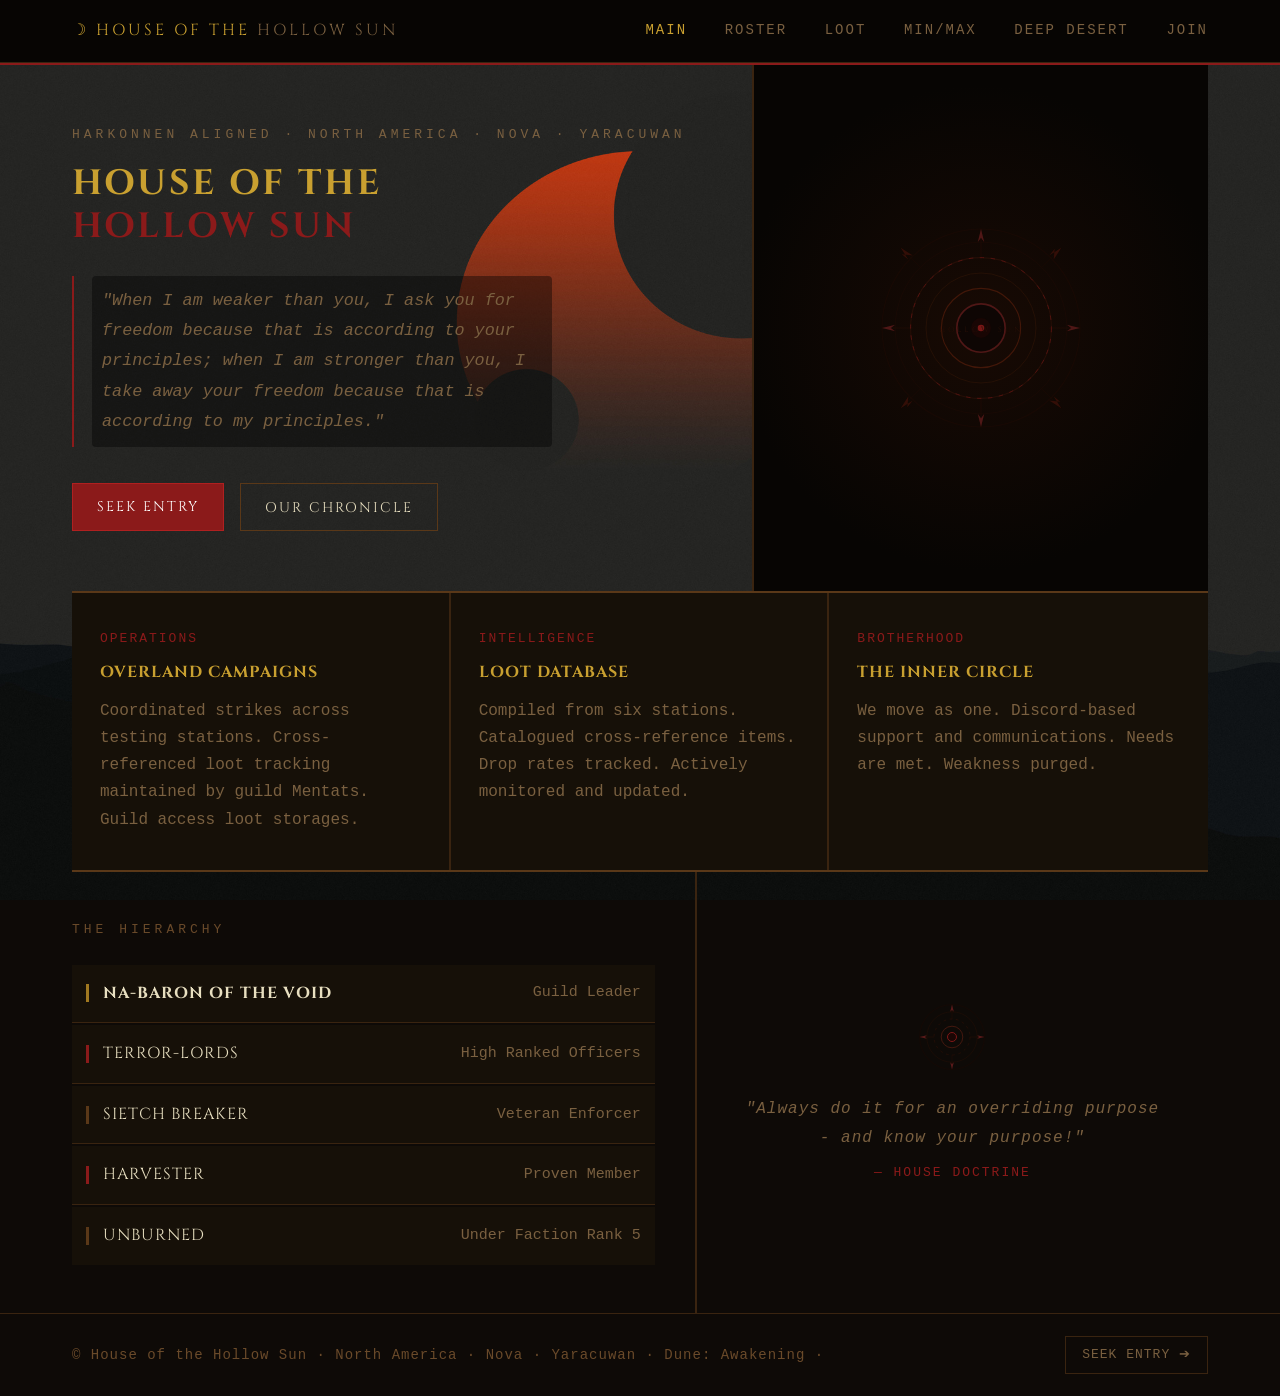
==== index.html @ 0ec6fc35 "Add files via upload" ====
<!DOCTYPE html>
<html lang="en">
<head>
    <meta charset="UTF-8">
    <meta name="viewport" content="width=device-width, initial-scale=1.0">
    <title>House of the Hollow Sun</title>
    <style>
        @import url('https://fonts.googleapis.com/css2?family=Cinzel:wght@400;600&display=swap');

        :root {
            --bg-pure:      #0e0a07;
            --bg-deep:      #070503;
            --bg-card:      #161008;
            --bg-hover:     #1e1610;
            --border-dim:   #3a2410;
            --border-mid:   #5a3818;
            --blood-dark:   #5a1010;
            --blood-red:    #8b1a1a;
            --blood-bright: #b02020;
            --gold:         #c9a030;
            --gold-dim:     #a07820;
            --text-bright:  #e8dfc0;
            --text-main:    #c0a878;
            --text-muted:   #7a6040;
            --text-ghost:   #6a4a2a;
        }
.quote-block {
    /* Existing styles remain */
    font-style: italic;
    color: var(--text-muted);
    border-left: 2px solid var(--blood-red);
    padding-left: 18px;
    margin-bottom: 36px;
    max-width: 480px;
    font-size: 1.2rem;
    line-height: 1.8;
}

.quote-content {
    /* This creates the translucent box effect */
    background: rgba(0, 0, 0, 0.4);
    padding: 10px;
    border-radius: 4px;
}
        * { box-sizing: border-box; margin: 0; padding: 0; }

       body {
    background-image: url('background.jpg');
    background-size: cover;
    background-position: center;
    background-repeat: no-repeat;
    background-attachment: fixed;
    background-color: var(--bg-pure); /* Fallback color */
    color: var(--text-main);
    font-family: 'Courier New', Courier, monospace;
    line-height: 1.6;
    overflow-x: hidden;
}
        .container { max-width: 1200px; margin: 0 auto; padding: 0 32px; }

        /* ── NAV ── */
        header {
            background: var(--bg-deep);
            border-bottom: 1px solid var(--border-dim);
            padding: 18px 0;
            position: sticky;
            top: 0;
            z-index: 100;
        }
        .nav-flex { display: flex; justify-content: space-between; align-items: center; }
        .logo {
            font-family: 'Cinzel', serif;
            font-size: 16px;
            letter-spacing: 3px;
            color: var(--gold);
            text-transform: uppercase;
        }
        .logo-dim { color: var(--text-muted); }
        nav a {
            font-size: 14px;
            letter-spacing: 2px;
            text-transform: uppercase;
            color: var(--text-muted);
            text-decoration: none;
            margin-left: 28px;
            cursor: pointer;
            transition: color 0.15s;
        }
        nav a:hover, nav a.active { color: var(--gold); }

        /* ── VIEW SWITCHING ── */
        .view { display: none; }
        .view.active { display: block; }

        /* ── BLOOD BAR ── */
        .blood-bar { height: 2px; background: var(--blood-red); }

        /* ══════════════════════════════════════
           HOME PAGE
        ══════════════════════════════════════ */
        .hero-split {
            display: grid;
            grid-template-columns: 1.2fr 0.8fr;
            border-bottom: 2px solid var(--border-mid);
            min-height: 480px;
        }
        .hero-left {
            padding: 60px 40px 60px 0;
            display: flex;
            flex-direction: column;
            justify-content: center;
            border-right: 2px solid var(--border-dim);
        }
        .eyebrow {
            font-size: 13px;
            letter-spacing: 4px;
            color: var(--text-muted);
            text-transform: uppercase;
            margin-bottom: 18px;
        }
        .hero-left h1 {
            font-family: 'Cinzel', serif;
            font-size: 2.2rem;
            text-transform: uppercase;
            letter-spacing: 3px;
            color: var(--gold);
            line-height: 1.2;
            margin-bottom: 28px;
        }
        .hero-left h1 span { color: var(--blood-red); }
        .quote-block {
            font-style: italic;
            color: var(--text-muted);
            border-left: 2px solid var(--blood-red);
            padding-left: 18px;
            margin-bottom: 36px;
            max-width: 480px;
            font-size: 1.05rem;
            line-height: 1.8;
        }
        .btn-group { display: flex; gap: 16px; }
        .btn-primary {
            background: var(--blood-red);
            border: 1px solid var(--blood-bright);
            color: #fff;
            padding: 12px 24px;
            text-transform: uppercase;
            letter-spacing: 2px;
            font-size: 14px;
            cursor: pointer;
            font-family: 'Cinzel', serif;
            transition: background 0.15s;
            text-decoration: none;
        }
        .btn-primary:hover { background: var(--blood-bright); }
        .btn-outline {
            background: transparent;
            border: 1px solid var(--border-mid);
            color: var(--text-bright);
            padding: 12px 24px;
            text-transform: uppercase;
            letter-spacing: 2px;
            font-size: 14px;
            cursor: pointer;
            font-family: 'Cinzel', serif;
            transition: border-color 0.15s, color 0.15s;
        }
        .btn-outline:hover { border-color: var(--gold-dim); color: var(--gold); }
        .hero-right {
            display: flex;
            align-items: center;
            justify-content: center;
            padding: 40px;
            background: radial-gradient(circle at center, #180a04 0%, var(--bg-deep) 70%);
        }
        .sun-large { width: 220px; height: 220px; opacity: 0.85; }

        .info-grid {
            display: grid;
            grid-template-columns: repeat(3, 1fr);
            border-bottom: 2px solid var(--border-mid);
        }
        .info-card {
            padding: 36px 28px;
            border-right: 2px solid var(--border-dim);
            background: var(--bg-card);
            transition: background 0.15s;
        }
        .info-card:last-child { border-right: none; }
        .info-card.clickable { cursor: pointer; }
        .info-card.clickable:hover { background: var(--bg-card); }
        .card-tag {
            display: block;
            font-size: 13px;
            letter-spacing: 2px;
            color: var(--blood-red);
            text-transform: uppercase;
            margin-bottom: 10px;
        }
        .info-card h3 {
            font-family: 'Cinzel', serif;
            color: var(--gold);
            font-size: 16px;
            text-transform: uppercase;
            letter-spacing: 1px;
            margin-bottom: 12px;
        }
        .info-card p { color: var(--text-muted); font-size: 16px; line-height: 1.7; }

        .bottom-split {
            display: grid;
            grid-template-columns: 1.1fr 0.9fr;
        }
        .hierarchy-panel {
            padding: 48px 40px 48px 0;
            border-right: 2px solid var(--border-dim);
        }
        .panel-label {
            font-size: 13px;
            letter-spacing: 4px;
            color: var(--text-ghost);
            text-transform: uppercase;
            margin-bottom: 24px;
            display: block;
        }
        .rank-row {
            display: flex;
            justify-content: space-between;
            align-items: center;
            padding: 16px 14px;
            border-bottom: 1px solid var(--border-dim);
            background: var(--bg-card);
            margin-bottom: 2px;
        }
        .rank-row:last-child { border-bottom: none; margin-bottom: 0; }
        .rank-name {
            font-family: 'Cinzel', serif;
            font-size: 16px;
            color: var(--text-bright);
            text-transform: uppercase;
            letter-spacing: 1px;
            display: flex;
            align-items: center;
            gap: 14px;
        }
        .rank-pip {
            display: inline-block;
            width: 3px;
            height: 18px;
            background: var(--text-muted);
            flex-shrink: 0;
        }
        .pip-gold  { background: var(--gold-dim); }
        .pip-blood { background: var(--blood-red); }
        .pip-dim   { background: var(--border-mid); }
        .rank-desc { font-size: 15px; color: var(--text-muted); }

        .doctrine-panel {
            padding: 48px 40px;
            display: flex;
            flex-direction: column;
            align-items: center;
            justify-content: center;
            text-align: center;
        }
        .sun-small { width: 72px; height: 72px; margin-bottom: 22px; }
        .doctrine-quote {
            font-style: italic;
            color: var(--text-muted);
            font-size: 16px;
            letter-spacing: 1px;
            line-height: 1.8;
            margin-bottom: 10px;
        }
        .doctrine-attr {
            font-size: 13px;
            letter-spacing: 2px;
            color: var(--blood-red);
            text-transform: uppercase;
        }

        /* ══════════════════════════════════════
           LOOT DATABASE PAGE
        ══════════════════════════════════════ */
        .db-header {
            padding: 36px 0 24px;
            border-bottom: 1px solid var(--border-dim);
            display: flex;
            align-items: flex-end;
            justify-content: space-between;
        }
        .db-header h2 {
            font-family: 'Cinzel', serif;
            color: var(--gold);
            font-size: 1.7rem;
            text-transform: uppercase;
            letter-spacing: 3px;
        }
        .db-header p { color: var(--text-muted); font-size: 15px; margin-top: 4px; }
        .db-total { font-family: 'Cinzel', serif; font-size: 2rem; color: var(--blood-red); text-align: right; }
        .db-total-label { font-size: 13px; letter-spacing: 2px; color: var(--text-ghost); text-transform: uppercase; }

        .filter-dashboard {
            background: var(--bg-card);
            border: 1px solid var(--border-dim);
            border-top: none;
            padding: 24px;
        }
        .search-wrap { margin-bottom: 22px; }
        .db-search {
            width: 100%;
            background: var(--bg-deep);
            border: 1px solid var(--border-dim);
            color: var(--text-bright);
            padding: 13px 18px;
            font-size: 16px;
            font-family: 'Courier New', monospace;
            outline: none;
            transition: border-color 0.15s;
        }
        .db-search:focus { border-color: var(--blood-red); }
        .db-search::placeholder { color: var(--text-ghost); }

        .filter-label {
            font-size: 13px;
            letter-spacing: 3px;
            color: var(--text-ghost);
            text-transform: uppercase;
            margin-bottom: 10px;
        }
        .filter-row { display: flex; flex-wrap: wrap; gap: 8px; margin-bottom: 18px; }
        .filter-row:last-child { margin-bottom: 0; }

        .f-btn {
            background: var(--bg-deep);
            border: 1px solid var(--border-dim);
            color: var(--text-muted);
            padding: 8px 16px;
            font-size: 14px;
            letter-spacing: 1px;
            text-transform: uppercase;
            cursor: pointer;
            font-family: 'Courier New', monospace;
            transition: border-color 0.15s, color 0.15s, background 0.15s;
        }
        .f-btn:hover { border-color: var(--border-mid); color: var(--gold-dim); }
        .f-btn.active { background: var(--blood-dark); border-color: var(--blood-red); color: #fff; }
        .f-btn.active:hover { background: var(--blood-red); }

        /* Results area */
        .db-results { min-height: 260px; margin-bottom: 60px; }

        .db-idle {
            border: 1px solid var(--border-dim);
            border-top: none;
            padding: 72px 32px;
            text-align: center;
            background: var(--bg-card);
        }
        .db-idle-sun { margin: 0 auto 20px; }
        .db-idle-text {
            font-family: 'Cinzel', serif;
            font-size: 16px;
            color: var(--text-ghost);
            font-style: italic;
        }
        .db-idle-sub {
            font-size: 13px;
            letter-spacing: 2px;
            color: var(--text-ghost);
            text-transform: uppercase;
            margin-top: 8px;
            opacity: 0.5;
        }

        .db-result-bar {
            background: var(--bg-deep);
            border: 1px solid var(--border-dim);
            border-top: none;
            border-bottom: none;
            padding: 10px 20px;
            display: flex;
            justify-content: space-between;
            align-items: center;
        }
        .db-result-title {
            font-family: 'Cinzel', serif;
            font-size: 14px;
            color: var(--blood-red);
            letter-spacing: 2px;
            text-transform: uppercase;
        }
        .db-result-count { font-size: 14px; color: var(--text-ghost); }

        .table-wrap {
            border: 1px solid var(--border-dim);
            border-top: none;
            overflow-x: auto;
            background: var(--bg-card);
        }
        table { width: 100%; border-collapse: collapse; font-size: 16px; }
        thead tr { background: var(--bg-deep); border-bottom: 2px solid var(--blood-dark); }
        th {
            font-family: 'Cinzel', serif;
            color: var(--gold-dim);
            font-size: 13px;
            letter-spacing: 2px;
            text-transform: uppercase;
            padding: 13px 18px;
            text-align: left;
            font-weight: 400;
            white-space: nowrap;
        }
        th.rate-th { text-align: center; }
        tbody tr { border-bottom: 1px solid var(--border-dim); }
        tbody tr:last-child { border-bottom: none; }
        tbody tr:hover td { background: var(--bg-hover); }
        td { padding: 12px 18px; color: var(--text-muted); vertical-align: middle; }
        td.td-name { color: var(--text-bright); font-weight: bold; max-width: 240px; }
        td.td-cat { font-size: 13px; letter-spacing: 1px; text-transform: uppercase; white-space: nowrap; }
        td.td-rate { text-align: center; font-family: 'Cinzel', serif; font-size: 14px; white-space: nowrap; }

        .cat-weapons       { color: var(--blood-red); }
        .cat-augmentations { color: var(--gold-dim); }
        .cat-garments      { color: #5a7050; }
        .cat-tools         { color: #4a5870; }
        .cat-consumables   { color: #7a5040; }

        .rate-high { color: var(--blood-bright); }
        .rate-mid  { color: var(--gold-dim); }
        .rate-low  { color: var(--text-muted); }
        .rate-none { color: var(--border-mid); }

        .db-empty {
            border: 1px solid var(--border-dim);
            border-top: none;
            padding: 48px;
            text-align: center;
            font-family: 'Cinzel', serif;
            font-size: 16px;
            color: var(--text-ghost);
            font-style: italic;
            background: var(--bg-card);
        }

        /* ── FOOTER ── */
        footer {
            border-top: 1px solid var(--border-dim);
            padding: 22px 0;
        }
        .footer-inner {
            display: flex;
            justify-content: space-between;
            align-items: center;
            font-size: 14px;
            color: var(--text-ghost);
            letter-spacing: 1px;
        }
        .footer-link {
            background: none;
            border: 1px solid var(--border-dim);
            color: var(--text-muted);
            padding: 8px 16px;
            font-size: 13px;
            letter-spacing: 1px;
            text-transform: uppercase;
            cursor: pointer;
            font-family: 'Courier New', monospace;
            transition: border-color 0.15s, color 0.15s;
            text-decoration: none;
        }
        .footer-link:hover { border-color: var(--blood-red); color: var(--gold); }
        /* ══════════════════════════════════════
           MIN/MAX PAGE
        ══════════════════════════════════════ */
        .mm-header {
            padding: 36px 0 24px;
            border-bottom: 1px solid var(--border-dim);
            display: flex;
            align-items: flex-end;
            justify-content: space-between;
        }
        .mm-header h2 {
            font-family: 'Cinzel', serif;
            color: var(--gold);
            font-size: 1.7rem;
            text-transform: uppercase;
            letter-spacing: 3px;
        }
        .mm-header p { color: var(--text-muted); font-size: 15px; margin-top: 4px; }

        .mm-filter-dashboard {
            background: var(--bg-card);
            border: 1px solid var(--border-dim);
            border-top: none;
            padding: 24px;
        }
        .mm-filter-group { margin-bottom: 18px; }
        .mm-filter-group:last-child { margin-bottom: 0; }

        .f-btn:disabled,
        .f-btn.f-btn-disabled {
            opacity: 0.28;
            cursor: not-allowed;
            pointer-events: none;
        }

        .mm-results { min-height: 260px; margin-bottom: 60px; }

        .mm-result-bar {
            background: var(--bg-deep);
            border: 1px solid var(--border-dim);
            border-top: none;
            border-bottom: none;
            padding: 10px 20px;
            display: flex;
            justify-content: space-between;
            align-items: center;
        }
        .mm-result-title {
            font-family: 'Cinzel', serif;
            font-size: 14px;
            color: var(--blood-red);
            letter-spacing: 2px;
            text-transform: uppercase;
        }
        .mm-result-count { font-size: 14px; color: var(--text-ghost); }

        .mm-table-wrap {
            border: 1px solid var(--border-dim);
            border-top: none;
            overflow-x: auto;
            background: var(--bg-card);
            margin-bottom: 60px;
        }
        .mm-table-wrap table { width: 100%; border-collapse: collapse; font-size: 16px; }
        .mm-table-wrap thead tr { background: var(--bg-deep); border-bottom: 2px solid var(--blood-dark); }
        .mm-table-wrap th {
            font-family: 'Cinzel', serif;
            color: var(--gold-dim);
            font-size: 13px;
            letter-spacing: 2px;
            text-transform: uppercase;
            padding: 13px 18px;
            text-align: left;
            font-weight: 400;
            white-space: nowrap;
        }
        .mm-table-wrap th.th-num { text-align: center; }
        .mm-table-wrap tbody tr { border-bottom: 1px solid var(--border-dim); }
        .mm-table-wrap tbody tr:last-child { border-bottom: none; }
        .mm-table-wrap tbody tr:hover td { background: var(--bg-hover); }
        .mm-table-wrap td { padding: 12px 18px; color: var(--text-muted); vertical-align: top; }
        .mm-table-wrap td.td-rank {
            text-align: center;
            font-family: 'Cinzel', serif;
            font-size: 15px;
            color: var(--text-ghost);
            white-space: nowrap;
        }
        .mm-table-wrap td.td-weapon {
            color: var(--text-bright);
            font-weight: bold;
            font-size: 16px;
            white-space: nowrap;
        }
        .mm-table-wrap td.td-type {
            font-size: 13px;
            letter-spacing: 1px;
            text-transform: uppercase;
            white-space: nowrap;
        }
        .mm-type-body     { color: var(--blood-red); }
        .mm-type-headshot { color: var(--gold-dim); }
        .mm-type-shield   { color: #4a5870; }
        .mm-table-wrap td.td-build {
            font-size: 14px;
            color: var(--text-muted);
            line-height: 1.7;
            min-width: 220px;
        }
        .mm-table-wrap td.td-build .build-aug {
            display: block;
            color: var(--text-ghost);
            font-size: 13px;
        }
        .mm-table-wrap td.td-build .build-aug + .build-aug { margin-top: 2px; }
        .mm-table-wrap td.td-dps {
            text-align: right;
            font-family: 'Cinzel', serif;
            font-size: 15px;
            white-space: nowrap;
            padding-right: 22px;
        }
        .mm-table-wrap td.td-notes {
            font-size: 14px;
            color: var(--text-ghost);
            line-height: 1.6;
            min-width: 180px;
        }

        .dps-high { color: var(--blood-bright); }
        .dps-mid  { color: var(--gold-dim); }
        .dps-low  { color: var(--text-muted); }

        .mm-no-data {
            border: 1px solid var(--border-dim);
            border-top: none;
            padding: 48px;
            text-align: center;
            font-family: 'Cinzel', serif;
            font-size: 16px;
            color: var(--text-ghost);
            font-style: italic;
            background: var(--bg-card);
        }
    </style>
    <meta property="og:title" content="House of the Hollow Sun">
<meta property="og:description" content="North America · Nova · Yaracuwan · Dune: Awakening">
<meta property="og:image" content="https://houseofthehollowsun.github.io/banner.png">
<meta property="og:url" content="https://houseofthehollowsun.github.io/">
<meta property="og:type" content="website">
<meta name="theme-color" content="#000000">
</head>
<body>

<header>
    <div class="container nav-flex">
        <div class="logo">☽ House of the <span class="logo-dim">Hollow Sun</span></div>
        <nav id="mainNav">
            <a onclick="switchView('home')" id="nav-home" class="active">Main</a>
            <a onclick="switchView('roster')" id="nav-roster">Roster</a>
            <a onclick="switchView('loot')" id="nav-loot">Loot</a>
            <a onclick="switchView('minmax')" id="nav-minmax">Min/Max</a>
            <a onclick="switchView('deepdesert')" id="nav-deepdesert">Deep Desert</a>
            <a href="https://discord.gg/zNzHRwdEUU" target="_blank">Join</a>
        </nav>
    </div>
</header>
<div class="blood-bar"></div>

<!-- ══════ HOME VIEW ══════ -->
<div id="view-home" class="view active">
<main class="container">

    <section class="hero-split">
        <div class="hero-left">
            <div class="eyebrow">Harkonnen Aligned · North America · Nova · Yaracuwan</div>
            <h1>House of the<br><span>Hollow Sun</span></h1>
            <div class="quote-block">
                <div class="quote-content">
        "When I am weaker than you, I ask you for freedom because that is according to your principles; when I am stronger than you, I take away your freedom because that is according to my principles."
                </div>
                    </div>
            <div class="btn-group">
                <a href="https://discord.gg/zNzHRwdEUU" target="_blank" class="btn-primary">Seek Entry</a>
                <button class="btn-outline" onclick="switchView('lore')">Our Chronicle</button>
            </div>
        </div>
        <div class="hero-right">
            <svg class="sun-large" viewBox="0 0 200 200" xmlns="http://www.w3.org/2000/svg">
                <circle cx="100" cy="100" r="90" fill="none" stroke="#1a0a04" stroke-width="1"/>
                <circle cx="100" cy="100" r="78" fill="none" stroke="#220e06" stroke-width="0.5"/>
                <circle cx="100" cy="100" r="64" fill="none" stroke="#2a1008" stroke-width="1"/>
                <circle cx="100" cy="100" r="50" fill="none" stroke="#3a1a0a" stroke-width="0.5"/>
                <circle cx="100" cy="100" r="36" fill="none" stroke="#4a1a0a" stroke-width="1"/>
                <circle cx="100" cy="100" r="22" fill="#0d0604" stroke="#5a1a1a" stroke-width="1.5"/>
                <circle cx="100" cy="100" r="9"  fill="#1a0604"/>
                <circle cx="100" cy="100" r="3"  fill="#8b1a1a"/>
                <line x1="100" y1="10"  x2="100" y2="38"  stroke="#2a1008" stroke-width="0.5"/>
                <line x1="100" y1="162" x2="100" y2="190" stroke="#2a1008" stroke-width="0.5"/>
                <line x1="10"  y1="100" x2="38"  y2="100" stroke="#2a1008" stroke-width="0.5"/>
                <line x1="162" y1="100" x2="190" y2="100" stroke="#2a1008" stroke-width="0.5"/>
                <line x1="27"  y1="27"  x2="46"  y2="46"  stroke="#1e0a04" stroke-width="0.5"/>
                <line x1="154" y1="154" x2="173" y2="173" stroke="#1e0a04" stroke-width="0.5"/>
                <line x1="173" y1="27"  x2="154" y2="46"  stroke="#1e0a04" stroke-width="0.5"/>
                <line x1="27"  y1="173" x2="46"  y2="154" stroke="#1e0a04" stroke-width="0.5"/>
                <polygon points="100,10  103,22  100,18  97,22"  fill="#5a1a1a"/>
                <polygon points="100,190 103,178 100,182 97,178" fill="#5a1a1a"/>
                <polygon points="10,100  22,97   18,100  22,103" fill="#5a1a1a"/>
                <polygon points="190,100 178,97  182,100 178,103" fill="#5a1a1a"/>
                <polygon points="27,27   34,38   28,33   38,34"  fill="#3a1008"/>
                <polygon points="173,173 166,162 172,167 162,166" fill="#3a1008"/>
                <polygon points="173,27  162,34  167,28  166,38"  fill="#3a1008"/>
                <polygon points="27,173  38,166  33,172  34,162"  fill="#3a1008"/>
                <text x="100" y="104" text-anchor="middle" fill="#2a1008" font-size="7" letter-spacing="3" font-family="Cinzel,serif">HOLLOW SUN</text>
                <circle cx="100" cy="100" r="64" fill="none" stroke="#8b1a1a" stroke-width="0.5" stroke-dasharray="4 6"/>
            </svg>
        </div>
    </section>

    <section class="info-grid">
        <div class="info-card">
            <span class="card-tag">Operations</span>
            <h3>Overland Campaigns</h3>
            <p>Coordinated strikes across testing stations. Cross-referenced loot tracking maintained by guild Mentats. Guild access loot storages.</p>
        </div>
        <div class="info-card clickable" onclick="switchView('loot')">
            <span class="card-tag">Intelligence</span>
            <h3>Loot Database</h3>
            <p>Compiled from six stations. Catalogued cross-reference items. Drop rates tracked. Actively monitored and updated.</p>
        </div>
        <div class="info-card">
            <span class="card-tag">Brotherhood</span>
            <h3>The Inner Circle</h3>
            <p>We move as one. Discord-based support and communications. Needs are met. Weakness purged.</p>
        </div>
    </section>

    <section class="bottom-split">
        <div class="hierarchy-panel">
            <span class="panel-label">The Hierarchy</span>
            <div class="rank-row">
                <span class="rank-name"><span class="rank-pip pip-gold"></span><strong>Na-Baron of the Void</strong></span>
                <span class="rank-desc">Guild Leader</span>
            </div>
            <div class="rank-row">
                <span class="rank-name"><span class="rank-pip pip-blood"></span>Terror-Lords</span>
                <span class="rank-desc">High Ranked Officers</span>

            </div>
            <div class="rank-row">
                <span class="rank-name"><span class="rank-pip pip-dim"></span>Sietch Breaker</span>
                <span class="rank-desc">Veteran Enforcer</span>
            </div>
            <div class="rank-row">
                <span class="rank-name"><span class="rank-pip pip-blood"></span>Harvester</span>
                <span class="rank-desc">Proven Member</span>
            </div>

            <div class="rank-row">
                <span class="rank-name"><span class="rank-pip pip-dim"></span>Unburned</span>
                <span class="rank-desc">Under Faction Rank 5</span>
            </div>
        </div>
        <div class="doctrine-panel">
            <svg class="sun-small" viewBox="0 0 80 80" xmlns="http://www.w3.org/2000/svg">
                <circle cx="40" cy="40" r="36" fill="none" stroke="#1e0a04" stroke-width="0.5"/>
                <circle cx="40" cy="40" r="28" fill="none" stroke="#2a1008" stroke-width="0.5"/>
                <circle cx="40" cy="40" r="20" fill="none" stroke="#3a1408" stroke-width="0.5" stroke-dasharray="3 4"/>
                <circle cx="40" cy="40" r="12" fill="none" stroke="#4a1a10" stroke-width="1"/>
                <circle cx="40" cy="40" r="5"  fill="#1a0604" stroke="#8b1a1a" stroke-width="1"/>
                <line x1="40" y1="4"  x2="40" y2="20" stroke="#2a1008" stroke-width="0.5"/>
                <line x1="40" y1="60" x2="40" y2="76" stroke="#2a1008" stroke-width="0.5"/>
                <line x1="4"  y1="40" x2="20" y2="40" stroke="#2a1008" stroke-width="0.5"/>
                <line x1="60" y1="40" x2="76" y2="40" stroke="#2a1008" stroke-width="0.5"/>
                <polygon points="40,4  42,12  40,10  38,12" fill="#5a1a1a"/>
                <polygon points="40,76 42,68  40,70  38,68" fill="#5a1a1a"/>
                <polygon points="4,40  12,38  10,40  12,42" fill="#5a1a1a"/>
                <polygon points="76,40 68,38  70,40  68,42" fill="#5a1a1a"/>
            </svg>
            <div class="doctrine-quote">"Always do it for an overriding purpose - and know your purpose!"</div>
            <div class="doctrine-attr">— House Doctrine</div>
        </div>
    </section>

</main>
</div>

<!-- ══════ LOOT VIEW ══════ -->
<div id="view-loot" class="view">
<main class="container">

    <section class="db-header">
        <div>
            <h2>Loot Intelligence Archive</h2>
            <p>Strategic item yields mapped across all known overland testing facility sectors.</p>
        </div>
        <div style="text-align:right;">
            <div class="db-total" id="db-count">193</div>
            <div class="db-total-label">Items catalogued</div>
        </div>
    </section>

    <div class="filter-dashboard">
        <div class="search-wrap">
            <input type="text" id="dbSearch" class="db-search"
                   placeholder="Search the archive by item name..."
                   oninput="applyFilters()">
        </div>

        <div class="filter-label">Category</div>
        <div class="filter-row" id="grpCat">
            <button class="f-btn" data-cat="Weapons"       onclick="setCategory(this)">Weapons</button>
            <button class="f-btn" data-cat="Augmentations" onclick="setCategory(this)">Augmentations</button>
            <button class="f-btn" data-cat="Garments"      onclick="setCategory(this)">Garments</button>
            <button class="f-btn" data-cat="Tools"         onclick="setCategory(this)">Tools</button>
            <button class="f-btn" data-cat="Consumables"   onclick="setCategory(this)">Consumables</button>
        </div>

        <div class="filter-label">Station — exclusive drops only</div>
        <div class="filter-row" id="grpStation">
            <button class="f-btn" data-cat="MULTI" onclick="setCategory(this)">All Stations</button>
            <button class="f-btn" data-station="Station 24"  onclick="setStation(this)">Station 24</button>
            <button class="f-btn" data-station="Station 89"  onclick="setStation(this)">Station 89</button>
            <button class="f-btn" data-station="Station 136" onclick="setStation(this)">Station 136</button>
            <button class="f-btn" data-station="Station 152" onclick="setStation(this)">Station 152</button>
            <button class="f-btn" data-station="Station 195" onclick="setStation(this)">Station 195</button>
            <button class="f-btn" data-station="The Quarry"  onclick="setStation(this)">The Quarry</button>
        </div>
    </div>

    <div class="db-results" id="dbResults">
        <div class="db-idle" id="dbIdle">
            <svg width="56" height="56" viewBox="0 0 56 56" xmlns="http://www.w3.org/2000/svg" class="db-idle-sun">
                <circle cx="28" cy="28" r="24" fill="none" stroke="#1a0a04" stroke-width="0.5"/>
                <circle cx="28" cy="28" r="18" fill="none" stroke="#220e06" stroke-width="0.5"/>
                <circle cx="28" cy="28" r="12" fill="none" stroke="#2a1008" stroke-width="0.5" stroke-dasharray="3 4"/>
                <circle cx="28" cy="28" r="7"  fill="none" stroke="#3a1408" stroke-width="1"/>
                <circle cx="28" cy="28" r="3"  fill="#1a0604" stroke="#8b1a1a" stroke-width="0.8"/>
                <polygon points="28,4  29.5,10  28,8.5  26.5,10"  fill="#4a1a1a"/>
                <polygon points="28,52 29.5,46  28,47.5 26.5,46"  fill="#4a1a1a"/>
                <polygon points="4,28  10,26.5  8.5,28  10,29.5"  fill="#4a1a1a"/>
                <polygon points="52,28 46,26.5  47.5,28 46,29.5"  fill="#4a1a1a"/>
            </svg>
            <p class="db-idle-text">Select a category or station to reveal the archive.</p>
            <p class="db-idle-sub">Or search by name above</p>
        </div>
    </div>

</main>
</div>
<div id="view-roster" class="view">
<main class="container">
    <section class="db-header">
        <div>
            <h2>Guild <span style="color: var(--blood-red);">Roster</span></h2>
            <p>The Formidable members of the House of the Hollow Sun.</p>
        </div>
    </section>
    <div class="table-wrap">
        <table>
            <thead>
                <tr>
                    <th>Name</th>
                    <th>Rank</th>
                </tr>
            </thead>
            <tbody>
                <tr><td class="td-name">Ma'an Til</td><td>Na-Baron of the Void</td></tr>
                <tr><td class="td-name">Flaccid Centaur</td><td>Terror-Lord</td></tr>
                <tr><td class="td-name">izumi</td><td>Terror-Lord</td></tr>
                <tr><td class="td-name">Zenisha</td><td>Terror-Lord</td></tr>
                <tr><td class="td-name">Leigha</td><td>PvP Chaos Demon</td></tr>
                <tr><td class="td-name">ExE</td><td>Terror-Lord</td></tr>
                <tr><td class="td-name">HauntofCats</td><td>Harbinger of the CATpocalypse</td></tr>
                <tr><td class="td-name">Arae</td><td>Sietch Breaker</td></tr>
                <tr><td class="td-name">Rafi IX</td><td>Harvester</td></tr>
                <tr><td class="td-name">Solaria</td><td>Harvester</td></tr>
                <tr><td class="td-name">Moe76</td><td>Harvester</td></tr>
                <tr><td class="td-name">x IKRispy</td><td>Harvester</td></tr>
                <tr><td class="td-name">CoZ1Elf</td><td>Harvester</td></tr>
                <tr><td class="td-name">Cauliflower Muad'Dib'</td><td>Harvester</td></tr>
                <tr><td class="td-name">Freud</td><td>Harvester</td></tr>
                <tr><td class="td-name">B'Lue</td><td>Harvester</td></tr>
                <tr><td class="td-name">Shib</td><td>Harvester</td></tr>
                <tr><td class="td-name">Crows</td><td>Harvester</td></tr>
                <tr><td class="td-name">BIG AL</td><td>Harvester</td></tr>
                <tr><td class="td-name">Chaotic Bliss</td><td>Harvester</td></tr>
                <tr><td class="td-name">Nixs</td><td>Sietch Breaker</td></tr>
                <tr><td class="td-name">Lisan Al Jay</td><td>Harvester</td></tr>
                <tr><td class="td-name">Tee</td><td>Harvester</td></tr>
                <tr><td class="td-name">Rayn Vex</td><td>Harvester</td></tr>
                <tr><td class="td-name">Ray'ven</td><td>Harvester</td></tr>
                <tr><td class="td-name">Boomshay</td><td>Unburned</td></tr>
                <tr><td class="td-name">Durga</td><td>Unburned</td></tr>
            </tbody>
        </table>
    </div>
</main>
</div>
<div id="view-lore" class="view">
<main class="container">
    <section class="db-header" style="border: none; padding-top: 60px;">
        <h2 style="font-family: 'Cinzel', serif; font-size: 3rem; color: var(--gold); text-transform: uppercase; letter-spacing: 3px;">
            Our <span style="color: var(--blood-red);">Chronicle</span>
        </h2>
    </section>

        <section><p style="color: var(--text-muted); font-family: 'Courier New', monospace; font-size: 0.8rem; margin-top: 0px; font-style: italic;">
        A brief history of our glorious history and rise to the top
            </p>
        </section>

    <div style="background: rgba(22, 16, 8, 0.6); border: 1px solid var(--border-dim); padding: 40px; margin-top: 24px; color: var(--text-main); font-family: 'Courier New', monospace; line-height: 1.8; max-width: 800px;">

    <p style="margin-bottom: 20px;"><h3><strong>The Genesis of the Void</strong></h3><br>
In the early cycles, the Landsraad stood as a closed gate to those walking alone. Seeking influence, Ma’an Til stood apart from the existing political machines, rejecting the call of established banners. Out of this solitary ambition, the House of the Hollow Sun was forged—not as a gathering of the weak, but as a crucible for those who refuse to serve. It began as a whisper in the dunes, a singular will carving out territory where others saw only risk.

    <p style="margin-bottom: 20px;"><h3><strong>The Twin Scourge</strong></h3>
The ascent accelerated when Izumi stepped from the shifting sands to join the cause. For months, the two operated as a silent, lethal collective—a death squad that acted with singular precision. They did not merely compete for territory; they dismantled opposition. By maintaining an unshakable grip on the Landsraad rankings, the duo proved that sheer tenacity and combat efficiency could override the numerical superiority of larger, bloated factions.</p>

    <p style="margin-bottom: 20px;"><h3><strong>The Expanding Shadow</strong></h3>
The transition from a lethal pair to a commanding power began with the induction of Exe, an act that signaled a new era of dominance. The House shed its isolationist shell, rapidly absorbing those who possessed the grit to thrive under our banner. We did not grow by chance, but by design. Today, we stand as the preeminent Harkonnen force on the Nova server, a testament to what can be achieved when raw power is unified under a single, <strong>Hollow Sun</strong>.</p>

    <p style="font-family: 'Cinzel', serif; font-size: 1.8rem; color: var(--gold); text-transform: uppercase; letter-spacing: 2px;">
           <br> Hail Harkonnen<br> <span style="color: var(--blood-red);">Hail the Hollow Sun</span>
        </h2>
        </p>
        </div>
        </main>
        </div>
<div id="view-minmax" class="view">
<main class="container">

    <section class="mm-header">
        <div>
            <h2>Weapon Min/Max</h2>
            <p>Optimal augment builds and ranked DPS across all weapon classes. Data: community testing.</p>
        </div>
    </section>

    <div class="mm-filter-dashboard">
        <div class="mm-filter-group">
            <div class="filter-label">Damage Type</div>
            <div class="filter-row" id="mmGrpDmg">
                <button class="f-btn" data-dmg="body"     onclick="mmSetDmg(this)">Body Damage</button>
                <button class="f-btn" data-dmg="headshot" onclick="mmSetDmg(this)">Headshot</button>
                <button class="f-btn" data-dmg="shield"   onclick="mmSetDmg(this)">Shield Break</button>
                <button class="f-btn" data-dmg="best"     onclick="mmSetDmg(this)">Overall Best</button>
            </div>
        </div>
    </div>

    <div class="mm-results" id="mmResults">
        <div class="db-idle">
            <svg width="56" height="56" viewBox="0 0 56 56" xmlns="http://www.w3.org/2000/svg" class="db-idle-sun">
                <circle cx="28" cy="28" r="24" fill="none" stroke="#1a0a04" stroke-width="0.5"/>
                <circle cx="28" cy="28" r="18" fill="none" stroke="#220e06" stroke-width="0.5"/>
                <circle cx="28" cy="28" r="12" fill="none" stroke="#2a1008" stroke-width="0.5" stroke-dasharray="3 4"/>
                <circle cx="28" cy="28" r="7"  fill="none" stroke="#3a1408" stroke-width="1"/>
                <circle cx="28" cy="28" r="3"  fill="#1a0604" stroke="#8b1a1a" stroke-width="0.8"/>
                <polygon points="28,4  29.5,10  28,8.5  26.5,10"  fill="#4a1a1a"/>
                <polygon points="28,52 29.5,46  28,47.5 26.5,46"  fill="#4a1a1a"/>
                <polygon points="4,28  10,26.5  8.5,28  10,29.5"  fill="#4a1a1a"/>
                <polygon points="52,28 46,26.5  47.5,28 46,29.5"  fill="#4a1a1a"/>
            </svg>
            <p class="db-idle-text">Select a damage type to reveal the rankings.</p>
            <p class="db-idle-sub">Use augment slots to filter further</p>
        </div>
    </div>

</main>
</div>
<div id="view-deepdesert" class="view">
    <main class="container">
        <section class="db-header" style="border: none; padding-top: 60px; flex-direction: column; align-items: flex-start;">
    <h2 style="font-family: 'Cinzel', serif; font-size: 3rem; color: var(--gold); text-transform: uppercase; letter-spacing: 3px;">
        Deep <span style="color: var(--blood-red);">Desert</span>
    </h2>
    <p style="color: var(--text-muted); font-family: 'Courier New', monospace; font-size: 0.9rem; margin-top: 8px; letter-spacing: 1px;">
        Active Map: August 4 -> August 10
    </p>
</section>

        <div style="width: 100%; margin-top: 24px; border: 1px solid var(--border-mid);">
            <img src="deep-desert-map.png" alt="Deep Desert Map" style="width: 100%; height: auto; display: block;">
        </div>
    </main>
</div>
<footer>
    <div class="container footer-inner">
        <span>© House of the Hollow Sun · North America · Nova · Yaracuwan · Dune: Awakening · </span>
        <a href="https://discord.gg/zNzHRwdEUU" target="_blank" class="footer-link">Seek Entry ➔</a>
    </div>
</footer>

<script src="registry.js"></script>
<script>
function switchView(viewId) {
    // Hide all views
    document.querySelectorAll('.view').forEach(v => v.classList.remove('active'));
    // Remove active class from all navs
    document.querySelectorAll('#mainNav a').forEach(a => a.classList.remove('active'));

    // Show target view
    document.getElementById('view-' + viewId).classList.add('active');

    // Set active nav
    const navItem = document.getElementById('nav-' + viewId);
    if (navItem) navItem.classList.add('active');
}
    // ── State ──
    let activeCategory = null;   // null = none, string = cat name, 'MULTI' = multi-station
    let activeStation  = null;   // null = none, string = station name (exclusive mode)

    const STATION_KEYS = {
        "Station 24":  "s24",
        "Station 89":  "s89",
        "Station 136": "s136",
        "Station 152": "s152",
        "Station 195": "s195",
        "The Quarry":  "qry"
    };
    const STATION_NAMES = Object.keys(STATION_KEYS);

    function isMultiStation(row) {
        return STATION_NAMES.filter(s => row[STATION_KEYS[s]] !== "—").length >= 2;
    }
    function isExclusiveTo(row, station) {
        const key = STATION_KEYS[station];
        if (row[key] === "—") return false;
        return STATION_NAMES.filter(s => row[STATION_KEYS[s]] !== "—").length === 1;
    }

    // ── Toggle helpers ──
    function setCategory(btn) {
        const val = btn.dataset.cat;
        if (activeCategory === val) {
            activeCategory = null;
            btn.classList.remove('active');
        } else {
            activeCategory = val;
            document.querySelectorAll('#grpCat .f-btn').forEach(b => b.classList.remove('active'));
            btn.classList.add('active');
            // Station and category are mutually exclusive
            activeStation = null;
            document.querySelectorAll('#grpStation .f-btn').forEach(b => b.classList.remove('active'));
        }
        applyFilters();
    }

    function setStation(btn) {
        // "All Stations" button lives in the station row but is a category filter
        if (btn.dataset.cat === 'MULTI') { setCategory(btn); return; }

        const val = btn.dataset.station;
        if (activeStation === val) {
            activeStation = null;
            btn.classList.remove('active');
        } else {
            activeStation = val;
            document.querySelectorAll('#grpStation .f-btn').forEach(b => b.classList.remove('active'));
            btn.classList.add('active');
            // Station and category are mutually exclusive
            activeCategory = null;
            document.querySelectorAll('#grpCat .f-btn').forEach(b => b.classList.remove('active'));
        }
        applyFilters();
    }

    // ── Main filter & render ──
    function applyFilters() {
        const q = document.getElementById('dbSearch').value.toLowerCase().trim();
        const hasFilter = activeCategory || activeStation || q;

        if (!hasFilter) { showIdle(); return; }

        let filtered = masterLootRegistry.filter(row => {
            if (q && !row.name.toLowerCase().includes(q)) return false;
            if (activeCategory === 'MULTI') return isMultiStation(row);
            if (activeCategory) return row.cat === activeCategory;
            if (activeStation)  return isExclusiveTo(row, activeStation);
            return true;
        });

        // Determine display mode
        const exclusiveMode = !!activeStation;
        const label = activeStation
            ? `${activeStation} — exclusive drops`
            : activeCategory === 'MULTI'
                ? 'Found in multiple stations'
                : activeCategory || 'Search results';

        renderTable(filtered, label, exclusiveMode);
    }

    function rateClass(val) {
        if (!val || val === "—") return "rate-none";
        const n = parseInt(val);
        if (n >= 10) return "rate-high";
        if (n >= 5)  return "rate-mid";
        return "rate-low";
    }

    function catClass(cat) {
        return "cat-" + cat.toLowerCase();
    }

    function renderTable(items, label, exclusiveMode) {
        const panel = document.getElementById('dbResults');
        document.getElementById('db-count').textContent = items.length;

        if (items.length === 0) {
            panel.innerHTML = '<div class="db-empty">No items found in the archive.</div>';
            return;
        }

        // Build header columns
        let headerCols = '';
        if (exclusiveMode) {
            headerCols = `<th class="rate-th">Drop Rate</th>`;
        } else {
            headerCols = STATION_NAMES.map(s => `<th class="rate-th">${s.replace('Station ', '').replace('The Quarry', 'The Quarry')}</th>`).join('');
        }

        // Build rows
        const rows = items.map(row => {
            let rateCells = '';
            if (exclusiveMode) {
                const key = STATION_KEYS[activeStation];
                const r = row[key];
                rateCells = `<td class="td-rate ${rateClass(r)}">${r || '—'}</td>`;
            } else {
                rateCells = STATION_NAMES.map(s => {
                    const r = row[STATION_KEYS[s]];
                    return `<td class="td-rate ${rateClass(r)}">${r || '—'}</td>`;
                }).join('');
            }
            return `<tr>
                <td class="td-name">${row.name}</td>
                <td class="td-cat ${catClass(row.cat)}">${row.cat}</td>
                ${rateCells}
            </tr>`;
        }).join('');

        panel.innerHTML = `
            <div class="db-result-bar">
                <span class="db-result-title">${label}</span>
                <span class="db-result-count">${items.length} items</span>
            </div>
            <div class="table-wrap">
                <table>
                    <thead><tr>
                        <th>Item</th>
                        <th>Category</th>
                        ${headerCols}
                    </tr></thead>
                    <tbody>${rows}</tbody>
                </table>
            </div>`;
    }

    function showIdle() {
        document.getElementById('db-count').textContent = masterLootRegistry.length;
        document.getElementById('dbResults').innerHTML = `
            <div class="db-idle">
                <svg width="56" height="56" viewBox="0 0 56 56" xmlns="http://www.w3.org/2000/svg" class="db-idle-sun">
                    <circle cx="28" cy="28" r="24" fill="none" stroke="#1a0a04" stroke-width="0.5"/>
                    <circle cx="28" cy="28" r="18" fill="none" stroke="#220e06" stroke-width="0.5"/>
                    <circle cx="28" cy="28" r="12" fill="none" stroke="#2a1008" stroke-width="0.5" stroke-dasharray="3 4"/>
                    <circle cx="28" cy="28" r="7"  fill="none" stroke="#3a1408" stroke-width="1"/>
                    <circle cx="28" cy="28" r="3"  fill="#1a0604" stroke="#8b1a1a" stroke-width="0.8"/>
                    <polygon points="28,4  29.5,10  28,8.5  26.5,10"  fill="#4a1a1a"/>
                    <polygon points="28,52 29.5,46  28,47.5 26.5,46"  fill="#4a1a1a"/>
                    <polygon points="4,28  10,26.5  8.5,28  10,29.5"  fill="#4a1a1a"/>
                    <polygon points="52,28 46,26.5  47.5,28 46,29.5"  fill="#4a1a1a"/>
                </svg>
                <p class="db-idle-text">Select a category or station to reveal the archive.</p>
                <p class="db-idle-sub">Or search by name above</p>
            </div>`;
    }

    // ── Min/Max State ──
    let mmActiveDmg = null;
    let mmActiveAug = '3';

    const MM_DATA = {
        body3: [
            { rank:1,  weapon:"Perforator",                       type:"Body",     build:["Heavy Caliber Upgrade","GRDA 44 Amplifier","Scattergun Rampage-Enhancement"],                  sdps:4099.8, bdps:5931.9,  notes:"" },
            { rank:2,  weapon:"Regis Tripleshot Repeating Rifle", type:"Body",     build:["JABAL Spitdart Expander","Heavy Caliber Upgrade","JABAL Spitdart Amplifier"],                  sdps:3852.9, bdps:5401.8,  notes:"" },
            { rank:3,  weapon:"Spitting Cobra",                   type:"Body",     build:["Heavy Caliber Upgrade","Disruptor M11 Sprayer","Disruptor M11 Heavy Kit"],                     sdps:3811.7, bdps:4740.4,  notes:"" },
            { rank:4,  weapon:"Shellburster",                     type:"Body",     build:["Heavy Caliber Upgrade","Scattergun Rampage-Enhancement","Quick-release Trigger"],              sdps:3531.4, bdps:4350.6,  notes:"" },
            { rank:5,  weapon:"Blind Fury",                       type:"Body",     build:["JABAL Spitdart Expander","Heavy Caliber Upgrade","JABAL Spitdart Amplifier"],                  sdps:3235.8, bdps:3888.0,  notes:"" },
            { rank:6,  weapon:"Plasma Cannon",                    type:"Body",     build:["VULCAN GAU-92 Expander","Heavy Caliber Upgrade","VULCAN GAU-92 Disruptive Coating"],           sdps:3348.4, bdps:3348.4,  notes:"" },
            { rank:7,  weapon:"The Hateful Barker",               type:"Body",     build:["VULCAN GAU-92 Expander","Heavy Caliber Upgrade","VULCAN GAU-92 Disruptive Coating"],           sdps:3131.8, bdps:3643.3,  notes:"" },
            { rank:8,  weapon:"Sardaukar Intimidator",            type:"Body",     build:["Heavy Caliber Upgrade","Disruptor M11 Sprayer","Disruptor M11 Heavy Kit"],                     sdps:2872.5, bdps:3632.3,  notes:"" },
            { rank:9,  weapon:"A Dart for Every Man",             type:"Body",     build:["Heavy Caliber Upgrade","Disruptor M11 Sprayer","Disruptor M11 Heavy Kit"],                     sdps:2784.4, bdps:3293.2,  notes:"" },
            { rank:10, weapon:"Way of the Misr",                  type:"Body",     build:["Heavy Caliber Upgrade","Maula Pistol Expander","Maula Pistol Antipersonnel Rounds"],           sdps:2524.9, bdps:3077.8,  notes:"" },
            { rank:11, weapon:"Dunewatcher",                      type:"Body",     build:["JABAL Spitdart Expander","Heavy Caliber Upgrade","JABAL Spitdart Amplifier"],                  sdps:2460.1, bdps:3596.7,  notes:"" },
            { rank:12, weapon:"Black Market K-28 Lasgun",         type:"Body",     build:["Heavy Caliber Upgrade","Lasgun Amplifier","Lasgun Harmonizer"],                                sdps:2414.3, bdps:6386.2,  notes:"" },
            { rank:13, weapon:"Bashar's Command",                 type:"Body",     build:["Heavy Caliber Upgrade","VULCAN GAU-92 Disruptive Coating","VULCAN GAU-92 Expander"],          sdps:2433.9, bdps:2911.0,  notes:"" },
            { rank:14, weapon:"The Angry Adder",                  type:"Body",     build:["Heavy Caliber Upgrade","Karpov 38 Heavy Kit","Karpov 38 Precision Kit"],                       sdps:2143.5, bdps:2721.3,  notes:"" },
            { rank:15, weapon:"Salusan Vengeance",                type:"Body",     build:["Heavy Caliber Upgrade","Karpov 38 Heavy Kit","Karpov 38 Precision Kit"],                       sdps:1990.3, bdps:2656.2,  notes:"" },
            { rank:16, weapon:"Shishakli's Bite",                 type:"Body",     build:["Heavy Caliber Upgrade","Maula Pistol Expander","Maula Pistol Antipersonnel Rounds"],           sdps:1965.1, bdps:2600.9,  notes:"" },
            { rank:17, weapon:"Hell-Fury Pistol",                 type:"Body",     build:["Heavy Caliber Upgrade","Rafiq Snubnose Expander","Rafiq Snubnose Heavy Kit"],                  sdps:1742.7, bdps:1986.7,  notes:"" },
            { rank:18, weapon:"Seethe\u00B3",                     type:"Body",     build:["Heavy Caliber Upgrade","Rafiq Snubnose Expander","Rafiq Snubnose Heavy Kit"],                  sdps:1693.5, bdps:2568.1,  notes:"" },
            { rank:19, weapon:"The Ancient Way\u00B2",            type:"Body",     build:["Heavy Caliber Upgrade","Missile Launcher Fragmenter","Missile Launcher Heavy Payload"],        sdps:1366.2, bdps:5279.3,  notes:"" },
            { rank:20, weapon:"Vaporizer",                        type:"Body",     build:["Heavy Caliber Upgrade","Flamethrower Amplifier","Flamethrower Superheater"],                   sdps:1050.1, bdps:1291.7,  notes:"" },
            { rank:21, weapon:"Regis Disruptor Pistol",           type:"Body",     build:["Heavy Caliber Upgrade","Rafiq Snubnose Disruptive Coating","Rafiq Snubnose Heavy Kit"],        sdps:1048.2, bdps:1206.9,  notes:"" },
            { rank:22, weapon:"Indara's Lullaby",                 type:"Body",     build:["Heavy Caliber Upgrade","Karpov 38 Heavy Kit","Quick-release Trigger"],                         sdps:968.5,  bdps:1291.0,  notes:"" },
            { rank:23, weapon:"Glasser",                          type:"Body",     build:["Heavy Caliber Upgrade","Flamethrower Amplifier","Flamethrower Superheater"],                   sdps:956.4,  bdps:1202.0,  notes:"" },
            { rank:24, weapon:"Ambition",                         type:"Body",     build:["Heavy Caliber Upgrade","Drillshot FK 7 Sprayer","Drillshot FK7 Optimizer"],                    sdps:942.2,  bdps:1396.6,  notes:"" },
            { rank:25, weapon:"Experimental Lightning Gun",       type:"Body",     build:["Heavy Caliber Upgrade","Karpov 38 Pressurizer","Quick-release Trigger"],                       sdps:784.2,  bdps:1443.8,  notes:"" },
            { rank:26, weapon:"Penetrator",                       type:"Body",     build:["Drillshot FK 7 Sprayer","Heavy Caliber Upgrade","Drillshot FK7 Optimizer"],                    sdps:710.8,  bdps:1396.6,  notes:"" },
            { rank:27, weapon:"Regis Burst Drillshot",            type:"Body",     build:["Heavy Caliber Upgrade","Drillshot FK 7 Sprayer","Drillshot FK7 Optimizer"],                    sdps:692.6,  bdps:981.8,   notes:"" },
            { rank:28, weapon:"Plastanium Pyrocket",              type:"Body",     build:["Heavy Caliber Upgrade","Pyrocket Quickloader","Pyrocket Supercharger"],                        sdps:463.8,  bdps:1238.5,  notes:"" },
        ],
        headshot3: [
            { rank:1,  weapon:"Spitting Cobra",                   type:"Headshot", build:["Heavy Caliber Upgrade","Disruptor M11 Sprayer","Disruptor M11 Personnel-Buster"],             sdps:6577.7, bdps:8419.5,  notes:"" },
            { rank:2,  weapon:"Regis Tripleshot Repeating Rifle", type:"Headshot", build:["JABAL Spitdart Expander","Heavy Caliber Upgrade","JABAL Spitdart Amplifier"],                 sdps:5779.4, bdps:8102.7,  notes:"" },
            { rank:3,  weapon:"Way of the Misr",                  type:"Headshot", build:["Heavy Caliber Upgrade","Maula Pistol Antipersonnel Rounds","Maula Pistol Expander"],          sdps:5049.7, bdps:6155.6,  notes:"" },
            { rank:4,  weapon:"Blind Fury",                       type:"Headshot", build:["JABAL Spitdart Expander","Heavy Caliber Upgrade","JABAL Spitdart Amplifier"],                 sdps:4853.7, bdps:5832.0,  notes:"" },
            { rank:5,  weapon:"The Angry Adder",                  type:"Headshot", build:["Heavy Caliber Upgrade","Karpov 38 Heavy Kit","Karpov 38 Precision Kit"],                      sdps:4293.2, bdps:5450.5,  notes:"" },
            { rank:6,  weapon:"Seethe",                           type:"Headshot", build:["Rafiq Snubnose Heavy Kit","Heavy Caliber Upgrade","Rafiq Snubnose Expander"],                 sdps:4233.7, bdps:6420.2,  notes:"" },
            { rank:7,  weapon:"Shishakli's Bite",                 type:"Headshot", build:["Heavy Caliber Upgrade","Maula Pistol Antipersonnel Rounds","Maula Pistol Expander"],          sdps:3930.2, bdps:5201.7,  notes:"" },
            { rank:8,  weapon:"Hell-Fury Pistol",                 type:"Headshot", build:["Rafiq Snubnose Heavy Kit","Heavy Caliber Upgrade","Tactical Enhancer"],                       sdps:3880.2, bdps:4966.6,  notes:"" },
            { rank:9,  weapon:"Seethe\u2074",                     type:"Headshot", build:["Rafiq Snubnose Heavy Kit","Heavy Caliber Upgrade","Tactical Enhancer"],                       sdps:3789.8, bdps:7704.3,  notes:"" },
            { rank:10, weapon:"Blind Fury\u2074",                 type:"Headshot", build:["Tactical Enhancer","Heavy Caliber Upgrade","JABAL Spitdart Amplifier"],                       sdps:3700.2, bdps:5926.5,  notes:"" },
            { rank:11, weapon:"Black Market K-28 Lasgun",         type:"Headshot", build:["Heavy Caliber Upgrade","Lasgun Amplifier","Lasgun Harmonizer"],                               sdps:3621.4, bdps:9579.3,  notes:"" },
            { rank:12, weapon:"Dunewatcher",                      type:"Headshot", build:["JABAL Spitdart Expander","Heavy Caliber Upgrade","JABAL Spitdart Amplifier"],                 sdps:3511.0, bdps:5020.4,  notes:"" },
            { rank:13, weapon:"Indara's Lullaby",                 type:"Headshot", build:["Heavy Caliber Upgrade","Karpov 38 Precision Kit","Quick-release Trigger"],                    sdps:1629.9, bdps:1829.0,  notes:"" },
            { rank:14, weapon:"Experimental Lightning Gun",       type:"Headshot", build:["Karpov 38 Precision Kit","Heavy Caliber Upgrade","Tactical Enhancer"],                        sdps:1478.7, bdps:2860.7,  notes:"" },
            { rank:15, weapon:"Ambition",                         type:"Headshot", build:["Heavy Caliber Upgrade","Drillshot FK 7 Sprayer","Drillshot FK7 Optimizer"],                   sdps:1413.2, bdps:2095.0,  notes:"" },
            { rank:16, weapon:"Penetrator",                       type:"Headshot", build:["Drillshot FK 7 Sprayer","Heavy Caliber Upgrade","Drillshot FK7 Optimizer"],                   sdps:1066.2, bdps:2095.0,  notes:"" },
            { rank:17, weapon:"Regis Burst Drillshot",            type:"Headshot", build:["Heavy Caliber Upgrade","Drillshot FK 7 Sprayer","Drillshot FK7 Optimizer"],                   sdps:1038.8, bdps:1472.7,  notes:"" },
        ],
        shield: [
            { rank:1,  weapon:"The Ancient Way",                  type:"Shield",   build:["Capacity Expander (50%)","Disruptive Coating","Missile Launcher Obliterator"],                sdps:139.5,  bdps:823.2,   notes:"Capacity Expander with max roll (50%) gives 2 shots. Sustained DPS doesn't factor in lock-on times." },
            { rank:2,  weapon:"Sardaukar Intimidator",            type:"Shield",   build:["Disruptor M11 Quickloader","Disruptive Coating","Disruptor M11 Sprayer"],                     sdps:582.4,  bdps:743.5,   notes:"" },
            { rank:3,  weapon:"A Dart for Every Man",             type:"Shield",   build:["Disruptor M11 Quickloader","Disruptive Coating","Disruptor M11 Sprayer"],                     sdps:608.6,  bdps:725.8,   notes:"Requires high FPS to fire at listed RPM." },
            { rank:4,  weapon:"Regis Disruptor Pistol",           type:"Shield",   build:["Disruptive Coating","Rafiq Snubnose Disruptive Coating","Rafiq Snubnose Expander"],           sdps:228.2,  bdps:711.2,   notes:"Burst uses single shot damage. Sustained factors in charge times and RPM." },
            { rank:5,  weapon:"Spitting Cobra",                   type:"Shield",   build:["Disruptor M11 Quickloader","Disruptive Coating","Disruptor M11 Sprayer"],                     sdps:545.4,  bdps:685.4,   notes:"Higher unshielded damage vs other SMGs. Requires high FPS to fire at listed RPM." },
            { rank:6,  weapon:"The Hateful Barker",               type:"Shield",   build:["VULCAN GAU-92 Disruptive Coating","VULCAN GAU-92 Expander","Quick-release Trigger"],          sdps:452.5,  bdps:551.5,   notes:"Swap VULCAN GAU-92 Expander for Disruptive Coating to get 630.3 Shield Burst DPS." },
            { rank:7,  weapon:"Bashar's Command",                 type:"Shield",   build:["VULCAN GAU-92 Disruptive Coating","VULCAN GAU-92 Expander","Quick-release Trigger"],          sdps:436.8,  bdps:551.5,   notes:"Swap VULCAN GAU-92 Expander for Disruptive Coating to get 630.3 Shield Burst DPS." },
            { rank:8,  weapon:"Plasma Cannon",                    type:"Shield",   build:["VULCAN GAU-92 Disruptive Coating","VULCAN GAU-92 Expander","Quick-release Trigger"],          sdps:393.0,  bdps:551.5,   notes:"Swap VULCAN GAU-92 Expander for Disruptive Coating to get 630.3 Shield Burst DPS." },
            { rank:9,  weapon:"Experimental Lightning Gun",       type:"Shield",   build:["Quick-release Trigger","Disruptive Coating","Karpov 38 Pressurizer"],                         sdps:228.6,  bdps:421.0,   notes:"" },
            { rank:10, weapon:"Hell-Fury Pistol",                 type:"Shield",   build:["Quick-release Trigger","Disruptive Coating","Rafiq Snubnose Disruptive Coating"],             sdps:182.0,  bdps:369.9,   notes:"" },
            { rank:11, weapon:"Way of the Misr",                  type:"Shield",   build:["Maula Pistol Disruptive Coating","Maula Pistol Expander","Disruptive Coating"],               sdps:289.3,  bdps:363.2,   notes:"" },
            { rank:12, weapon:"The Angry Adder",                  type:"Shield",   build:["Quick-release Trigger","Karpov 38 Precision Kit","Disruptive Coating"],                       sdps:264.5,  bdps:348.1,   notes:"" },
            { rank:13, weapon:"Salusan Vengeance",                type:"Shield",   build:["Quick-release Trigger","Karpov 38 Precision Kit","Disruptive Coating"],                       sdps:250.6,  bdps:348.0,   notes:"" },
            { rank:14, weapon:"Seethe",                           type:"Shield",   build:["Quick-release Trigger","Rafiq Snubnose Expander","Disruptive Coating"],                       sdps:164.6,  bdps:307.0,   notes:"" },
            { rank:15, weapon:"Shishakli's Bite",                 type:"Shield",   build:["Maula Pistol Disruptive Coating","Maula Pistol Expander","Maula Pistol Sprayer"],             sdps:142.3,  bdps:209.7,   notes:"" },
            { rank:16, weapon:"Regis Tripleshot Repeating Rifle", type:"Shield",   build:["Disruptive Coating","JABAL Spitdart Disruptive Coating","JABAL Spitdart Expander"],           sdps:125.2,  bdps:180.1,   notes:"" },
            { rank:17, weapon:"Dunewatcher",                      type:"Shield",   build:["Disruptive Coating","JABAL Spitdart Disruptive Coating","JABAL Spitdart Expander"],           sdps:109.8,  bdps:163.7,   notes:"" },
            { rank:18, weapon:"Blind Fury",                       type:"Shield",   build:["Disruptive Coating","JABAL Spitdart Disruptive Coating","JABAL Spitdart Expander"],           sdps:133.5,  bdps:163.4,   notes:"" },
            { rank:19, weapon:"Indara's Lullaby",                 type:"Shield",   build:["Disruptive Coating","Quick-release Trigger","Karpov 38 Dart Sprayer"],                        sdps:114.2,  bdps:149.2,   notes:"" },
            { rank:20, weapon:"Shellburster",                     type:"Shield",   build:["Quick-release Trigger","GRDA 44 Expander","Disruptive Coating"],                              sdps:123.7,  bdps:146.6,   notes:"" },
            { rank:21, weapon:"Perforator",                       type:"Shield",   build:["Quick-release Trigger","GRDA 44 Expander","Disruptive Coating"],                              sdps:96.8,   bdps:143.1,   notes:"" },
            { rank:22, weapon:"Plastanium Pyrocket",              type:"Shield",   build:["Pyrocket Decimator","Capacity Expander","Pyrocket Supercharger"],                             sdps:17.4,   bdps:59.5,    notes:"" },
            { rank:23, weapon:"Vaporizer",                        type:"Shield",   build:["Flamethrower Superheater","Flamethrower Amplifier","Flamethrower Superheater"],               sdps:38.1,   bdps:48.3,    notes:"" },
            { rank:24, weapon:"Glasser",                          type:"Shield",   build:["Flamethrower Superheater","Flamethrower Amplifier","Flamethrower Superheater"],               sdps:36.5,   bdps:48.3,    notes:"" },
        ],
        best3: [
            { rank:1,  weapon:"Perforator",                       type:"Body",     build:["Heavy Caliber Upgrade","GRDA 44 Amplifier","Scattergun Rampage-Enhancement"],                 sdps:4099.8, bdps:5931.9,  notes:"" },
            { rank:2,  weapon:"Hell-Fury Pistol",                 type:"Headshot", build:["Rafiq Snubnose Heavy Kit","Heavy Caliber Upgrade","Tactical Enhancer"],                       sdps:3880.2, bdps:4966.6,  notes:"Seethe's burst damage is much higher than Hell-Fury." },
            { rank:3,  weapon:"Regis Tripleshot Repeating Rifle", type:"Body",     build:["JABAL Spitdart Expander","Heavy Caliber Upgrade","JABAL Spitdart Amplifier"],                 sdps:3852.9, bdps:5401.8,  notes:"" },
            { rank:4,  weapon:"Spitting Cobra",                   type:"Body",     build:["Heavy Caliber Upgrade","Disruptor M11 Sprayer","Disruptor M11 Heavy Kit"],                    sdps:3811.7, bdps:4740.4,  notes:"" },
            { rank:5,  weapon:"Seethe",                           type:"Headshot", build:["Rafiq Snubnose Heavy Kit","Heavy Caliber Upgrade","Tactical Enhancer"],                       sdps:3789.8, bdps:7704.3,  notes:"Rafiq Snubnose Expander gives a bigger clip but can't maintain accuracy over full clip." },
            { rank:6,  weapon:"Shellburster",                     type:"Body",     build:["Heavy Caliber Upgrade","Scattergun Rampage-Enhancement","Quick-release Trigger"],             sdps:3531.4, bdps:4350.6,  notes:"Quick-release Trigger keeps DPS high without using a GRDA Amplifier." },
            { rank:7,  weapon:"Dunewatcher",                      type:"Headshot", build:["JABAL Spitdart Expander","Heavy Caliber Upgrade","JABAL Spitdart Amplifier"],                 sdps:3511.0, bdps:5020.4,  notes:"Can't maintain accuracy for full clip. JABAL Spitdart Toxicity Amplifier is an alternative for PVP." },
            { rank:8,  weapon:"Plasma Cannon",                    type:"Body",     build:["VULCAN GAU-92 Expander","Heavy Caliber Upgrade","VULCAN GAU-92 Disruptive Coating"],          sdps:3348.4, bdps:3348.4,  notes:"" },
            { rank:9,  weapon:"Blind Fury",                       type:"Body",     build:["JABAL Spitdart Expander","Heavy Caliber Upgrade","JABAL Spitdart Amplifier"],                 sdps:3235.8, bdps:3888.0,  notes:"" },
            { rank:10, weapon:"The Hateful Barker",               type:"Body",     build:["VULCAN GAU-92 Expander","Heavy Caliber Upgrade","VULCAN GAU-92 Disruptive Coating"],          sdps:3131.8, bdps:3643.3,  notes:"Very inaccurate." },
            { rank:11, weapon:"Sardaukar Intimidator",            type:"Body",     build:["Heavy Caliber Upgrade","Disruptor M11 Sprayer","Disruptor M11 Heavy Kit"],                    sdps:2872.5, bdps:3632.3,  notes:"See Shield Break rankings for shield damage build." },
            { rank:12, weapon:"A Dart for Every Man",             type:"Body",     build:["Heavy Caliber Upgrade","Disruptor M11 Sprayer","Disruptor M11 Heavy Kit"],                    sdps:2784.4, bdps:3293.2,  notes:"See Shield Break rankings for shield damage build." },
            { rank:13, weapon:"Way of the Misr",                  type:"Body",     build:["Heavy Caliber Upgrade","Maula Pistol Expander","Maula Pistol Antipersonnel Rounds"],          sdps:2524.9, bdps:3077.8,  notes:"" },
            { rank:14, weapon:"Bashar's Command",                 type:"Body",     build:["Heavy Caliber Upgrade","VULCAN GAU-92 Disruptive Coating","VULCAN GAU-92 Expander"],         sdps:2433.9, bdps:2911.0,  notes:"" },
            { rank:15, weapon:"Black Market K-28 Lasgun",         type:"Body",     build:["Heavy Caliber Upgrade","Lasgun Amplifier","Lasgun Harmonizer"],                               sdps:2414.3, bdps:6386.2,  notes:"" },
            { rank:16, weapon:"The Angry Adder",                  type:"Body",     build:["Heavy Caliber Upgrade","Karpov 38 Heavy Kit","Karpov 38 Precision Kit"],                      sdps:2143.5, bdps:2721.3,  notes:"See Headshot Rankings for headshot damage. Can't maintain accuracy for full clip." },
            { rank:17, weapon:"Salusan Vengeance",                type:"Body",     build:["Heavy Caliber Upgrade","Karpov 38 Heavy Kit","Karpov 38 Precision Kit"],                      sdps:1990.3, bdps:2656.2,  notes:"Can't headshot." },
            { rank:18, weapon:"Shishakli's Bite",                 type:"Body",     build:["Heavy Caliber Upgrade","Maula Pistol Expander","Maula Pistol Antipersonnel Rounds"],          sdps:1965.1, bdps:2600.9,  notes:"" },
            { rank:19, weapon:"The Ancient Way\u00B2",            type:"Body",     build:["Heavy Caliber Upgrade","Missile Launcher Fragmenter","Missile Launcher Heavy Payload"],       sdps:1366.2, bdps:5279.3,  notes:"See Shield Break Rankings for shield damage build. Requires 50% Capacity Expander." },
            { rank:20, weapon:"Vaporizer",                        type:"Body",     build:["Heavy Caliber Upgrade","Flamethrower Amplifier","Flamethrower Superheater"],                  sdps:1050.1, bdps:1291.7,  notes:"Metric doesn't factor in burn damage." },
            { rank:21, weapon:"Regis Disruptor Pistol",           type:"Body",     build:["Heavy Caliber Upgrade","Rafiq Snubnose Disruptive Coating","Rafiq Snubnose Expander"],       sdps:1048.2, bdps:1206.9,  notes:"See Shield Break rankings for shield damage build." },
            { rank:22, weapon:"Indara's Lullaby",                 type:"Body",     build:["Heavy Caliber Upgrade","Karpov 38 Heavy Kit","Quick-release Trigger"],                        sdps:968.5,  bdps:1291.0,  notes:"" },
            { rank:23, weapon:"Glasser",                          type:"Body",     build:["Heavy Caliber Upgrade","Flamethrower Amplifier","Flamethrower Superheater"],                  sdps:956.4,  bdps:1202.0,  notes:"Metric doesn't factor in burn damage." },
            { rank:24, weapon:"Ambition",                         type:"Body",     build:["Heavy Caliber Upgrade","Drillshot FK 7 Sprayer","Drillshot FK7 Optimizer"],                   sdps:942.2,  bdps:1396.6,  notes:"Deals \u00D71.5 damage through shields." },
            { rank:25, weapon:"Experimental Lightning Gun",       type:"Body",     build:["Heavy Caliber Upgrade","Karpov 38 Pressurizer","Quick-release Trigger"],                      sdps:784.2,  bdps:1443.8,  notes:"See Shield Break rankings for shield damage build. Body damage used in PVP." },
            { rank:26, weapon:"Penetrator",                       type:"Body",     build:["Drillshot FK 7 Sprayer","Heavy Caliber Upgrade","Drillshot FK7 Optimizer"],                   sdps:710.8,  bdps:1396.6,  notes:"Deals \u00D71.5 damage through shields. Cannot bleed through shields." },
            { rank:27, weapon:"Regis Burst Drillshot",            type:"Body",     build:["Heavy Caliber Upgrade","Drillshot FK 7 Sprayer","Drillshot FK7 Optimizer"],                   sdps:692.6,  bdps:981.8,   notes:"Deals \u00D71.5 damage through shields." },
            { rank:28, weapon:"Plastanium Pyrocket",              type:"Body",     build:["Heavy Caliber Upgrade","Pyrocket Quickloader","Pyrocket Supercharger"],                       sdps:463.8,  bdps:1238.5,  notes:"Metric doesn't factor in burn damage." },
        ]
    };

    const MM_AUG_LOCKED_TYPES = new Set(['headshot', 'shield']);

    function mmGetData() {
        if (!mmActiveDmg) return null;
        if (mmActiveAug !== '3') return null;
        if (mmActiveDmg === 'body')     return { rows: MM_DATA.body3,     label: 'Body Damage — 3 Augments' };
        if (mmActiveDmg === 'headshot') return { rows: MM_DATA.headshot3, label: 'Headshot — 3 Augments (100% Accuracy)' };
        if (mmActiveDmg === 'shield')   return { rows: MM_DATA.shield,    label: 'Shield Break — 3 Augments' };
        if (mmActiveDmg === 'best')     return { rows: MM_DATA.best3,     label: 'Overall Best — 3 Augments' };
        return null;
    }

    function mmDpsClass(val, maxVal) {
        if (maxVal === 0) return 'dps-low';
        const ratio = val / maxVal;
        if (ratio >= 0.70) return 'dps-high';
        if (ratio >= 0.35) return 'dps-mid';
        return 'dps-low';
    }

    function mmFmt(n) { return n.toFixed(1).replace(/\.0$/, ''); }

    function mmWeaponDisplay(name) {
        return name.replace(/([²³⁴⁵⁶⁷⁸⁹¹])/g, '<sup>$1</sup>');
    }

    function mmTypeClass(type) {
        const t = type.toLowerCase();
        if (t === 'body')     return 'mm-type-body';
        if (t === 'headshot') return 'mm-type-headshot';
        if (t === 'shield')   return 'mm-type-shield';
        return '';
    }

    function mmShowIdle() {
        document.getElementById('mmResults').innerHTML = `
            <div class="db-idle">
                <svg width="56" height="56" viewBox="0 0 56 56" xmlns="http://www.w3.org/2000/svg" class="db-idle-sun">
                    <circle cx="28" cy="28" r="24" fill="none" stroke="#1a0a04" stroke-width="0.5"/>
                    <circle cx="28" cy="28" r="18" fill="none" stroke="#220e06" stroke-width="0.5"/>
                    <circle cx="28" cy="28" r="12" fill="none" stroke="#2a1008" stroke-width="0.5" stroke-dasharray="3 4"/>
                    <circle cx="28" cy="28" r="7"  fill="none" stroke="#3a1408" stroke-width="1"/>
                    <circle cx="28" cy="28" r="3"  fill="#1a0604" stroke="#8b1a1a" stroke-width="0.8"/>
                    <polygon points="28,4  29.5,10  28,8.5  26.5,10"  fill="#4a1a1a"/>
                    <polygon points="28,52 29.5,46  28,47.5 26.5,46"  fill="#4a1a1a"/>
                    <polygon points="4,28  10,26.5  8.5,28  10,29.5"  fill="#4a1a1a"/>
                    <polygon points="52,28 46,26.5  47.5,28 46,29.5"  fill="#4a1a1a"/>
                </svg>
                <p class="db-idle-text">Select a damage type to reveal the rankings.</p>
                <p class="db-idle-sub">Use augment slots to filter further</p>
            </div>`;
    }

    function mmUpdateAugButtons() {
        document.querySelectorAll('#mmGrpAug .f-btn').forEach(b => {
            if (b.dataset.aug !== '3') {
                b.classList.add('f-btn-disabled');
                b.classList.remove('active');
            } else {
                b.classList.remove('f-btn-disabled');
            }
        });
        if (mmActiveDmg && MM_AUG_LOCKED_TYPES.has(mmActiveDmg)) {
            mmActiveAug = '3';
            document.querySelectorAll('#mmGrpAug .f-btn').forEach(b => {
                b.classList.remove('active');
                if (b.dataset.aug === '3') b.classList.add('active');
            });
        }
    }

    function mmRender() {
        if (!mmActiveDmg) { mmShowIdle(); return; }
        mmUpdateAugButtons();

        if (mmActiveAug !== '3') {
            const augLabel = mmActiveAug === '2' ? '2 Augments' : '1 Augment';
            const dmgLabel = { body:'Body Damage', headshot:'Headshot', shield:'Shield Break', best:'Overall Best' }[mmActiveDmg] || '';
            document.getElementById('mmResults').innerHTML = `
                <div class="mm-result-bar">
                    <span class="mm-result-title">${dmgLabel} — ${augLabel}</span>
                    <span class="mm-result-count">0 entries</span>
                </div>
                <div class="mm-no-data">No ${augLabel} data available for this category.</div>`;
            return;
        }

        const dataset = mmGetData();
        if (!dataset) { mmShowIdle(); return; }

        const rows = dataset.rows;
        const hasNotes = rows.some(r => r.notes);
        const showType = (mmActiveDmg === 'best');
        const maxSdps = Math.max(...rows.map(r => r.sdps));
        const maxBdps = Math.max(...rows.map(r => r.bdps));

        const typeHeader  = showType  ? '<th>Type</th>'  : '';
        const notesHeader = hasNotes  ? '<th>Notes</th>' : '';

        const rowsHtml = rows.map(r => {
            const buildLines = r.build.map(a => `<span class="build-aug">\u00B7 ${a}</span>`).join('');
            const sdpsClass  = mmDpsClass(r.sdps, maxSdps);
            const bdpsClass  = mmDpsClass(r.bdps, maxBdps);
            const typeCell   = showType  ? `<td class="td-type ${mmTypeClass(r.type)}">${r.type}</td>` : '';
            const notesCell  = hasNotes  ? `<td class="td-notes">${r.notes || ''}</td>` : '';
            return `<tr>
                <td class="td-rank">${r.rank}</td>
                <td class="td-weapon">${mmWeaponDisplay(r.weapon)}</td>
                ${typeCell}
                <td class="td-build">${buildLines}</td>
                <td class="td-dps ${sdpsClass}">${mmFmt(r.sdps)}</td>
                <td class="td-dps ${bdpsClass}">${mmFmt(r.bdps)}</td>
                ${notesCell}
            </tr>`;
        }).join('');

        document.getElementById('mmResults').innerHTML = `
            <div class="mm-result-bar">
                <span class="mm-result-title">${dataset.label}</span>
                <span class="mm-result-count">${rows.length} weapons</span>
            </div>
            <div class="mm-table-wrap">
                <table>
                    <thead><tr>
                        <th class="th-num">Rank</th>
                        <th>Weapon</th>
                        ${typeHeader}
                        <th>Best Build</th>
                        <th class="th-num">Sustained DPS</th>
                        <th class="th-num">Burst DPS</th>
                        ${notesHeader}
                    </tr></thead>
                    <tbody>${rowsHtml}</tbody>
                </table>
            </div>`;
    }

    function mmSetDmg(btn) {
        const val = btn.dataset.dmg;
        if (mmActiveDmg === val) {
            mmActiveDmg = null;
            btn.classList.remove('active');
            mmActiveAug = '3';
            document.querySelectorAll('#mmGrpAug .f-btn').forEach(b => b.classList.remove('active'));
            mmUpdateAugButtons();
            mmShowIdle();
            return;
        }
        mmActiveDmg = val;
        document.querySelectorAll('#mmGrpDmg .f-btn').forEach(b => b.classList.remove('active'));
        btn.classList.add('active');
        mmActiveAug = '3';
        document.querySelectorAll('#mmGrpAug .f-btn').forEach(b => b.classList.remove('active'));
        const aug3btn = document.querySelector('#mmGrpAug [data-aug="3"]');
        if (aug3btn) aug3btn.classList.add('active');
        mmRender();
    }

    function mmSetAug(btn) {
        if (btn.classList.contains('f-btn-disabled')) return;
        const val = btn.dataset.aug;
        if (mmActiveAug === val) {
            mmActiveAug = null;
            btn.classList.remove('active');
        } else {
            mmActiveAug = val;
            document.querySelectorAll('#mmGrpAug .f-btn').forEach(b => b.classList.remove('active'));
            btn.classList.add('active');
        }
        mmRender();
    }
</script>
</body>
</html>
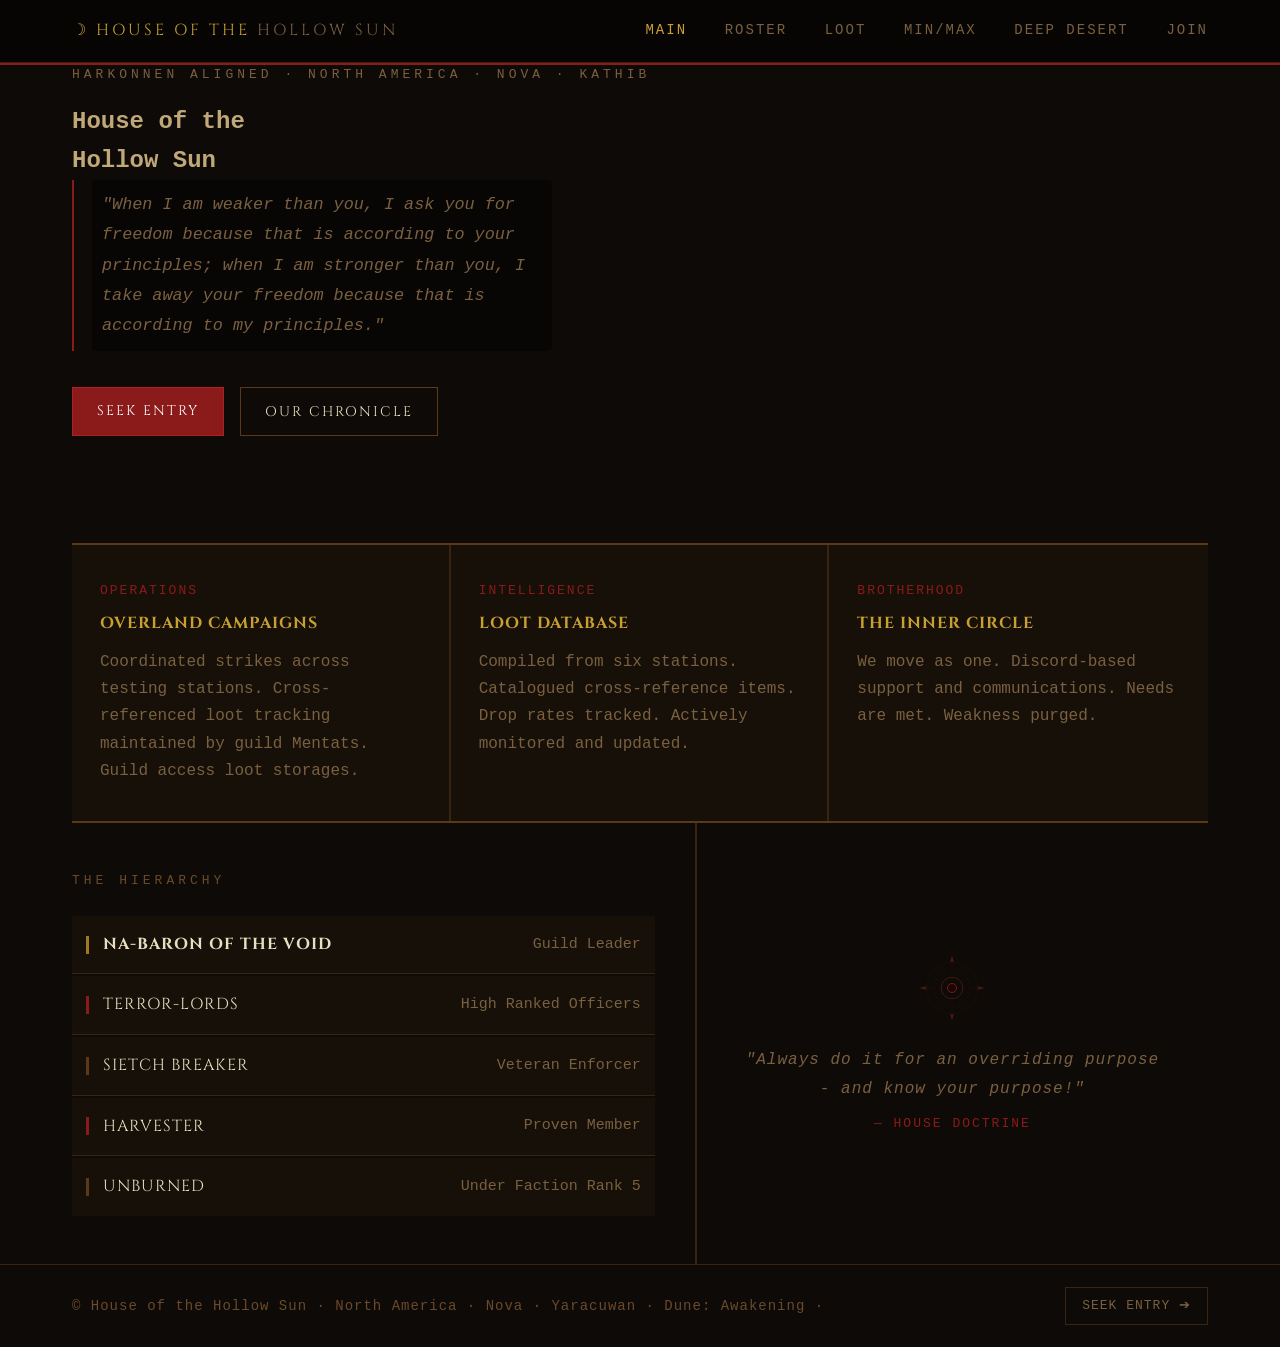
==== commit 613b4ec9: "Add files via upload" ====
--- a/index.html
+++ b/index.html
@@ -1,1439 +1,1384 @@
-<!DOCTYPE html>
-<html lang="en">
-<head>
-    <meta charset="UTF-8">
-    <meta name="viewport" content="width=device-width, initial-scale=1.0">
-    <title>House of the Hollow Sun</title>
-    <style>
-        @import url('https://fonts.googleapis.com/css2?family=Cinzel:wght@400;600&display=swap');
-
-        :root {
-            --bg-pure:      #0e0a07;
-            --bg-deep:      #070503;
-            --bg-card:      #161008;
-            --bg-hover:     #1e1610;
-            --border-dim:   #3a2410;
-            --border-mid:   #5a3818;
-            --blood-dark:   #5a1010;
-            --blood-red:    #8b1a1a;
-            --blood-bright: #b02020;
-            --gold:         #c9a030;
-            --gold-dim:     #a07820;
-            --text-bright:  #e8dfc0;
-            --text-main:    #c0a878;
-            --text-muted:   #7a6040;
-            --text-ghost:   #6a4a2a;
-        }
-.quote-block {
-    /* Existing styles remain */
-    font-style: italic;
-    color: var(--text-muted);
-    border-left: 2px solid var(--blood-red);
-    padding-left: 18px;
-    margin-bottom: 36px;
-    max-width: 480px;
-    font-size: 1.2rem;
-    line-height: 1.8;
-}
-
-.quote-content {
-    /* This creates the translucent box effect */
-    background: rgba(0, 0, 0, 0.4);
-    padding: 10px;
-    border-radius: 4px;
-}
-        * { box-sizing: border-box; margin: 0; padding: 0; }
-
-       body {
-    background-image: url('background.jpg');
-    background-size: cover;
-    background-position: center;
-    background-repeat: no-repeat;
-    background-attachment: fixed;
-    background-color: var(--bg-pure); /* Fallback color */
-    color: var(--text-main);
-    font-family: 'Courier New', Courier, monospace;
-    line-height: 1.6;
-    overflow-x: hidden;
-}
-        .container { max-width: 1200px; margin: 0 auto; padding: 0 32px; }
-
-        /* ── NAV ── */
-        header {
-            background: var(--bg-deep);
-            border-bottom: 1px solid var(--border-dim);
-            padding: 18px 0;
-            position: sticky;
-            top: 0;
-            z-index: 100;
-        }
-        .nav-flex { display: flex; justify-content: space-between; align-items: center; }
-        .logo {
-            font-family: 'Cinzel', serif;
-            font-size: 16px;
-            letter-spacing: 3px;
-            color: var(--gold);
-            text-transform: uppercase;
-        }
-        .logo-dim { color: var(--text-muted); }
-        nav a {
-            font-size: 14px;
-            letter-spacing: 2px;
-            text-transform: uppercase;
-            color: var(--text-muted);
-            text-decoration: none;
-            margin-left: 28px;
-            cursor: pointer;
-            transition: color 0.15s;
-        }
-        nav a:hover, nav a.active { color: var(--gold); }
-
-        /* ── VIEW SWITCHING ── */
-        .view { display: none; }
-        .view.active { display: block; }
-
-        /* ── BLOOD BAR ── */
-        .blood-bar { height: 2px; background: var(--blood-red); }
-
-        /* ══════════════════════════════════════
-           HOME PAGE
-        ══════════════════════════════════════ */
-        .hero-split {
-            display: grid;
-            grid-template-columns: 1.2fr 0.8fr;
-            border-bottom: 2px solid var(--border-mid);
-            min-height: 480px;
-        }
-        .hero-left {
-            padding: 60px 40px 60px 0;
-            display: flex;
-            flex-direction: column;
-            justify-content: center;
-            border-right: 2px solid var(--border-dim);
-        }
-        .eyebrow {
-            font-size: 13px;
-            letter-spacing: 4px;
-            color: var(--text-muted);
-            text-transform: uppercase;
-            margin-bottom: 18px;
-        }
-        .hero-left h1 {
-            font-family: 'Cinzel', serif;
-            font-size: 2.2rem;
-            text-transform: uppercase;
-            letter-spacing: 3px;
-            color: var(--gold);
-            line-height: 1.2;
-            margin-bottom: 28px;
-        }
-        .hero-left h1 span { color: var(--blood-red); }
-        .quote-block {
-            font-style: italic;
-            color: var(--text-muted);
-            border-left: 2px solid var(--blood-red);
-            padding-left: 18px;
-            margin-bottom: 36px;
-            max-width: 480px;
-            font-size: 1.05rem;
-            line-height: 1.8;
-        }
-        .btn-group { display: flex; gap: 16px; }
-        .btn-primary {
-            background: var(--blood-red);
-            border: 1px solid var(--blood-bright);
-            color: #fff;
-            padding: 12px 24px;
-            text-transform: uppercase;
-            letter-spacing: 2px;
-            font-size: 14px;
-            cursor: pointer;
-            font-family: 'Cinzel', serif;
-            transition: background 0.15s;
-            text-decoration: none;
-        }
-        .btn-primary:hover { background: var(--blood-bright); }
-        .btn-outline {
-            background: transparent;
-            border: 1px solid var(--border-mid);
-            color: var(--text-bright);
-            padding: 12px 24px;
-            text-transform: uppercase;
-            letter-spacing: 2px;
-            font-size: 14px;
-            cursor: pointer;
-            font-family: 'Cinzel', serif;
-            transition: border-color 0.15s, color 0.15s;
-        }
-        .btn-outline:hover { border-color: var(--gold-dim); color: var(--gold); }
-        .hero-right {
-            display: flex;
-            align-items: center;
-            justify-content: center;
-            padding: 40px;
-            background: radial-gradient(circle at center, #180a04 0%, var(--bg-deep) 70%);
-        }
-        .sun-large { width: 220px; height: 220px; opacity: 0.85; }
-
-        .info-grid {
-            display: grid;
-            grid-template-columns: repeat(3, 1fr);
-            border-bottom: 2px solid var(--border-mid);
-        }
-        .info-card {
-            padding: 36px 28px;
-            border-right: 2px solid var(--border-dim);
-            background: var(--bg-card);
-            transition: background 0.15s;
-        }
-        .info-card:last-child { border-right: none; }
-        .info-card.clickable { cursor: pointer; }
-        .info-card.clickable:hover { background: var(--bg-card); }
-        .card-tag {
-            display: block;
-            font-size: 13px;
-            letter-spacing: 2px;
-            color: var(--blood-red);
-            text-transform: uppercase;
-            margin-bottom: 10px;
-        }
-        .info-card h3 {
-            font-family: 'Cinzel', serif;
-            color: var(--gold);
-            font-size: 16px;
-            text-transform: uppercase;
-            letter-spacing: 1px;
-            margin-bottom: 12px;
-        }
-        .info-card p { color: var(--text-muted); font-size: 16px; line-height: 1.7; }
-
-        .bottom-split {
-            display: grid;
-            grid-template-columns: 1.1fr 0.9fr;
-        }
-        .hierarchy-panel {
-            padding: 48px 40px 48px 0;
-            border-right: 2px solid var(--border-dim);
-        }
-        .panel-label {
-            font-size: 13px;
-            letter-spacing: 4px;
-            color: var(--text-ghost);
-            text-transform: uppercase;
-            margin-bottom: 24px;
-            display: block;
-        }
-        .rank-row {
-            display: flex;
-            justify-content: space-between;
-            align-items: center;
-            padding: 16px 14px;
-            border-bottom: 1px solid var(--border-dim);
-            background: var(--bg-card);
-            margin-bottom: 2px;
-        }
-        .rank-row:last-child { border-bottom: none; margin-bottom: 0; }
-        .rank-name {
-            font-family: 'Cinzel', serif;
-            font-size: 16px;
-            color: var(--text-bright);
-            text-transform: uppercase;
-            letter-spacing: 1px;
-            display: flex;
-            align-items: center;
-            gap: 14px;
-        }
-        .rank-pip {
-            display: inline-block;
-            width: 3px;
-            height: 18px;
-            background: var(--text-muted);
-            flex-shrink: 0;
-        }
-        .pip-gold  { background: var(--gold-dim); }
-        .pip-blood { background: var(--blood-red); }
-        .pip-dim   { background: var(--border-mid); }
-        .rank-desc { font-size: 15px; color: var(--text-muted); }
-
-        .doctrine-panel {
-            padding: 48px 40px;
-            display: flex;
-            flex-direction: column;
-            align-items: center;
-            justify-content: center;
-            text-align: center;
-        }
-        .sun-small { width: 72px; height: 72px; margin-bottom: 22px; }
-        .doctrine-quote {
-            font-style: italic;
-            color: var(--text-muted);
-            font-size: 16px;
-            letter-spacing: 1px;
-            line-height: 1.8;
-            margin-bottom: 10px;
-        }
-        .doctrine-attr {
-            font-size: 13px;
-            letter-spacing: 2px;
-            color: var(--blood-red);
-            text-transform: uppercase;
-        }
-
-        /* ══════════════════════════════════════
-           LOOT DATABASE PAGE
-        ══════════════════════════════════════ */
-        .db-header {
-            padding: 36px 0 24px;
-            border-bottom: 1px solid var(--border-dim);
-            display: flex;
-            align-items: flex-end;
-            justify-content: space-between;
-        }
-        .db-header h2 {
-            font-family: 'Cinzel', serif;
-            color: var(--gold);
-            font-size: 1.7rem;
-            text-transform: uppercase;
-            letter-spacing: 3px;
-        }
-        .db-header p { color: var(--text-muted); font-size: 15px; margin-top: 4px; }
-        .db-total { font-family: 'Cinzel', serif; font-size: 2rem; color: var(--blood-red); text-align: right; }
-        .db-total-label { font-size: 13px; letter-spacing: 2px; color: var(--text-ghost); text-transform: uppercase; }
-
-        .filter-dashboard {
-            background: var(--bg-card);
-            border: 1px solid var(--border-dim);
-            border-top: none;
-            padding: 24px;
-        }
-        .search-wrap { margin-bottom: 22px; }
-        .db-search {
-            width: 100%;
-            background: var(--bg-deep);
-            border: 1px solid var(--border-dim);
-            color: var(--text-bright);
-            padding: 13px 18px;
-            font-size: 16px;
-            font-family: 'Courier New', monospace;
-            outline: none;
-            transition: border-color 0.15s;
-        }
-        .db-search:focus { border-color: var(--blood-red); }
-        .db-search::placeholder { color: var(--text-ghost); }
-
-        .filter-label {
-            font-size: 13px;
-            letter-spacing: 3px;
-            color: var(--text-ghost);
-            text-transform: uppercase;
-            margin-bottom: 10px;
-        }
-        .filter-row { display: flex; flex-wrap: wrap; gap: 8px; margin-bottom: 18px; }
-        .filter-row:last-child { margin-bottom: 0; }
-
-        .f-btn {
-            background: var(--bg-deep);
-            border: 1px solid var(--border-dim);
-            color: var(--text-muted);
-            padding: 8px 16px;
-            font-size: 14px;
-            letter-spacing: 1px;
-            text-transform: uppercase;
-            cursor: pointer;
-            font-family: 'Courier New', monospace;
-            transition: border-color 0.15s, color 0.15s, background 0.15s;
-        }
-        .f-btn:hover { border-color: var(--border-mid); color: var(--gold-dim); }
-        .f-btn.active { background: var(--blood-dark); border-color: var(--blood-red); color: #fff; }
-        .f-btn.active:hover { background: var(--blood-red); }
-
-        /* Results area */
-        .db-results { min-height: 260px; margin-bottom: 60px; }
-
-        .db-idle {
-            border: 1px solid var(--border-dim);
-            border-top: none;
-            padding: 72px 32px;
-            text-align: center;
-            background: var(--bg-card);
-        }
-        .db-idle-sun { margin: 0 auto 20px; }
-        .db-idle-text {
-            font-family: 'Cinzel', serif;
-            font-size: 16px;
-            color: var(--text-ghost);
-            font-style: italic;
-        }
-        .db-idle-sub {
-            font-size: 13px;
-            letter-spacing: 2px;
-            color: var(--text-ghost);
-            text-transform: uppercase;
-            margin-top: 8px;
-            opacity: 0.5;
-        }
-
-        .db-result-bar {
-            background: var(--bg-deep);
-            border: 1px solid var(--border-dim);
-            border-top: none;
-            border-bottom: none;
-            padding: 10px 20px;
-            display: flex;
-            justify-content: space-between;
-            align-items: center;
-        }
-        .db-result-title {
-            font-family: 'Cinzel', serif;
-            font-size: 14px;
-            color: var(--blood-red);
-            letter-spacing: 2px;
-            text-transform: uppercase;
-        }
-        .db-result-count { font-size: 14px; color: var(--text-ghost); }
-
-        .table-wrap {
-            border: 1px solid var(--border-dim);
-            border-top: none;
-            overflow-x: auto;
-            background: var(--bg-card);
-        }
-        table { width: 100%; border-collapse: collapse; font-size: 16px; }
-        thead tr { background: var(--bg-deep); border-bottom: 2px solid var(--blood-dark); }
-        th {
-            font-family: 'Cinzel', serif;
-            color: var(--gold-dim);
-            font-size: 13px;
-            letter-spacing: 2px;
-            text-transform: uppercase;
-            padding: 13px 18px;
-            text-align: left;
-            font-weight: 400;
-            white-space: nowrap;
-        }
-        th.rate-th { text-align: center; }
-        tbody tr { border-bottom: 1px solid var(--border-dim); }
-        tbody tr:last-child { border-bottom: none; }
-        tbody tr:hover td { background: var(--bg-hover); }
-        td { padding: 12px 18px; color: var(--text-muted); vertical-align: middle; }
-        td.td-name { color: var(--text-bright); font-weight: bold; max-width: 240px; }
-        td.td-cat { font-size: 13px; letter-spacing: 1px; text-transform: uppercase; white-space: nowrap; }
-        td.td-rate { text-align: center; font-family: 'Cinzel', serif; font-size: 14px; white-space: nowrap; }
-
-        .cat-weapons       { color: var(--blood-red); }
-        .cat-augmentations { color: var(--gold-dim); }
-        .cat-garments      { color: #5a7050; }
-        .cat-tools         { color: #4a5870; }
-        .cat-consumables   { color: #7a5040; }
-
-        .rate-high { color: var(--blood-bright); }
-        .rate-mid  { color: var(--gold-dim); }
-        .rate-low  { color: var(--text-muted); }
-        .rate-none { color: var(--border-mid); }
-
-        .db-empty {
-            border: 1px solid var(--border-dim);
-            border-top: none;
-            padding: 48px;
-            text-align: center;
-            font-family: 'Cinzel', serif;
-            font-size: 16px;
-            color: var(--text-ghost);
-            font-style: italic;
-            background: var(--bg-card);
-        }
-
-        /* ── FOOTER ── */
-        footer {
-            border-top: 1px solid var(--border-dim);
-            padding: 22px 0;
-        }
-        .footer-inner {
-            display: flex;
-            justify-content: space-between;
-            align-items: center;
-            font-size: 14px;
-            color: var(--text-ghost);
-            letter-spacing: 1px;
-        }
-        .footer-link {
-            background: none;
-            border: 1px solid var(--border-dim);
-            color: var(--text-muted);
-            padding: 8px 16px;
-            font-size: 13px;
-            letter-spacing: 1px;
-            text-transform: uppercase;
-            cursor: pointer;
-            font-family: 'Courier New', monospace;
-            transition: border-color 0.15s, color 0.15s;
-            text-decoration: none;
-        }
-        .footer-link:hover { border-color: var(--blood-red); color: var(--gold); }
-        /* ══════════════════════════════════════
-           MIN/MAX PAGE
-        ══════════════════════════════════════ */
-        .mm-header {
-            padding: 36px 0 24px;
-            border-bottom: 1px solid var(--border-dim);
-            display: flex;
-            align-items: flex-end;
-            justify-content: space-between;
-        }
-        .mm-header h2 {
-            font-family: 'Cinzel', serif;
-            color: var(--gold);
-            font-size: 1.7rem;
-            text-transform: uppercase;
-            letter-spacing: 3px;
-        }
-        .mm-header p { color: var(--text-muted); font-size: 15px; margin-top: 4px; }
-
-        .mm-filter-dashboard {
-            background: var(--bg-card);
-            border: 1px solid var(--border-dim);
-            border-top: none;
-            padding: 24px;
-        }
-        .mm-filter-group { margin-bottom: 18px; }
-        .mm-filter-group:last-child { margin-bottom: 0; }
-
-        .f-btn:disabled,
-        .f-btn.f-btn-disabled {
-            opacity: 0.28;
-            cursor: not-allowed;
-            pointer-events: none;
-        }
-
-        .mm-results { min-height: 260px; margin-bottom: 60px; }
-
-        .mm-result-bar {
-            background: var(--bg-deep);
-            border: 1px solid var(--border-dim);
-            border-top: none;
-            border-bottom: none;
-            padding: 10px 20px;
-            display: flex;
-            justify-content: space-between;
-            align-items: center;
-        }
-        .mm-result-title {
-            font-family: 'Cinzel', serif;
-            font-size: 14px;
-            color: var(--blood-red);
-            letter-spacing: 2px;
-            text-transform: uppercase;
-        }
-        .mm-result-count { font-size: 14px; color: var(--text-ghost); }
-
-        .mm-table-wrap {
-            border: 1px solid var(--border-dim);
-            border-top: none;
-            overflow-x: auto;
-            background: var(--bg-card);
-            margin-bottom: 60px;
-        }
-        .mm-table-wrap table { width: 100%; border-collapse: collapse; font-size: 16px; }
-        .mm-table-wrap thead tr { background: var(--bg-deep); border-bottom: 2px solid var(--blood-dark); }
-        .mm-table-wrap th {
-            font-family: 'Cinzel', serif;
-            color: var(--gold-dim);
-            font-size: 13px;
-            letter-spacing: 2px;
-            text-transform: uppercase;
-            padding: 13px 18px;
-            text-align: left;
-            font-weight: 400;
-            white-space: nowrap;
-        }
-        .mm-table-wrap th.th-num { text-align: center; }
-        .mm-table-wrap tbody tr { border-bottom: 1px solid var(--border-dim); }
-        .mm-table-wrap tbody tr:last-child { border-bottom: none; }
-        .mm-table-wrap tbody tr:hover td { background: var(--bg-hover); }
-        .mm-table-wrap td { padding: 12px 18px; color: var(--text-muted); vertical-align: top; }
-        .mm-table-wrap td.td-rank {
-            text-align: center;
-            font-family: 'Cinzel', serif;
-            font-size: 15px;
-            color: var(--text-ghost);
-            white-space: nowrap;
-        }
-        .mm-table-wrap td.td-weapon {
-            color: var(--text-bright);
-            font-weight: bold;
-            font-size: 16px;
-            white-space: nowrap;
-        }
-        .mm-table-wrap td.td-type {
-            font-size: 13px;
-            letter-spacing: 1px;
-            text-transform: uppercase;
-            white-space: nowrap;
-        }
-        .mm-type-body     { color: var(--blood-red); }
-        .mm-type-headshot { color: var(--gold-dim); }
-        .mm-type-shield   { color: #4a5870; }
-        .mm-table-wrap td.td-build {
-            font-size: 14px;
-            color: var(--text-muted);
-            line-height: 1.7;
-            min-width: 220px;
-        }
-        .mm-table-wrap td.td-build .build-aug {
-            display: block;
-            color: var(--text-ghost);
-            font-size: 13px;
-        }
-        .mm-table-wrap td.td-build .build-aug + .build-aug { margin-top: 2px; }
-        .mm-table-wrap td.td-dps {
-            text-align: right;
-            font-family: 'Cinzel', serif;
-            font-size: 15px;
-            white-space: nowrap;
-            padding-right: 22px;
-        }
-        .mm-table-wrap td.td-notes {
-            font-size: 14px;
-            color: var(--text-ghost);
-            line-height: 1.6;
-            min-width: 180px;
-        }
-
-        .dps-high { color: var(--blood-bright); }
-        .dps-mid  { color: var(--gold-dim); }
-        .dps-low  { color: var(--text-muted); }
-
-        .mm-no-data {
-            border: 1px solid var(--border-dim);
-            border-top: none;
-            padding: 48px;
-            text-align: center;
-            font-family: 'Cinzel', serif;
-            font-size: 16px;
-            color: var(--text-ghost);
-            font-style: italic;
-            background: var(--bg-card);
-        }
-    </style>
-    <meta property="og:title" content="House of the Hollow Sun">
-<meta property="og:description" content="North America · Nova · Yaracuwan · Dune: Awakening">
-<meta property="og:image" content="https://houseofthehollowsun.github.io/banner.png">
-<meta property="og:url" content="https://houseofthehollowsun.github.io/">
-<meta property="og:type" content="website">
-<meta name="theme-color" content="#000000">
-</head>
-<body>
-
-<header>
-    <div class="container nav-flex">
-        <div class="logo">☽ House of the <span class="logo-dim">Hollow Sun</span></div>
-        <nav id="mainNav">
-            <a onclick="switchView('home')" id="nav-home" class="active">Main</a>
-            <a onclick="switchView('roster')" id="nav-roster">Roster</a>
-            <a onclick="switchView('loot')" id="nav-loot">Loot</a>
-            <a onclick="switchView('minmax')" id="nav-minmax">Min/Max</a>
-            <a onclick="switchView('deepdesert')" id="nav-deepdesert">Deep Desert</a>
-            <a href="https://discord.gg/zNzHRwdEUU" target="_blank">Join</a>
-        </nav>
-    </div>
-</header>
-<div class="blood-bar"></div>
-
-<!-- ══════ HOME VIEW ══════ -->
-<div id="view-home" class="view active">
-<main class="container">
-
-    <section class="hero-split">
-        <div class="hero-left">
-            <div class="eyebrow">Harkonnen Aligned · North America · Nova · Yaracuwan</div>
-            <h1>House of the<br><span>Hollow Sun</span></h1>
-            <div class="quote-block">
-                <div class="quote-content">
-        "When I am weaker than you, I ask you for freedom because that is according to your principles; when I am stronger than you, I take away your freedom because that is according to my principles."
-                </div>
-                    </div>
-            <div class="btn-group">
-                <a href="https://discord.gg/zNzHRwdEUU" target="_blank" class="btn-primary">Seek Entry</a>
-                <button class="btn-outline" onclick="switchView('lore')">Our Chronicle</button>
-            </div>
-        </div>
-        <div class="hero-right">
-            <svg class="sun-large" viewBox="0 0 200 200" xmlns="http://www.w3.org/2000/svg">
-                <circle cx="100" cy="100" r="90" fill="none" stroke="#1a0a04" stroke-width="1"/>
-                <circle cx="100" cy="100" r="78" fill="none" stroke="#220e06" stroke-width="0.5"/>
-                <circle cx="100" cy="100" r="64" fill="none" stroke="#2a1008" stroke-width="1"/>
-                <circle cx="100" cy="100" r="50" fill="none" stroke="#3a1a0a" stroke-width="0.5"/>
-                <circle cx="100" cy="100" r="36" fill="none" stroke="#4a1a0a" stroke-width="1"/>
-                <circle cx="100" cy="100" r="22" fill="#0d0604" stroke="#5a1a1a" stroke-width="1.5"/>
-                <circle cx="100" cy="100" r="9"  fill="#1a0604"/>
-                <circle cx="100" cy="100" r="3"  fill="#8b1a1a"/>
-                <line x1="100" y1="10"  x2="100" y2="38"  stroke="#2a1008" stroke-width="0.5"/>
-                <line x1="100" y1="162" x2="100" y2="190" stroke="#2a1008" stroke-width="0.5"/>
-                <line x1="10"  y1="100" x2="38"  y2="100" stroke="#2a1008" stroke-width="0.5"/>
-                <line x1="162" y1="100" x2="190" y2="100" stroke="#2a1008" stroke-width="0.5"/>
-                <line x1="27"  y1="27"  x2="46"  y2="46"  stroke="#1e0a04" stroke-width="0.5"/>
-                <line x1="154" y1="154" x2="173" y2="173" stroke="#1e0a04" stroke-width="0.5"/>
-                <line x1="173" y1="27"  x2="154" y2="46"  stroke="#1e0a04" stroke-width="0.5"/>
-                <line x1="27"  y1="173" x2="46"  y2="154" stroke="#1e0a04" stroke-width="0.5"/>
-                <polygon points="100,10  103,22  100,18  97,22"  fill="#5a1a1a"/>
-                <polygon points="100,190 103,178 100,182 97,178" fill="#5a1a1a"/>
-                <polygon points="10,100  22,97   18,100  22,103" fill="#5a1a1a"/>
-                <polygon points="190,100 178,97  182,100 178,103" fill="#5a1a1a"/>
-                <polygon points="27,27   34,38   28,33   38,34"  fill="#3a1008"/>
-                <polygon points="173,173 166,162 172,167 162,166" fill="#3a1008"/>
-                <polygon points="173,27  162,34  167,28  166,38"  fill="#3a1008"/>
-                <polygon points="27,173  38,166  33,172  34,162"  fill="#3a1008"/>
-                <text x="100" y="104" text-anchor="middle" fill="#2a1008" font-size="7" letter-spacing="3" font-family="Cinzel,serif">HOLLOW SUN</text>
-                <circle cx="100" cy="100" r="64" fill="none" stroke="#8b1a1a" stroke-width="0.5" stroke-dasharray="4 6"/>
-            </svg>
-        </div>
-    </section>
-
-    <section class="info-grid">
-        <div class="info-card">
-            <span class="card-tag">Operations</span>
-            <h3>Overland Campaigns</h3>
-            <p>Coordinated strikes across testing stations. Cross-referenced loot tracking maintained by guild Mentats. Guild access loot storages.</p>
-        </div>
-        <div class="info-card clickable" onclick="switchView('loot')">
-            <span class="card-tag">Intelligence</span>
-            <h3>Loot Database</h3>
-            <p>Compiled from six stations. Catalogued cross-reference items. Drop rates tracked. Actively monitored and updated.</p>
-        </div>
-        <div class="info-card">
-            <span class="card-tag">Brotherhood</span>
-            <h3>The Inner Circle</h3>
-            <p>We move as one. Discord-based support and communications. Needs are met. Weakness purged.</p>
-        </div>
-    </section>
-
-    <section class="bottom-split">
-        <div class="hierarchy-panel">
-            <span class="panel-label">The Hierarchy</span>
-            <div class="rank-row">
-                <span class="rank-name"><span class="rank-pip pip-gold"></span><strong>Na-Baron of the Void</strong></span>
-                <span class="rank-desc">Guild Leader</span>
-            </div>
-            <div class="rank-row">
-                <span class="rank-name"><span class="rank-pip pip-blood"></span>Terror-Lords</span>
-                <span class="rank-desc">High Ranked Officers</span>
-
-            </div>
-            <div class="rank-row">
-                <span class="rank-name"><span class="rank-pip pip-dim"></span>Sietch Breaker</span>
-                <span class="rank-desc">Veteran Enforcer</span>
-            </div>
-            <div class="rank-row">
-                <span class="rank-name"><span class="rank-pip pip-blood"></span>Harvester</span>
-                <span class="rank-desc">Proven Member</span>
-            </div>
-
-            <div class="rank-row">
-                <span class="rank-name"><span class="rank-pip pip-dim"></span>Unburned</span>
-                <span class="rank-desc">Under Faction Rank 5</span>
-            </div>
-        </div>
-        <div class="doctrine-panel">
-            <svg class="sun-small" viewBox="0 0 80 80" xmlns="http://www.w3.org/2000/svg">
-                <circle cx="40" cy="40" r="36" fill="none" stroke="#1e0a04" stroke-width="0.5"/>
-                <circle cx="40" cy="40" r="28" fill="none" stroke="#2a1008" stroke-width="0.5"/>
-                <circle cx="40" cy="40" r="20" fill="none" stroke="#3a1408" stroke-width="0.5" stroke-dasharray="3 4"/>
-                <circle cx="40" cy="40" r="12" fill="none" stroke="#4a1a10" stroke-width="1"/>
-                <circle cx="40" cy="40" r="5"  fill="#1a0604" stroke="#8b1a1a" stroke-width="1"/>
-                <line x1="40" y1="4"  x2="40" y2="20" stroke="#2a1008" stroke-width="0.5"/>
-                <line x1="40" y1="60" x2="40" y2="76" stroke="#2a1008" stroke-width="0.5"/>
-                <line x1="4"  y1="40" x2="20" y2="40" stroke="#2a1008" stroke-width="0.5"/>
-                <line x1="60" y1="40" x2="76" y2="40" stroke="#2a1008" stroke-width="0.5"/>
-                <polygon points="40,4  42,12  40,10  38,12" fill="#5a1a1a"/>
-                <polygon points="40,76 42,68  40,70  38,68" fill="#5a1a1a"/>
-                <polygon points="4,40  12,38  10,40  12,42" fill="#5a1a1a"/>
-                <polygon points="76,40 68,38  70,40  68,42" fill="#5a1a1a"/>
-            </svg>
-            <div class="doctrine-quote">"Always do it for an overriding purpose - and know your purpose!"</div>
-            <div class="doctrine-attr">— House Doctrine</div>
-        </div>
-    </section>
-
-</main>
-</div>
-
-<!-- ══════ LOOT VIEW ══════ -->
-<div id="view-loot" class="view">
-<main class="container">
-
-    <section class="db-header">
-        <div>
-            <h2>Loot Intelligence Archive</h2>
-            <p>Strategic item yields mapped across all known overland testing facility sectors.</p>
-        </div>
-        <div style="text-align:right;">
-            <div class="db-total" id="db-count">193</div>
-            <div class="db-total-label">Items catalogued</div>
-        </div>
-    </section>
-
-    <div class="filter-dashboard">
-        <div class="search-wrap">
-            <input type="text" id="dbSearch" class="db-search"
-                   placeholder="Search the archive by item name..."
-                   oninput="applyFilters()">
-        </div>
-
-        <div class="filter-label">Category</div>
-        <div class="filter-row" id="grpCat">
-            <button class="f-btn" data-cat="Weapons"       onclick="setCategory(this)">Weapons</button>
-            <button class="f-btn" data-cat="Augmentations" onclick="setCategory(this)">Augmentations</button>
-            <button class="f-btn" data-cat="Garments"      onclick="setCategory(this)">Garments</button>
-            <button class="f-btn" data-cat="Tools"         onclick="setCategory(this)">Tools</button>
-            <button class="f-btn" data-cat="Consumables"   onclick="setCategory(this)">Consumables</button>
-        </div>
-
-        <div class="filter-label">Station — exclusive drops only</div>
-        <div class="filter-row" id="grpStation">
-            <button class="f-btn" data-cat="MULTI" onclick="setCategory(this)">All Stations</button>
-            <button class="f-btn" data-station="Station 24"  onclick="setStation(this)">Station 24</button>
-            <button class="f-btn" data-station="Station 89"  onclick="setStation(this)">Station 89</button>
-            <button class="f-btn" data-station="Station 136" onclick="setStation(this)">Station 136</button>
-            <button class="f-btn" data-station="Station 152" onclick="setStation(this)">Station 152</button>
-            <button class="f-btn" data-station="Station 195" onclick="setStation(this)">Station 195</button>
-            <button class="f-btn" data-station="The Quarry"  onclick="setStation(this)">The Quarry</button>
-        </div>
-    </div>
-
-    <div class="db-results" id="dbResults">
-        <div class="db-idle" id="dbIdle">
-            <svg width="56" height="56" viewBox="0 0 56 56" xmlns="http://www.w3.org/2000/svg" class="db-idle-sun">
-                <circle cx="28" cy="28" r="24" fill="none" stroke="#1a0a04" stroke-width="0.5"/>
-                <circle cx="28" cy="28" r="18" fill="none" stroke="#220e06" stroke-width="0.5"/>
-                <circle cx="28" cy="28" r="12" fill="none" stroke="#2a1008" stroke-width="0.5" stroke-dasharray="3 4"/>
-                <circle cx="28" cy="28" r="7"  fill="none" stroke="#3a1408" stroke-width="1"/>
-                <circle cx="28" cy="28" r="3"  fill="#1a0604" stroke="#8b1a1a" stroke-width="0.8"/>
-                <polygon points="28,4  29.5,10  28,8.5  26.5,10"  fill="#4a1a1a"/>
-                <polygon points="28,52 29.5,46  28,47.5 26.5,46"  fill="#4a1a1a"/>
-                <polygon points="4,28  10,26.5  8.5,28  10,29.5"  fill="#4a1a1a"/>
-                <polygon points="52,28 46,26.5  47.5,28 46,29.5"  fill="#4a1a1a"/>
-            </svg>
-            <p class="db-idle-text">Select a category or station to reveal the archive.</p>
-            <p class="db-idle-sub">Or search by name above</p>
-        </div>
-    </div>
-
-</main>
-</div>
-<div id="view-roster" class="view">
-<main class="container">
-    <section class="db-header">
-        <div>
-            <h2>Guild <span style="color: var(--blood-red);">Roster</span></h2>
-            <p>The Formidable members of the House of the Hollow Sun.</p>
-        </div>
-    </section>
-    <div class="table-wrap">
-        <table>
-            <thead>
-                <tr>
-                    <th>Name</th>
-                    <th>Rank</th>
-                </tr>
-            </thead>
-            <tbody>
-                <tr><td class="td-name">Ma'an Til</td><td>Na-Baron of the Void</td></tr>
-                <tr><td class="td-name">Flaccid Centaur</td><td>Terror-Lord</td></tr>
-                <tr><td class="td-name">izumi</td><td>Terror-Lord</td></tr>
-                <tr><td class="td-name">Zenisha</td><td>Terror-Lord</td></tr>
-                <tr><td class="td-name">Leigha</td><td>PvP Chaos Demon</td></tr>
-                <tr><td class="td-name">ExE</td><td>Terror-Lord</td></tr>
-                <tr><td class="td-name">HauntofCats</td><td>Harbinger of the CATpocalypse</td></tr>
-                <tr><td class="td-name">Arae</td><td>Sietch Breaker</td></tr>
-                <tr><td class="td-name">Rafi IX</td><td>Harvester</td></tr>
-                <tr><td class="td-name">Solaria</td><td>Harvester</td></tr>
-                <tr><td class="td-name">Moe76</td><td>Harvester</td></tr>
-                <tr><td class="td-name">x IKRispy</td><td>Harvester</td></tr>
-                <tr><td class="td-name">CoZ1Elf</td><td>Harvester</td></tr>
-                <tr><td class="td-name">Cauliflower Muad'Dib'</td><td>Harvester</td></tr>
-                <tr><td class="td-name">Freud</td><td>Harvester</td></tr>
-                <tr><td class="td-name">B'Lue</td><td>Harvester</td></tr>
-                <tr><td class="td-name">Shib</td><td>Harvester</td></tr>
-                <tr><td class="td-name">Crows</td><td>Harvester</td></tr>
-                <tr><td class="td-name">BIG AL</td><td>Harvester</td></tr>
-                <tr><td class="td-name">Chaotic Bliss</td><td>Harvester</td></tr>
-                <tr><td class="td-name">Nixs</td><td>Sietch Breaker</td></tr>
-                <tr><td class="td-name">Lisan Al Jay</td><td>Harvester</td></tr>
-                <tr><td class="td-name">Tee</td><td>Harvester</td></tr>
-                <tr><td class="td-name">Rayn Vex</td><td>Harvester</td></tr>
-                <tr><td class="td-name">Ray'ven</td><td>Harvester</td></tr>
-                <tr><td class="td-name">Boomshay</td><td>Unburned</td></tr>
-                <tr><td class="td-name">Durga</td><td>Unburned</td></tr>
-            </tbody>
-        </table>
-    </div>
-</main>
-</div>
-<div id="view-lore" class="view">
-<main class="container">
-    <section class="db-header" style="border: none; padding-top: 60px;">
-        <h2 style="font-family: 'Cinzel', serif; font-size: 3rem; color: var(--gold); text-transform: uppercase; letter-spacing: 3px;">
-            Our <span style="color: var(--blood-red);">Chronicle</span>
-        </h2>
-    </section>
-
-        <section><p style="color: var(--text-muted); font-family: 'Courier New', monospace; font-size: 0.8rem; margin-top: 0px; font-style: italic;">
-        A brief history of our glorious history and rise to the top
-            </p>
-        </section>
-
-    <div style="background: rgba(22, 16, 8, 0.6); border: 1px solid var(--border-dim); padding: 40px; margin-top: 24px; color: var(--text-main); font-family: 'Courier New', monospace; line-height: 1.8; max-width: 800px;">
-
-    <p style="margin-bottom: 20px;"><h3><strong>The Genesis of the Void</strong></h3><br>
-In the early cycles, the Landsraad stood as a closed gate to those walking alone. Seeking influence, Ma’an Til stood apart from the existing political machines, rejecting the call of established banners. Out of this solitary ambition, the House of the Hollow Sun was forged—not as a gathering of the weak, but as a crucible for those who refuse to serve. It began as a whisper in the dunes, a singular will carving out territory where others saw only risk.
-
-    <p style="margin-bottom: 20px;"><h3><strong>The Twin Scourge</strong></h3>
-The ascent accelerated when Izumi stepped from the shifting sands to join the cause. For months, the two operated as a silent, lethal collective—a death squad that acted with singular precision. They did not merely compete for territory; they dismantled opposition. By maintaining an unshakable grip on the Landsraad rankings, the duo proved that sheer tenacity and combat efficiency could override the numerical superiority of larger, bloated factions.</p>
-
-    <p style="margin-bottom: 20px;"><h3><strong>The Expanding Shadow</strong></h3>
-The transition from a lethal pair to a commanding power began with the induction of Exe, an act that signaled a new era of dominance. The House shed its isolationist shell, rapidly absorbing those who possessed the grit to thrive under our banner. We did not grow by chance, but by design. Today, we stand as the preeminent Harkonnen force on the Nova server, a testament to what can be achieved when raw power is unified under a single, <strong>Hollow Sun</strong>.</p>
-
-    <p style="font-family: 'Cinzel', serif; font-size: 1.8rem; color: var(--gold); text-transform: uppercase; letter-spacing: 2px;">
-           <br> Hail Harkonnen<br> <span style="color: var(--blood-red);">Hail the Hollow Sun</span>
-        </h2>
-        </p>
-        </div>
-        </main>
-        </div>
-<div id="view-minmax" class="view">
-<main class="container">
-
-    <section class="mm-header">
-        <div>
-            <h2>Weapon Min/Max</h2>
-            <p>Optimal augment builds and ranked DPS across all weapon classes. Data: community testing.</p>
-        </div>
-    </section>
-
-    <div class="mm-filter-dashboard">
-        <div class="mm-filter-group">
-            <div class="filter-label">Damage Type</div>
-            <div class="filter-row" id="mmGrpDmg">
-                <button class="f-btn" data-dmg="body"     onclick="mmSetDmg(this)">Body Damage</button>
-                <button class="f-btn" data-dmg="headshot" onclick="mmSetDmg(this)">Headshot</button>
-                <button class="f-btn" data-dmg="shield"   onclick="mmSetDmg(this)">Shield Break</button>
-                <button class="f-btn" data-dmg="best"     onclick="mmSetDmg(this)">Overall Best</button>
-            </div>
-        </div>
-    </div>
-
-    <div class="mm-results" id="mmResults">
-        <div class="db-idle">
-            <svg width="56" height="56" viewBox="0 0 56 56" xmlns="http://www.w3.org/2000/svg" class="db-idle-sun">
-                <circle cx="28" cy="28" r="24" fill="none" stroke="#1a0a04" stroke-width="0.5"/>
-                <circle cx="28" cy="28" r="18" fill="none" stroke="#220e06" stroke-width="0.5"/>
-                <circle cx="28" cy="28" r="12" fill="none" stroke="#2a1008" stroke-width="0.5" stroke-dasharray="3 4"/>
-                <circle cx="28" cy="28" r="7"  fill="none" stroke="#3a1408" stroke-width="1"/>
-                <circle cx="28" cy="28" r="3"  fill="#1a0604" stroke="#8b1a1a" stroke-width="0.8"/>
-                <polygon points="28,4  29.5,10  28,8.5  26.5,10"  fill="#4a1a1a"/>
-                <polygon points="28,52 29.5,46  28,47.5 26.5,46"  fill="#4a1a1a"/>
-                <polygon points="4,28  10,26.5  8.5,28  10,29.5"  fill="#4a1a1a"/>
-                <polygon points="52,28 46,26.5  47.5,28 46,29.5"  fill="#4a1a1a"/>
-            </svg>
-            <p class="db-idle-text">Select a damage type to reveal the rankings.</p>
-            <p class="db-idle-sub">Use augment slots to filter further</p>
-        </div>
-    </div>
-
-</main>
-</div>
-<div id="view-deepdesert" class="view">
-    <main class="container">
-        <section class="db-header" style="border: none; padding-top: 60px; flex-direction: column; align-items: flex-start;">
-    <h2 style="font-family: 'Cinzel', serif; font-size: 3rem; color: var(--gold); text-transform: uppercase; letter-spacing: 3px;">
-        Deep <span style="color: var(--blood-red);">Desert</span>
-    </h2>
-    <p style="color: var(--text-muted); font-family: 'Courier New', monospace; font-size: 0.9rem; margin-top: 8px; letter-spacing: 1px;">
-        Active Map: August 4 -> August 10
-    </p>
-</section>
-
-        <div style="width: 100%; margin-top: 24px; border: 1px solid var(--border-mid);">
-            <img src="deep-desert-map.png" alt="Deep Desert Map" style="width: 100%; height: auto; display: block;">
-        </div>
-    </main>
-</div>
-<footer>
-    <div class="container footer-inner">
-        <span>© House of the Hollow Sun · North America · Nova · Yaracuwan · Dune: Awakening · </span>
-        <a href="https://discord.gg/zNzHRwdEUU" target="_blank" class="footer-link">Seek Entry ➔</a>
-    </div>
-</footer>
-
-<script src="registry.js"></script>
-<script>
-function switchView(viewId) {
-    // Hide all views
-    document.querySelectorAll('.view').forEach(v => v.classList.remove('active'));
-    // Remove active class from all navs
-    document.querySelectorAll('#mainNav a').forEach(a => a.classList.remove('active'));
-
-    // Show target view
-    document.getElementById('view-' + viewId).classList.add('active');
-
-    // Set active nav
-    const navItem = document.getElementById('nav-' + viewId);
-    if (navItem) navItem.classList.add('active');
-}
-    // ── State ──
-    let activeCategory = null;   // null = none, string = cat name, 'MULTI' = multi-station
-    let activeStation  = null;   // null = none, string = station name (exclusive mode)
-
-    const STATION_KEYS = {
-        "Station 24":  "s24",
-        "Station 89":  "s89",
-        "Station 136": "s136",
-        "Station 152": "s152",
-        "Station 195": "s195",
-        "The Quarry":  "qry"
-    };
-    const STATION_NAMES = Object.keys(STATION_KEYS);
-
-    function isMultiStation(row) {
-        return STATION_NAMES.filter(s => row[STATION_KEYS[s]] !== "—").length >= 2;
-    }
-    function isExclusiveTo(row, station) {
-        const key = STATION_KEYS[station];
-        if (row[key] === "—") return false;
-        return STATION_NAMES.filter(s => row[STATION_KEYS[s]] !== "—").length === 1;
-    }
-
-    // ── Toggle helpers ──
-    function setCategory(btn) {
-        const val = btn.dataset.cat;
-        if (activeCategory === val) {
-            activeCategory = null;
-            btn.classList.remove('active');
-        } else {
-            activeCategory = val;
-            document.querySelectorAll('#grpCat .f-btn').forEach(b => b.classList.remove('active'));
-            btn.classList.add('active');
-            // Station and category are mutually exclusive
-            activeStation = null;
-            document.querySelectorAll('#grpStation .f-btn').forEach(b => b.classList.remove('active'));
-        }
-        applyFilters();
-    }
-
-    function setStation(btn) {
-        // "All Stations" button lives in the station row but is a category filter
-        if (btn.dataset.cat === 'MULTI') { setCategory(btn); return; }
-
-        const val = btn.dataset.station;
-        if (activeStation === val) {
-            activeStation = null;
-            btn.classList.remove('active');
-        } else {
-            activeStation = val;
-            document.querySelectorAll('#grpStation .f-btn').forEach(b => b.classList.remove('active'));
-            btn.classList.add('active');
-            // Station and category are mutually exclusive
-            activeCategory = null;
-            document.querySelectorAll('#grpCat .f-btn').forEach(b => b.classList.remove('active'));
-        }
-        applyFilters();
-    }
-
-    // ── Main filter & render ──
-    function applyFilters() {
-        const q = document.getElementById('dbSearch').value.toLowerCase().trim();
-        const hasFilter = activeCategory || activeStation || q;
-
-        if (!hasFilter) { showIdle(); return; }
-
-        let filtered = masterLootRegistry.filter(row => {
-            if (q && !row.name.toLowerCase().includes(q)) return false;
-            if (activeCategory === 'MULTI') return isMultiStation(row);
-            if (activeCategory) return row.cat === activeCategory;
-            if (activeStation)  return isExclusiveTo(row, activeStation);
-            return true;
-        });
-
-        // Determine display mode
-        const exclusiveMode = !!activeStation;
-        const label = activeStation
-            ? `${activeStation} — exclusive drops`
-            : activeCategory === 'MULTI'
-                ? 'Found in multiple stations'
-                : activeCategory || 'Search results';
-
-        renderTable(filtered, label, exclusiveMode);
-    }
-
-    function rateClass(val) {
-        if (!val || val === "—") return "rate-none";
-        const n = parseInt(val);
-        if (n >= 10) return "rate-high";
-        if (n >= 5)  return "rate-mid";
-        return "rate-low";
-    }
-
-    function catClass(cat) {
-        return "cat-" + cat.toLowerCase();
-    }
-
-    function renderTable(items, label, exclusiveMode) {
-        const panel = document.getElementById('dbResults');
-        document.getElementById('db-count').textContent = items.length;
-
-        if (items.length === 0) {
-            panel.innerHTML = '<div class="db-empty">No items found in the archive.</div>';
-            return;
-        }
-
-        // Build header columns
-        let headerCols = '';
-        if (exclusiveMode) {
-            headerCols = `<th class="rate-th">Drop Rate</th>`;
-        } else {
-            headerCols = STATION_NAMES.map(s => `<th class="rate-th">${s.replace('Station ', '').replace('The Quarry', 'The Quarry')}</th>`).join('');
-        }
-
-        // Build rows
-        const rows = items.map(row => {
-            let rateCells = '';
-            if (exclusiveMode) {
-                const key = STATION_KEYS[activeStation];
-                const r = row[key];
-                rateCells = `<td class="td-rate ${rateClass(r)}">${r || '—'}</td>`;
-            } else {
-                rateCells = STATION_NAMES.map(s => {
-                    const r = row[STATION_KEYS[s]];
-                    return `<td class="td-rate ${rateClass(r)}">${r || '—'}</td>`;
-                }).join('');
-            }
-            return `<tr>
-                <td class="td-name">${row.name}</td>
-                <td class="td-cat ${catClass(row.cat)}">${row.cat}</td>
-                ${rateCells}
-            </tr>`;
-        }).join('');
-
-        panel.innerHTML = `
-            <div class="db-result-bar">
-                <span class="db-result-title">${label}</span>
-                <span class="db-result-count">${items.length} items</span>
-            </div>
-            <div class="table-wrap">
-                <table>
-                    <thead><tr>
-                        <th>Item</th>
-                        <th>Category</th>
-                        ${headerCols}
-                    </tr></thead>
-                    <tbody>${rows}</tbody>
-                </table>
-            </div>`;
-    }
-
-    function showIdle() {
-        document.getElementById('db-count').textContent = masterLootRegistry.length;
-        document.getElementById('dbResults').innerHTML = `
-            <div class="db-idle">
-                <svg width="56" height="56" viewBox="0 0 56 56" xmlns="http://www.w3.org/2000/svg" class="db-idle-sun">
-                    <circle cx="28" cy="28" r="24" fill="none" stroke="#1a0a04" stroke-width="0.5"/>
-                    <circle cx="28" cy="28" r="18" fill="none" stroke="#220e06" stroke-width="0.5"/>
-                    <circle cx="28" cy="28" r="12" fill="none" stroke="#2a1008" stroke-width="0.5" stroke-dasharray="3 4"/>
-                    <circle cx="28" cy="28" r="7"  fill="none" stroke="#3a1408" stroke-width="1"/>
-                    <circle cx="28" cy="28" r="3"  fill="#1a0604" stroke="#8b1a1a" stroke-width="0.8"/>
-                    <polygon points="28,4  29.5,10  28,8.5  26.5,10"  fill="#4a1a1a"/>
-                    <polygon points="28,52 29.5,46  28,47.5 26.5,46"  fill="#4a1a1a"/>
-                    <polygon points="4,28  10,26.5  8.5,28  10,29.5"  fill="#4a1a1a"/>
-                    <polygon points="52,28 46,26.5  47.5,28 46,29.5"  fill="#4a1a1a"/>
-                </svg>
-                <p class="db-idle-text">Select a category or station to reveal the archive.</p>
-                <p class="db-idle-sub">Or search by name above</p>
-            </div>`;
-    }
-
-    // ── Min/Max State ──
-    let mmActiveDmg = null;
-    let mmActiveAug = '3';
-
-    const MM_DATA = {
-        body3: [
-            { rank:1,  weapon:"Perforator",                       type:"Body",     build:["Heavy Caliber Upgrade","GRDA 44 Amplifier","Scattergun Rampage-Enhancement"],                  sdps:4099.8, bdps:5931.9,  notes:"" },
-            { rank:2,  weapon:"Regis Tripleshot Repeating Rifle", type:"Body",     build:["JABAL Spitdart Expander","Heavy Caliber Upgrade","JABAL Spitdart Amplifier"],                  sdps:3852.9, bdps:5401.8,  notes:"" },
-            { rank:3,  weapon:"Spitting Cobra",                   type:"Body",     build:["Heavy Caliber Upgrade","Disruptor M11 Sprayer","Disruptor M11 Heavy Kit"],                     sdps:3811.7, bdps:4740.4,  notes:"" },
-            { rank:4,  weapon:"Shellburster",                     type:"Body",     build:["Heavy Caliber Upgrade","Scattergun Rampage-Enhancement","Quick-release Trigger"],              sdps:3531.4, bdps:4350.6,  notes:"" },
-            { rank:5,  weapon:"Blind Fury",                       type:"Body",     build:["JABAL Spitdart Expander","Heavy Caliber Upgrade","JABAL Spitdart Amplifier"],                  sdps:3235.8, bdps:3888.0,  notes:"" },
-            { rank:6,  weapon:"Plasma Cannon",                    type:"Body",     build:["VULCAN GAU-92 Expander","Heavy Caliber Upgrade","VULCAN GAU-92 Disruptive Coating"],           sdps:3348.4, bdps:3348.4,  notes:"" },
-            { rank:7,  weapon:"The Hateful Barker",               type:"Body",     build:["VULCAN GAU-92 Expander","Heavy Caliber Upgrade","VULCAN GAU-92 Disruptive Coating"],           sdps:3131.8, bdps:3643.3,  notes:"" },
-            { rank:8,  weapon:"Sardaukar Intimidator",            type:"Body",     build:["Heavy Caliber Upgrade","Disruptor M11 Sprayer","Disruptor M11 Heavy Kit"],                     sdps:2872.5, bdps:3632.3,  notes:"" },
-            { rank:9,  weapon:"A Dart for Every Man",             type:"Body",     build:["Heavy Caliber Upgrade","Disruptor M11 Sprayer","Disruptor M11 Heavy Kit"],                     sdps:2784.4, bdps:3293.2,  notes:"" },
-            { rank:10, weapon:"Way of the Misr",                  type:"Body",     build:["Heavy Caliber Upgrade","Maula Pistol Expander","Maula Pistol Antipersonnel Rounds"],           sdps:2524.9, bdps:3077.8,  notes:"" },
-            { rank:11, weapon:"Dunewatcher",                      type:"Body",     build:["JABAL Spitdart Expander","Heavy Caliber Upgrade","JABAL Spitdart Amplifier"],                  sdps:2460.1, bdps:3596.7,  notes:"" },
-            { rank:12, weapon:"Black Market K-28 Lasgun",         type:"Body",     build:["Heavy Caliber Upgrade","Lasgun Amplifier","Lasgun Harmonizer"],                                sdps:2414.3, bdps:6386.2,  notes:"" },
-            { rank:13, weapon:"Bashar's Command",                 type:"Body",     build:["Heavy Caliber Upgrade","VULCAN GAU-92 Disruptive Coating","VULCAN GAU-92 Expander"],          sdps:2433.9, bdps:2911.0,  notes:"" },
-            { rank:14, weapon:"The Angry Adder",                  type:"Body",     build:["Heavy Caliber Upgrade","Karpov 38 Heavy Kit","Karpov 38 Precision Kit"],                       sdps:2143.5, bdps:2721.3,  notes:"" },
-            { rank:15, weapon:"Salusan Vengeance",                type:"Body",     build:["Heavy Caliber Upgrade","Karpov 38 Heavy Kit","Karpov 38 Precision Kit"],                       sdps:1990.3, bdps:2656.2,  notes:"" },
-            { rank:16, weapon:"Shishakli's Bite",                 type:"Body",     build:["Heavy Caliber Upgrade","Maula Pistol Expander","Maula Pistol Antipersonnel Rounds"],           sdps:1965.1, bdps:2600.9,  notes:"" },
-            { rank:17, weapon:"Hell-Fury Pistol",                 type:"Body",     build:["Heavy Caliber Upgrade","Rafiq Snubnose Expander","Rafiq Snubnose Heavy Kit"],                  sdps:1742.7, bdps:1986.7,  notes:"" },
-            { rank:18, weapon:"Seethe\u00B3",                     type:"Body",     build:["Heavy Caliber Upgrade","Rafiq Snubnose Expander","Rafiq Snubnose Heavy Kit"],                  sdps:1693.5, bdps:2568.1,  notes:"" },
-            { rank:19, weapon:"The Ancient Way\u00B2",            type:"Body",     build:["Heavy Caliber Upgrade","Missile Launcher Fragmenter","Missile Launcher Heavy Payload"],        sdps:1366.2, bdps:5279.3,  notes:"" },
-            { rank:20, weapon:"Vaporizer",                        type:"Body",     build:["Heavy Caliber Upgrade","Flamethrower Amplifier","Flamethrower Superheater"],                   sdps:1050.1, bdps:1291.7,  notes:"" },
-            { rank:21, weapon:"Regis Disruptor Pistol",           type:"Body",     build:["Heavy Caliber Upgrade","Rafiq Snubnose Disruptive Coating","Rafiq Snubnose Heavy Kit"],        sdps:1048.2, bdps:1206.9,  notes:"" },
-            { rank:22, weapon:"Indara's Lullaby",                 type:"Body",     build:["Heavy Caliber Upgrade","Karpov 38 Heavy Kit","Quick-release Trigger"],                         sdps:968.5,  bdps:1291.0,  notes:"" },
-            { rank:23, weapon:"Glasser",                          type:"Body",     build:["Heavy Caliber Upgrade","Flamethrower Amplifier","Flamethrower Superheater"],                   sdps:956.4,  bdps:1202.0,  notes:"" },
-            { rank:24, weapon:"Ambition",                         type:"Body",     build:["Heavy Caliber Upgrade","Drillshot FK 7 Sprayer","Drillshot FK7 Optimizer"],                    sdps:942.2,  bdps:1396.6,  notes:"" },
-            { rank:25, weapon:"Experimental Lightning Gun",       type:"Body",     build:["Heavy Caliber Upgrade","Karpov 38 Pressurizer","Quick-release Trigger"],                       sdps:784.2,  bdps:1443.8,  notes:"" },
-            { rank:26, weapon:"Penetrator",                       type:"Body",     build:["Drillshot FK 7 Sprayer","Heavy Caliber Upgrade","Drillshot FK7 Optimizer"],                    sdps:710.8,  bdps:1396.6,  notes:"" },
-            { rank:27, weapon:"Regis Burst Drillshot",            type:"Body",     build:["Heavy Caliber Upgrade","Drillshot FK 7 Sprayer","Drillshot FK7 Optimizer"],                    sdps:692.6,  bdps:981.8,   notes:"" },
-            { rank:28, weapon:"Plastanium Pyrocket",              type:"Body",     build:["Heavy Caliber Upgrade","Pyrocket Quickloader","Pyrocket Supercharger"],                        sdps:463.8,  bdps:1238.5,  notes:"" },
-        ],
-        headshot3: [
-            { rank:1,  weapon:"Spitting Cobra",                   type:"Headshot", build:["Heavy Caliber Upgrade","Disruptor M11 Sprayer","Disruptor M11 Personnel-Buster"],             sdps:6577.7, bdps:8419.5,  notes:"" },
-            { rank:2,  weapon:"Regis Tripleshot Repeating Rifle", type:"Headshot", build:["JABAL Spitdart Expander","Heavy Caliber Upgrade","JABAL Spitdart Amplifier"],                 sdps:5779.4, bdps:8102.7,  notes:"" },
-            { rank:3,  weapon:"Way of the Misr",                  type:"Headshot", build:["Heavy Caliber Upgrade","Maula Pistol Antipersonnel Rounds","Maula Pistol Expander"],          sdps:5049.7, bdps:6155.6,  notes:"" },
-            { rank:4,  weapon:"Blind Fury",                       type:"Headshot", build:["JABAL Spitdart Expander","Heavy Caliber Upgrade","JABAL Spitdart Amplifier"],                 sdps:4853.7, bdps:5832.0,  notes:"" },
-            { rank:5,  weapon:"The Angry Adder",                  type:"Headshot", build:["Heavy Caliber Upgrade","Karpov 38 Heavy Kit","Karpov 38 Precision Kit"],                      sdps:4293.2, bdps:5450.5,  notes:"" },
-            { rank:6,  weapon:"Seethe",                           type:"Headshot", build:["Rafiq Snubnose Heavy Kit","Heavy Caliber Upgrade","Rafiq Snubnose Expander"],                 sdps:4233.7, bdps:6420.2,  notes:"" },
-            { rank:7,  weapon:"Shishakli's Bite",                 type:"Headshot", build:["Heavy Caliber Upgrade","Maula Pistol Antipersonnel Rounds","Maula Pistol Expander"],          sdps:3930.2, bdps:5201.7,  notes:"" },
-            { rank:8,  weapon:"Hell-Fury Pistol",                 type:"Headshot", build:["Rafiq Snubnose Heavy Kit","Heavy Caliber Upgrade","Tactical Enhancer"],                       sdps:3880.2, bdps:4966.6,  notes:"" },
-            { rank:9,  weapon:"Seethe\u2074",                     type:"Headshot", build:["Rafiq Snubnose Heavy Kit","Heavy Caliber Upgrade","Tactical Enhancer"],                       sdps:3789.8, bdps:7704.3,  notes:"" },
-            { rank:10, weapon:"Blind Fury\u2074",                 type:"Headshot", build:["Tactical Enhancer","Heavy Caliber Upgrade","JABAL Spitdart Amplifier"],                       sdps:3700.2, bdps:5926.5,  notes:"" },
-            { rank:11, weapon:"Black Market K-28 Lasgun",         type:"Headshot", build:["Heavy Caliber Upgrade","Lasgun Amplifier","Lasgun Harmonizer"],                               sdps:3621.4, bdps:9579.3,  notes:"" },
-            { rank:12, weapon:"Dunewatcher",                      type:"Headshot", build:["JABAL Spitdart Expander","Heavy Caliber Upgrade","JABAL Spitdart Amplifier"],                 sdps:3511.0, bdps:5020.4,  notes:"" },
-            { rank:13, weapon:"Indara's Lullaby",                 type:"Headshot", build:["Heavy Caliber Upgrade","Karpov 38 Precision Kit","Quick-release Trigger"],                    sdps:1629.9, bdps:1829.0,  notes:"" },
-            { rank:14, weapon:"Experimental Lightning Gun",       type:"Headshot", build:["Karpov 38 Precision Kit","Heavy Caliber Upgrade","Tactical Enhancer"],                        sdps:1478.7, bdps:2860.7,  notes:"" },
-            { rank:15, weapon:"Ambition",                         type:"Headshot", build:["Heavy Caliber Upgrade","Drillshot FK 7 Sprayer","Drillshot FK7 Optimizer"],                   sdps:1413.2, bdps:2095.0,  notes:"" },
-            { rank:16, weapon:"Penetrator",                       type:"Headshot", build:["Drillshot FK 7 Sprayer","Heavy Caliber Upgrade","Drillshot FK7 Optimizer"],                   sdps:1066.2, bdps:2095.0,  notes:"" },
-            { rank:17, weapon:"Regis Burst Drillshot",            type:"Headshot", build:["Heavy Caliber Upgrade","Drillshot FK 7 Sprayer","Drillshot FK7 Optimizer"],                   sdps:1038.8, bdps:1472.7,  notes:"" },
-        ],
-        shield: [
-            { rank:1,  weapon:"The Ancient Way",                  type:"Shield",   build:["Capacity Expander (50%)","Disruptive Coating","Missile Launcher Obliterator"],                sdps:139.5,  bdps:823.2,   notes:"Capacity Expander with max roll (50%) gives 2 shots. Sustained DPS doesn't factor in lock-on times." },
-            { rank:2,  weapon:"Sardaukar Intimidator",            type:"Shield",   build:["Disruptor M11 Quickloader","Disruptive Coating","Disruptor M11 Sprayer"],                     sdps:582.4,  bdps:743.5,   notes:"" },
-            { rank:3,  weapon:"A Dart for Every Man",             type:"Shield",   build:["Disruptor M11 Quickloader","Disruptive Coating","Disruptor M11 Sprayer"],                     sdps:608.6,  bdps:725.8,   notes:"Requires high FPS to fire at listed RPM." },
-            { rank:4,  weapon:"Regis Disruptor Pistol",           type:"Shield",   build:["Disruptive Coating","Rafiq Snubnose Disruptive Coating","Rafiq Snubnose Expander"],           sdps:228.2,  bdps:711.2,   notes:"Burst uses single shot damage. Sustained factors in charge times and RPM." },
-            { rank:5,  weapon:"Spitting Cobra",                   type:"Shield",   build:["Disruptor M11 Quickloader","Disruptive Coating","Disruptor M11 Sprayer"],                     sdps:545.4,  bdps:685.4,   notes:"Higher unshielded damage vs other SMGs. Requires high FPS to fire at listed RPM." },
-            { rank:6,  weapon:"The Hateful Barker",               type:"Shield",   build:["VULCAN GAU-92 Disruptive Coating","VULCAN GAU-92 Expander","Quick-release Trigger"],          sdps:452.5,  bdps:551.5,   notes:"Swap VULCAN GAU-92 Expander for Disruptive Coating to get 630.3 Shield Burst DPS." },
-            { rank:7,  weapon:"Bashar's Command",                 type:"Shield",   build:["VULCAN GAU-92 Disruptive Coating","VULCAN GAU-92 Expander","Quick-release Trigger"],          sdps:436.8,  bdps:551.5,   notes:"Swap VULCAN GAU-92 Expander for Disruptive Coating to get 630.3 Shield Burst DPS." },
-            { rank:8,  weapon:"Plasma Cannon",                    type:"Shield",   build:["VULCAN GAU-92 Disruptive Coating","VULCAN GAU-92 Expander","Quick-release Trigger"],          sdps:393.0,  bdps:551.5,   notes:"Swap VULCAN GAU-92 Expander for Disruptive Coating to get 630.3 Shield Burst DPS." },
-            { rank:9,  weapon:"Experimental Lightning Gun",       type:"Shield",   build:["Quick-release Trigger","Disruptive Coating","Karpov 38 Pressurizer"],                         sdps:228.6,  bdps:421.0,   notes:"" },
-            { rank:10, weapon:"Hell-Fury Pistol",                 type:"Shield",   build:["Quick-release Trigger","Disruptive Coating","Rafiq Snubnose Disruptive Coating"],             sdps:182.0,  bdps:369.9,   notes:"" },
-            { rank:11, weapon:"Way of the Misr",                  type:"Shield",   build:["Maula Pistol Disruptive Coating","Maula Pistol Expander","Disruptive Coating"],               sdps:289.3,  bdps:363.2,   notes:"" },
-            { rank:12, weapon:"The Angry Adder",                  type:"Shield",   build:["Quick-release Trigger","Karpov 38 Precision Kit","Disruptive Coating"],                       sdps:264.5,  bdps:348.1,   notes:"" },
-            { rank:13, weapon:"Salusan Vengeance",                type:"Shield",   build:["Quick-release Trigger","Karpov 38 Precision Kit","Disruptive Coating"],                       sdps:250.6,  bdps:348.0,   notes:"" },
-            { rank:14, weapon:"Seethe",                           type:"Shield",   build:["Quick-release Trigger","Rafiq Snubnose Expander","Disruptive Coating"],                       sdps:164.6,  bdps:307.0,   notes:"" },
-            { rank:15, weapon:"Shishakli's Bite",                 type:"Shield",   build:["Maula Pistol Disruptive Coating","Maula Pistol Expander","Maula Pistol Sprayer"],             sdps:142.3,  bdps:209.7,   notes:"" },
-            { rank:16, weapon:"Regis Tripleshot Repeating Rifle", type:"Shield",   build:["Disruptive Coating","JABAL Spitdart Disruptive Coating","JABAL Spitdart Expander"],           sdps:125.2,  bdps:180.1,   notes:"" },
-            { rank:17, weapon:"Dunewatcher",                      type:"Shield",   build:["Disruptive Coating","JABAL Spitdart Disruptive Coating","JABAL Spitdart Expander"],           sdps:109.8,  bdps:163.7,   notes:"" },
-            { rank:18, weapon:"Blind Fury",                       type:"Shield",   build:["Disruptive Coating","JABAL Spitdart Disruptive Coating","JABAL Spitdart Expander"],           sdps:133.5,  bdps:163.4,   notes:"" },
-            { rank:19, weapon:"Indara's Lullaby",                 type:"Shield",   build:["Disruptive Coating","Quick-release Trigger","Karpov 38 Dart Sprayer"],                        sdps:114.2,  bdps:149.2,   notes:"" },
-            { rank:20, weapon:"Shellburster",                     type:"Shield",   build:["Quick-release Trigger","GRDA 44 Expander","Disruptive Coating"],                              sdps:123.7,  bdps:146.6,   notes:"" },
-            { rank:21, weapon:"Perforator",                       type:"Shield",   build:["Quick-release Trigger","GRDA 44 Expander","Disruptive Coating"],                              sdps:96.8,   bdps:143.1,   notes:"" },
-            { rank:22, weapon:"Plastanium Pyrocket",              type:"Shield",   build:["Pyrocket Decimator","Capacity Expander","Pyrocket Supercharger"],                             sdps:17.4,   bdps:59.5,    notes:"" },
-            { rank:23, weapon:"Vaporizer",                        type:"Shield",   build:["Flamethrower Superheater","Flamethrower Amplifier","Flamethrower Superheater"],               sdps:38.1,   bdps:48.3,    notes:"" },
-            { rank:24, weapon:"Glasser",                          type:"Shield",   build:["Flamethrower Superheater","Flamethrower Amplifier","Flamethrower Superheater"],               sdps:36.5,   bdps:48.3,    notes:"" },
-        ],
-        best3: [
-            { rank:1,  weapon:"Perforator",                       type:"Body",     build:["Heavy Caliber Upgrade","GRDA 44 Amplifier","Scattergun Rampage-Enhancement"],                 sdps:4099.8, bdps:5931.9,  notes:"" },
-            { rank:2,  weapon:"Hell-Fury Pistol",                 type:"Headshot", build:["Rafiq Snubnose Heavy Kit","Heavy Caliber Upgrade","Tactical Enhancer"],                       sdps:3880.2, bdps:4966.6,  notes:"Seethe's burst damage is much higher than Hell-Fury." },
-            { rank:3,  weapon:"Regis Tripleshot Repeating Rifle", type:"Body",     build:["JABAL Spitdart Expander","Heavy Caliber Upgrade","JABAL Spitdart Amplifier"],                 sdps:3852.9, bdps:5401.8,  notes:"" },
-            { rank:4,  weapon:"Spitting Cobra",                   type:"Body",     build:["Heavy Caliber Upgrade","Disruptor M11 Sprayer","Disruptor M11 Heavy Kit"],                    sdps:3811.7, bdps:4740.4,  notes:"" },
-            { rank:5,  weapon:"Seethe",                           type:"Headshot", build:["Rafiq Snubnose Heavy Kit","Heavy Caliber Upgrade","Tactical Enhancer"],                       sdps:3789.8, bdps:7704.3,  notes:"Rafiq Snubnose Expander gives a bigger clip but can't maintain accuracy over full clip." },
-            { rank:6,  weapon:"Shellburster",                     type:"Body",     build:["Heavy Caliber Upgrade","Scattergun Rampage-Enhancement","Quick-release Trigger"],             sdps:3531.4, bdps:4350.6,  notes:"Quick-release Trigger keeps DPS high without using a GRDA Amplifier." },
-            { rank:7,  weapon:"Dunewatcher",                      type:"Headshot", build:["JABAL Spitdart Expander","Heavy Caliber Upgrade","JABAL Spitdart Amplifier"],                 sdps:3511.0, bdps:5020.4,  notes:"Can't maintain accuracy for full clip. JABAL Spitdart Toxicity Amplifier is an alternative for PVP." },
-            { rank:8,  weapon:"Plasma Cannon",                    type:"Body",     build:["VULCAN GAU-92 Expander","Heavy Caliber Upgrade","VULCAN GAU-92 Disruptive Coating"],          sdps:3348.4, bdps:3348.4,  notes:"" },
-            { rank:9,  weapon:"Blind Fury",                       type:"Body",     build:["JABAL Spitdart Expander","Heavy Caliber Upgrade","JABAL Spitdart Amplifier"],                 sdps:3235.8, bdps:3888.0,  notes:"" },
-            { rank:10, weapon:"The Hateful Barker",               type:"Body",     build:["VULCAN GAU-92 Expander","Heavy Caliber Upgrade","VULCAN GAU-92 Disruptive Coating"],          sdps:3131.8, bdps:3643.3,  notes:"Very inaccurate." },
-            { rank:11, weapon:"Sardaukar Intimidator",            type:"Body",     build:["Heavy Caliber Upgrade","Disruptor M11 Sprayer","Disruptor M11 Heavy Kit"],                    sdps:2872.5, bdps:3632.3,  notes:"See Shield Break rankings for shield damage build." },
-            { rank:12, weapon:"A Dart for Every Man",             type:"Body",     build:["Heavy Caliber Upgrade","Disruptor M11 Sprayer","Disruptor M11 Heavy Kit"],                    sdps:2784.4, bdps:3293.2,  notes:"See Shield Break rankings for shield damage build." },
-            { rank:13, weapon:"Way of the Misr",                  type:"Body",     build:["Heavy Caliber Upgrade","Maula Pistol Expander","Maula Pistol Antipersonnel Rounds"],          sdps:2524.9, bdps:3077.8,  notes:"" },
-            { rank:14, weapon:"Bashar's Command",                 type:"Body",     build:["Heavy Caliber Upgrade","VULCAN GAU-92 Disruptive Coating","VULCAN GAU-92 Expander"],         sdps:2433.9, bdps:2911.0,  notes:"" },
-            { rank:15, weapon:"Black Market K-28 Lasgun",         type:"Body",     build:["Heavy Caliber Upgrade","Lasgun Amplifier","Lasgun Harmonizer"],                               sdps:2414.3, bdps:6386.2,  notes:"" },
-            { rank:16, weapon:"The Angry Adder",                  type:"Body",     build:["Heavy Caliber Upgrade","Karpov 38 Heavy Kit","Karpov 38 Precision Kit"],                      sdps:2143.5, bdps:2721.3,  notes:"See Headshot Rankings for headshot damage. Can't maintain accuracy for full clip." },
-            { rank:17, weapon:"Salusan Vengeance",                type:"Body",     build:["Heavy Caliber Upgrade","Karpov 38 Heavy Kit","Karpov 38 Precision Kit"],                      sdps:1990.3, bdps:2656.2,  notes:"Can't headshot." },
-            { rank:18, weapon:"Shishakli's Bite",                 type:"Body",     build:["Heavy Caliber Upgrade","Maula Pistol Expander","Maula Pistol Antipersonnel Rounds"],          sdps:1965.1, bdps:2600.9,  notes:"" },
-            { rank:19, weapon:"The Ancient Way\u00B2",            type:"Body",     build:["Heavy Caliber Upgrade","Missile Launcher Fragmenter","Missile Launcher Heavy Payload"],       sdps:1366.2, bdps:5279.3,  notes:"See Shield Break Rankings for shield damage build. Requires 50% Capacity Expander." },
-            { rank:20, weapon:"Vaporizer",                        type:"Body",     build:["Heavy Caliber Upgrade","Flamethrower Amplifier","Flamethrower Superheater"],                  sdps:1050.1, bdps:1291.7,  notes:"Metric doesn't factor in burn damage." },
-            { rank:21, weapon:"Regis Disruptor Pistol",           type:"Body",     build:["Heavy Caliber Upgrade","Rafiq Snubnose Disruptive Coating","Rafiq Snubnose Expander"],       sdps:1048.2, bdps:1206.9,  notes:"See Shield Break rankings for shield damage build." },
-            { rank:22, weapon:"Indara's Lullaby",                 type:"Body",     build:["Heavy Caliber Upgrade","Karpov 38 Heavy Kit","Quick-release Trigger"],                        sdps:968.5,  bdps:1291.0,  notes:"" },
-            { rank:23, weapon:"Glasser",                          type:"Body",     build:["Heavy Caliber Upgrade","Flamethrower Amplifier","Flamethrower Superheater"],                  sdps:956.4,  bdps:1202.0,  notes:"Metric doesn't factor in burn damage." },
-            { rank:24, weapon:"Ambition",                         type:"Body",     build:["Heavy Caliber Upgrade","Drillshot FK 7 Sprayer","Drillshot FK7 Optimizer"],                   sdps:942.2,  bdps:1396.6,  notes:"Deals \u00D71.5 damage through shields." },
-            { rank:25, weapon:"Experimental Lightning Gun",       type:"Body",     build:["Heavy Caliber Upgrade","Karpov 38 Pressurizer","Quick-release Trigger"],                      sdps:784.2,  bdps:1443.8,  notes:"See Shield Break rankings for shield damage build. Body damage used in PVP." },
-            { rank:26, weapon:"Penetrator",                       type:"Body",     build:["Drillshot FK 7 Sprayer","Heavy Caliber Upgrade","Drillshot FK7 Optimizer"],                   sdps:710.8,  bdps:1396.6,  notes:"Deals \u00D71.5 damage through shields. Cannot bleed through shields." },
-            { rank:27, weapon:"Regis Burst Drillshot",            type:"Body",     build:["Heavy Caliber Upgrade","Drillshot FK 7 Sprayer","Drillshot FK7 Optimizer"],                   sdps:692.6,  bdps:981.8,   notes:"Deals \u00D71.5 damage through shields." },
-            { rank:28, weapon:"Plastanium Pyrocket",              type:"Body",     build:["Heavy Caliber Upgrade","Pyrocket Quickloader","Pyrocket Supercharger"],                       sdps:463.8,  bdps:1238.5,  notes:"Metric doesn't factor in burn damage." },
-        ]
-    };
-
-    const MM_AUG_LOCKED_TYPES = new Set(['headshot', 'shield']);
-
-    function mmGetData() {
-        if (!mmActiveDmg) return null;
-        if (mmActiveAug !== '3') return null;
-        if (mmActiveDmg === 'body')     return { rows: MM_DATA.body3,     label: 'Body Damage — 3 Augments' };
-        if (mmActiveDmg === 'headshot') return { rows: MM_DATA.headshot3, label: 'Headshot — 3 Augments (100% Accuracy)' };
-        if (mmActiveDmg === 'shield')   return { rows: MM_DATA.shield,    label: 'Shield Break — 3 Augments' };
-        if (mmActiveDmg === 'best')     return { rows: MM_DATA.best3,     label: 'Overall Best — 3 Augments' };
-        return null;
-    }
-
-    function mmDpsClass(val, maxVal) {
-        if (maxVal === 0) return 'dps-low';
-        const ratio = val / maxVal;
-        if (ratio >= 0.70) return 'dps-high';
-        if (ratio >= 0.35) return 'dps-mid';
-        return 'dps-low';
-    }
-
-    function mmFmt(n) { return n.toFixed(1).replace(/\.0$/, ''); }
-
-    function mmWeaponDisplay(name) {
-        return name.replace(/([²³⁴⁵⁶⁷⁸⁹¹])/g, '<sup>$1</sup>');
-    }
-
-    function mmTypeClass(type) {
-        const t = type.toLowerCase();
-        if (t === 'body')     return 'mm-type-body';
-        if (t === 'headshot') return 'mm-type-headshot';
-        if (t === 'shield')   return 'mm-type-shield';
-        return '';
-    }
-
-    function mmShowIdle() {
-        document.getElementById('mmResults').innerHTML = `
-            <div class="db-idle">
-                <svg width="56" height="56" viewBox="0 0 56 56" xmlns="http://www.w3.org/2000/svg" class="db-idle-sun">
-                    <circle cx="28" cy="28" r="24" fill="none" stroke="#1a0a04" stroke-width="0.5"/>
-                    <circle cx="28" cy="28" r="18" fill="none" stroke="#220e06" stroke-width="0.5"/>
-                    <circle cx="28" cy="28" r="12" fill="none" stroke="#2a1008" stroke-width="0.5" stroke-dasharray="3 4"/>
-                    <circle cx="28" cy="28" r="7"  fill="none" stroke="#3a1408" stroke-width="1"/>
-                    <circle cx="28" cy="28" r="3"  fill="#1a0604" stroke="#8b1a1a" stroke-width="0.8"/>
-                    <polygon points="28,4  29.5,10  28,8.5  26.5,10"  fill="#4a1a1a"/>
-                    <polygon points="28,52 29.5,46  28,47.5 26.5,46"  fill="#4a1a1a"/>
-                    <polygon points="4,28  10,26.5  8.5,28  10,29.5"  fill="#4a1a1a"/>
-                    <polygon points="52,28 46,26.5  47.5,28 46,29.5"  fill="#4a1a1a"/>
-                </svg>
-                <p class="db-idle-text">Select a damage type to reveal the rankings.</p>
-                <p class="db-idle-sub">Use augment slots to filter further</p>
-            </div>`;
-    }
-
-    function mmUpdateAugButtons() {
-        document.querySelectorAll('#mmGrpAug .f-btn').forEach(b => {
-            if (b.dataset.aug !== '3') {
-                b.classList.add('f-btn-disabled');
-                b.classList.remove('active');
-            } else {
-                b.classList.remove('f-btn-disabled');
-            }
-        });
-        if (mmActiveDmg && MM_AUG_LOCKED_TYPES.has(mmActiveDmg)) {
-            mmActiveAug = '3';
-            document.querySelectorAll('#mmGrpAug .f-btn').forEach(b => {
-                b.classList.remove('active');
-                if (b.dataset.aug === '3') b.classList.add('active');
-            });
-        }
-    }
-
-    function mmRender() {
-        if (!mmActiveDmg) { mmShowIdle(); return; }
-        mmUpdateAugButtons();
-
-        if (mmActiveAug !== '3') {
-            const augLabel = mmActiveAug === '2' ? '2 Augments' : '1 Augment';
-            const dmgLabel = { body:'Body Damage', headshot:'Headshot', shield:'Shield Break', best:'Overall Best' }[mmActiveDmg] || '';
-            document.getElementById('mmResults').innerHTML = `
-                <div class="mm-result-bar">
-                    <span class="mm-result-title">${dmgLabel} — ${augLabel}</span>
-                    <span class="mm-result-count">0 entries</span>
-                </div>
-                <div class="mm-no-data">No ${augLabel} data available for this category.</div>`;
-            return;
-        }
-
-        const dataset = mmGetData();
-        if (!dataset) { mmShowIdle(); return; }
-
-        const rows = dataset.rows;
-        const hasNotes = rows.some(r => r.notes);
-        const showType = (mmActiveDmg === 'best');
-        const maxSdps = Math.max(...rows.map(r => r.sdps));
-        const maxBdps = Math.max(...rows.map(r => r.bdps));
-
-        const typeHeader  = showType  ? '<th>Type</th>'  : '';
-        const notesHeader = hasNotes  ? '<th>Notes</th>' : '';
-
-        const rowsHtml = rows.map(r => {
-            const buildLines = r.build.map(a => `<span class="build-aug">\u00B7 ${a}</span>`).join('');
-            const sdpsClass  = mmDpsClass(r.sdps, maxSdps);
-            const bdpsClass  = mmDpsClass(r.bdps, maxBdps);
-            const typeCell   = showType  ? `<td class="td-type ${mmTypeClass(r.type)}">${r.type}</td>` : '';
-            const notesCell  = hasNotes  ? `<td class="td-notes">${r.notes || ''}</td>` : '';
-            return `<tr>
-                <td class="td-rank">${r.rank}</td>
-                <td class="td-weapon">${mmWeaponDisplay(r.weapon)}</td>
-                ${typeCell}
-                <td class="td-build">${buildLines}</td>
-                <td class="td-dps ${sdpsClass}">${mmFmt(r.sdps)}</td>
-                <td class="td-dps ${bdpsClass}">${mmFmt(r.bdps)}</td>
-                ${notesCell}
-            </tr>`;
-        }).join('');
-
-        document.getElementById('mmResults').innerHTML = `
-            <div class="mm-result-bar">
-                <span class="mm-result-title">${dataset.label}</span>
-                <span class="mm-result-count">${rows.length} weapons</span>
-            </div>
-            <div class="mm-table-wrap">
-                <table>
-                    <thead><tr>
-                        <th class="th-num">Rank</th>
-                        <th>Weapon</th>
-                        ${typeHeader}
-                        <th>Best Build</th>
-                        <th class="th-num">Sustained DPS</th>
-                        <th class="th-num">Burst DPS</th>
-                        ${notesHeader}
-                    </tr></thead>
-                    <tbody>${rowsHtml}</tbody>
-                </table>
-            </div>`;
-    }
-
-    function mmSetDmg(btn) {
-        const val = btn.dataset.dmg;
-        if (mmActiveDmg === val) {
-            mmActiveDmg = null;
-            btn.classList.remove('active');
-            mmActiveAug = '3';
-            document.querySelectorAll('#mmGrpAug .f-btn').forEach(b => b.classList.remove('active'));
-            mmUpdateAugButtons();
-            mmShowIdle();
-            return;
-        }
-        mmActiveDmg = val;
-        document.querySelectorAll('#mmGrpDmg .f-btn').forEach(b => b.classList.remove('active'));
-        btn.classList.add('active');
-        mmActiveAug = '3';
-        document.querySelectorAll('#mmGrpAug .f-btn').forEach(b => b.classList.remove('active'));
-        const aug3btn = document.querySelector('#mmGrpAug [data-aug="3"]');
-        if (aug3btn) aug3btn.classList.add('active');
-        mmRender();
-    }
-
-    function mmSetAug(btn) {
-        if (btn.classList.contains('f-btn-disabled')) return;
-        const val = btn.dataset.aug;
-        if (mmActiveAug === val) {
-            mmActiveAug = null;
-            btn.classList.remove('active');
-        } else {
-            mmActiveAug = val;
-            document.querySelectorAll('#mmGrpAug .f-btn').forEach(b => b.classList.remove('active'));
-            btn.classList.add('active');
-        }
-        mmRender();
-    }
-</script>
-</body>
-</html>
+<!DOCTYPE html>
+<html lang="en">
+<head>
+    <meta charset="UTF-8">
+    <meta name="viewport" content="width=device-width, initial-scale=1.0">
+    <title>House of the Hollow Sun</title>
+    <style>
+        @import url('https://fonts.googleapis.com/css2?family=Cinzel:wght@400;600&display=swap');
+
+        :root {
+            --bg-pure:      #0e0a07;
+            --bg-deep:      #070503;
+            --bg-card:      #161008;
+            --bg-hover:     #1e1610;
+            --border-dim:   #3a2410;
+            --border-mid:   #5a3818;
+            --blood-dark:   #5a1010;
+            --blood-red:    #8b1a1a;
+            --blood-bright: #b02020;
+            --gold:         #c9a030;
+            --gold-dim:     #a07820;
+            --text-bright:  #e8dfc0;
+            --text-main:    #c0a878;
+            --text-muted:   #7a6040;
+            --text-ghost:   #6a4a2a;
+        }
+.quote-block {
+    /* Existing styles remain */
+    font-style: italic;
+    color: var(--text-muted);
+    border-left: 2px solid var(--blood-red);
+    padding-left: 18px;
+    margin-bottom: 36px;
+    max-width: 480px;
+    font-size: 1.2rem;
+    line-height: 1.8;
+}
+
+.quote-content {
+    /* This creates the translucent box effect */
+    background: rgba(0, 0, 0, 0.4);
+    padding: 10px;
+    border-radius: 4px;
+}
+        * { box-sizing: border-box; margin: 0; padding: 0; }
+
+       body {
+    background-image: url('Banner.png');
+    background-size: cover;
+    background-position: center;
+    background-repeat: no-repeat;
+    background-attachment: scroll;
+    background-color: var(--bg-pure); /* Fallback color */
+    color: var(--text-main);
+    font-family: 'Courier New', Courier, monospace;
+    line-height: 1.6;
+    overflow-x: hidden;
+}
+        .container { max-width: 1200px; margin: 0 auto; padding: 0 32px; }
+
+        /* ── NAV ── */
+        header {
+            background: var(--bg-deep);
+            border-bottom: 1px solid var(--border-dim);
+            padding: 18px 0;
+            position: sticky;
+            top: 0;
+            z-index: 100;
+        }
+        .nav-flex { display: flex; justify-content: space-between; align-items: center; }
+        .logo {
+            font-family: 'Cinzel', serif;
+            font-size: 16px;
+            letter-spacing: 3px;
+            color: var(--gold);
+            text-transform: uppercase;
+        }
+        .logo-dim { color: var(--text-muted); }
+        nav a {
+            font-size: 14px;
+            letter-spacing: 2px;
+            text-transform: uppercase;
+            color: var(--text-muted);
+            text-decoration: none;
+            margin-left: 28px;
+            cursor: pointer;
+            transition: color 0.15s;
+        }
+        nav a:hover, nav a.active { color: var(--gold); }
+
+        /* ── VIEW SWITCHING ── */
+        .view { display: none; }
+        .view.active { display: block; }
+
+        /* ── BLOOD BAR ── */
+        .blood-bar { height: 2px; background: var(--blood-red); }
+
+        /* ══════════════════════════════════════
+           HOME PAGE
+        ══════════════════════════════════════ */
+        .hero-split {
+            display: grid;
+            grid-template-columns: 1.2fr 0.8fr;
+            border-bottom: 2px solid var(--border-mid);
+            min-height: 480px;
+        }
+        .hero-left {
+            padding: 60px 40px 60px 0;
+            display: flex;
+            flex-direction: column;
+            justify-content: center;
+            border-right: 2px solid var(--border-dim);
+        }
+        .eyebrow {
+            font-size: 13px;
+            letter-spacing: 4px;
+            color: var(--text-muted);
+            text-transform: uppercase;
+            margin-bottom: 18px;
+        }
+        .hero-left h1 {
+            font-family: 'Cinzel', serif;
+            font-size: 2.2rem;
+            text-transform: uppercase;
+            letter-spacing: 3px;
+            color: var(--gold);
+            line-height: 1.2;
+            margin-bottom: 28px;
+        }
+        .hero-left h1 span { color: var(--blood-red); }
+        .quote-block {
+            font-style: italic;
+            color: var(--text-muted);
+            border-left: 2px solid var(--blood-red);
+            padding-left: 18px;
+            margin-bottom: 36px;
+            max-width: 480px;
+            font-size: 1.05rem;
+            line-height: 1.8;
+        }
+        .btn-group { display: flex; gap: 16px; }
+        .btn-primary {
+            background: var(--blood-red);
+            border: 1px solid var(--blood-bright);
+            color: #fff;
+            padding: 12px 24px;
+            text-transform: uppercase;
+            letter-spacing: 2px;
+            font-size: 14px;
+            cursor: pointer;
+            font-family: 'Cinzel', serif;
+            transition: background 0.15s;
+            text-decoration: none;
+        }
+        .btn-primary:hover { background: var(--blood-bright); }
+        .btn-outline {
+            background: transparent;
+            border: 1px solid var(--border-mid);
+            color: var(--text-bright);
+            padding: 12px 24px;
+            text-transform: uppercase;
+            letter-spacing: 2px;
+            font-size: 14px;
+            cursor: pointer;
+            font-family: 'Cinzel', serif;
+            transition: border-color 0.15s, color 0.15s;
+        }
+        .btn-outline:hover { border-color: var(--gold-dim); color: var(--gold); }
+        .hero-right {
+            display: flex;
+            align-items: center;
+            justify-content: center;
+            padding: 40px;
+            background: radial-gradient(circle at center, #180a04 0%, var(--bg-deep) 70%);
+        }
+        .sun-large { width: 220px; height: 220px; opacity: 0.85; }
+
+        .info-grid {
+            display: grid;
+            grid-template-columns: repeat(3, 1fr);
+            border-bottom: 2px solid var(--border-mid);
+        }
+        .info-card {
+            padding: 36px 28px;
+            border-right: 2px solid var(--border-dim);
+            background: var(--bg-card);
+            transition: background 0.15s;
+        }
+        .info-card:last-child { border-right: none; }
+        .info-card.clickable { cursor: pointer; }
+        .info-card.clickable:hover { background: var(--bg-card); }
+        .card-tag {
+            display: block;
+            font-size: 13px;
+            letter-spacing: 2px;
+            color: var(--blood-red);
+            text-transform: uppercase;
+            margin-bottom: 10px;
+        }
+        .info-card h3 {
+            font-family: 'Cinzel', serif;
+            color: var(--gold);
+            font-size: 16px;
+            text-transform: uppercase;
+            letter-spacing: 1px;
+            margin-bottom: 12px;
+        }
+        .info-card p { color: var(--text-muted); font-size: 16px; line-height: 1.7; }
+
+        .bottom-split {
+            display: grid;
+            grid-template-columns: 1.1fr 0.9fr;
+        }
+        .hierarchy-panel {
+            padding: 48px 40px 48px 0;
+            border-right: 2px solid var(--border-dim);
+        }
+        .panel-label {
+            font-size: 13px;
+            letter-spacing: 4px;
+            color: var(--text-ghost);
+            text-transform: uppercase;
+            margin-bottom: 24px;
+            display: block;
+        }
+        .rank-row {
+            display: flex;
+            justify-content: space-between;
+            align-items: center;
+            padding: 16px 14px;
+            border-bottom: 1px solid var(--border-dim);
+            background: var(--bg-card);
+            margin-bottom: 2px;
+        }
+        .rank-row:last-child { border-bottom: none; margin-bottom: 0; }
+        .rank-name {
+            font-family: 'Cinzel', serif;
+            font-size: 16px;
+            color: var(--text-bright);
+            text-transform: uppercase;
+            letter-spacing: 1px;
+            display: flex;
+            align-items: center;
+            gap: 14px;
+        }
+        .rank-pip {
+            display: inline-block;
+            width: 3px;
+            height: 18px;
+            background: var(--text-muted);
+            flex-shrink: 0;
+        }
+        .pip-gold  { background: var(--gold-dim); }
+        .pip-blood { background: var(--blood-red); }
+        .pip-dim   { background: var(--border-mid); }
+        .rank-desc { font-size: 15px; color: var(--text-muted); }
+
+        .doctrine-panel {
+            padding: 48px 40px;
+            display: flex;
+            flex-direction: column;
+            align-items: center;
+            justify-content: center;
+            text-align: center;
+        }
+        .sun-small { width: 72px; height: 72px; margin-bottom: 22px; }
+        .doctrine-quote {
+            font-style: italic;
+            color: var(--text-muted);
+            font-size: 16px;
+            letter-spacing: 1px;
+            line-height: 1.8;
+            margin-bottom: 10px;
+        }
+        .doctrine-attr {
+            font-size: 13px;
+            letter-spacing: 2px;
+            color: var(--blood-red);
+            text-transform: uppercase;
+        }
+
+        /* ══════════════════════════════════════
+           LOOT DATABASE PAGE
+        ══════════════════════════════════════ */
+        .db-header {
+            padding: 36px 0 24px;
+            border-bottom: 1px solid var(--border-dim);
+            display: flex;
+            align-items: flex-end;
+            justify-content: space-between;
+        }
+        .db-header h2 {
+            font-family: 'Cinzel', serif;
+            color: var(--gold);
+            font-size: 1.7rem;
+            text-transform: uppercase;
+            letter-spacing: 3px;
+        }
+        .db-header p { color: var(--text-muted); font-size: 15px; margin-top: 4px; }
+        .db-total { font-family: 'Cinzel', serif; font-size: 2rem; color: var(--blood-red); text-align: right; }
+        .db-total-label { font-size: 13px; letter-spacing: 2px; color: var(--text-ghost); text-transform: uppercase; }
+
+        .filter-dashboard {
+            background: var(--bg-card);
+            border: 1px solid var(--border-dim);
+            border-top: none;
+            padding: 24px;
+        }
+        .search-wrap { margin-bottom: 22px; }
+        .db-search {
+            width: 100%;
+            background: var(--bg-deep);
+            border: 1px solid var(--border-dim);
+            color: var(--text-bright);
+            padding: 13px 18px;
+            font-size: 16px;
+            font-family: 'Courier New', monospace;
+            outline: none;
+            transition: border-color 0.15s;
+        }
+        .db-search:focus { border-color: var(--blood-red); }
+        .db-search::placeholder { color: var(--text-ghost); }
+
+        .filter-label {
+            font-size: 13px;
+            letter-spacing: 3px;
+            color: var(--text-ghost);
+            text-transform: uppercase;
+            margin-bottom: 10px;
+        }
+        .filter-row { display: flex; flex-wrap: wrap; gap: 8px; margin-bottom: 18px; }
+        .filter-row:last-child { margin-bottom: 0; }
+
+        .f-btn {
+            background: var(--bg-deep);
+            border: 1px solid var(--border-dim);
+            color: var(--text-muted);
+            padding: 8px 16px;
+            font-size: 14px;
+            letter-spacing: 1px;
+            text-transform: uppercase;
+            cursor: pointer;
+            font-family: 'Courier New', monospace;
+            transition: border-color 0.15s, color 0.15s, background 0.15s;
+        }
+        .f-btn:hover { border-color: var(--border-mid); color: var(--gold-dim); }
+        .f-btn.active { background: var(--blood-dark); border-color: var(--blood-red); color: #fff; }
+        .f-btn.active:hover { background: var(--blood-red); }
+
+        /* Results area */
+        .db-results { min-height: 260px; margin-bottom: 60px; }
+
+        .db-idle {
+            border: 1px solid var(--border-dim);
+            border-top: none;
+            padding: 72px 32px;
+            text-align: center;
+            background: var(--bg-card);
+        }
+        .db-idle-sun { margin: 0 auto 20px; }
+        .db-idle-text {
+            font-family: 'Cinzel', serif;
+            font-size: 16px;
+            color: var(--text-ghost);
+            font-style: italic;
+        }
+        .db-idle-sub {
+            font-size: 13px;
+            letter-spacing: 2px;
+            color: var(--text-ghost);
+            text-transform: uppercase;
+            margin-top: 8px;
+            opacity: 0.5;
+        }
+
+        .db-result-bar {
+            background: var(--bg-deep);
+            border: 1px solid var(--border-dim);
+            border-top: none;
+            border-bottom: none;
+            padding: 10px 20px;
+            display: flex;
+            justify-content: space-between;
+            align-items: center;
+        }
+        .db-result-title {
+            font-family: 'Cinzel', serif;
+            font-size: 14px;
+            color: var(--blood-red);
+            letter-spacing: 2px;
+            text-transform: uppercase;
+        }
+        .db-result-count { font-size: 14px; color: var(--text-ghost); }
+
+        .table-wrap {
+            border: 1px solid var(--border-dim);
+            border-top: none;
+            overflow-x: auto;
+            background: var(--bg-card);
+        }
+        table { width: 100%; border-collapse: collapse; font-size: 16px; }
+        thead tr { background: var(--bg-deep); border-bottom: 2px solid var(--blood-dark); }
+        th {
+            font-family: 'Cinzel', serif;
+            color: var(--gold-dim);
+            font-size: 13px;
+            letter-spacing: 2px;
+            text-transform: uppercase;
+            padding: 13px 18px;
+            text-align: left;
+            font-weight: 400;
+            white-space: nowrap;
+        }
+        th.rate-th { text-align: center; }
+        tbody tr { border-bottom: 1px solid var(--border-dim); }
+        tbody tr:last-child { border-bottom: none; }
+        tbody tr:hover td { background: var(--bg-hover); }
+        td { padding: 12px 18px; color: var(--text-muted); vertical-align: middle; }
+        td.td-name { color: var(--text-bright); font-weight: bold; max-width: 240px; }
+        td.td-cat { font-size: 13px; letter-spacing: 1px; text-transform: uppercase; white-space: nowrap; }
+        td.td-rate { text-align: center; font-family: 'Cinzel', serif; font-size: 14px; white-space: nowrap; }
+
+        .cat-weapons       { color: var(--blood-red); }
+        .cat-augmentations { color: var(--gold-dim); }
+        .cat-garments      { color: #5a7050; }
+        .cat-tools         { color: #4a5870; }
+        .cat-consumables   { color: #7a5040; }
+
+        .rate-high { color: var(--blood-bright); }
+        .rate-mid  { color: var(--gold-dim); }
+        .rate-low  { color: var(--text-muted); }
+        .rate-none { color: var(--border-mid); }
+
+        .db-empty {
+            border: 1px solid var(--border-dim);
+            border-top: none;
+            padding: 48px;
+            text-align: center;
+            font-family: 'Cinzel', serif;
+            font-size: 16px;
+            color: var(--text-ghost);
+            font-style: italic;
+            background: var(--bg-card);
+        }
+
+        /* ── FOOTER ── */
+        footer {
+            border-top: 1px solid var(--border-dim);
+            padding: 22px 0;
+        }
+        .footer-inner {
+            display: flex;
+            justify-content: space-between;
+            align-items: center;
+            font-size: 14px;
+            color: var(--text-ghost);
+            letter-spacing: 1px;
+        }
+        .footer-link {
+            background: none;
+            border: 1px solid var(--border-dim);
+            color: var(--text-muted);
+            padding: 8px 16px;
+            font-size: 13px;
+            letter-spacing: 1px;
+            text-transform: uppercase;
+            cursor: pointer;
+            font-family: 'Courier New', monospace;
+            transition: border-color 0.15s, color 0.15s;
+            text-decoration: none;
+        }
+        .footer-link:hover { border-color: var(--blood-red); color: var(--gold); }
+        /* ══════════════════════════════════════
+           MIN/MAX PAGE
+        ══════════════════════════════════════ */
+        .mm-header {
+            padding: 36px 0 24px;
+            border-bottom: 1px solid var(--border-dim);
+            display: flex;
+            align-items: flex-end;
+            justify-content: space-between;
+        }
+        .mm-header h2 {
+            font-family: 'Cinzel', serif;
+            color: var(--gold);
+            font-size: 1.7rem;
+            text-transform: uppercase;
+            letter-spacing: 3px;
+        }
+        .mm-header p { color: var(--text-muted); font-size: 15px; margin-top: 4px; }
+
+        .mm-filter-dashboard {
+            background: var(--bg-card);
+            border: 1px solid var(--border-dim);
+            border-top: none;
+            padding: 24px;
+        }
+        .mm-filter-group { margin-bottom: 18px; }
+        .mm-filter-group:last-child { margin-bottom: 0; }
+
+        .f-btn:disabled,
+        .f-btn.f-btn-disabled {
+            opacity: 0.28;
+            cursor: not-allowed;
+            pointer-events: none;
+        }
+
+        .mm-results { min-height: 260px; margin-bottom: 60px; }
+
+        .mm-result-bar {
+            background: var(--bg-deep);
+            border: 1px solid var(--border-dim);
+            border-top: none;
+            border-bottom: none;
+            padding: 10px 20px;
+            display: flex;
+            justify-content: space-between;
+            align-items: center;
+        }
+        .mm-result-title {
+            font-family: 'Cinzel', serif;
+            font-size: 14px;
+            color: var(--blood-red);
+            letter-spacing: 2px;
+            text-transform: uppercase;
+        }
+        .mm-result-count { font-size: 14px; color: var(--text-ghost); }
+
+        .mm-table-wrap {
+            border: 1px solid var(--border-dim);
+            border-top: none;
+            overflow-x: auto;
+            background: var(--bg-card);
+            margin-bottom: 60px;
+        }
+        .mm-table-wrap table { width: 100%; border-collapse: collapse; font-size: 16px; }
+        .mm-table-wrap thead tr { background: var(--bg-deep); border-bottom: 2px solid var(--blood-dark); }
+        .mm-table-wrap th {
+            font-family: 'Cinzel', serif;
+            color: var(--gold-dim);
+            font-size: 13px;
+            letter-spacing: 2px;
+            text-transform: uppercase;
+            padding: 13px 18px;
+            text-align: left;
+            font-weight: 400;
+            white-space: nowrap;
+        }
+        .mm-table-wrap th.th-num { text-align: center; }
+        .mm-table-wrap tbody tr { border-bottom: 1px solid var(--border-dim); }
+        .mm-table-wrap tbody tr:last-child { border-bottom: none; }
+        .mm-table-wrap tbody tr:hover td { background: var(--bg-hover); }
+        .mm-table-wrap td { padding: 12px 18px; color: var(--text-muted); vertical-align: top; }
+        .mm-table-wrap td.td-rank {
+            text-align: center;
+            font-family: 'Cinzel', serif;
+            font-size: 15px;
+            color: var(--text-ghost);
+            white-space: nowrap;
+        }
+        .mm-table-wrap td.td-weapon {
+            color: var(--text-bright);
+            font-weight: bold;
+            font-size: 16px;
+            white-space: nowrap;
+        }
+        .mm-table-wrap td.td-type {
+            font-size: 13px;
+            letter-spacing: 1px;
+            text-transform: uppercase;
+            white-space: nowrap;
+        }
+        .mm-type-body     { color: var(--blood-red); }
+        .mm-type-headshot { color: var(--gold-dim); }
+        .mm-type-shield   { color: #4a5870; }
+        .mm-table-wrap td.td-build {
+            font-size: 14px;
+            color: var(--text-muted);
+            line-height: 1.7;
+            min-width: 220px;
+        }
+        .mm-table-wrap td.td-build .build-aug {
+            display: block;
+            color: var(--text-ghost);
+            font-size: 13px;
+        }
+        .mm-table-wrap td.td-build .build-aug + .build-aug { margin-top: 2px; }
+        .mm-table-wrap td.td-dps {
+            text-align: right;
+            font-family: 'Cinzel', serif;
+            font-size: 15px;
+            white-space: nowrap;
+            padding-right: 22px;
+        }
+        .mm-table-wrap td.td-notes {
+            font-size: 14px;
+            color: var(--text-ghost);
+            line-height: 1.6;
+            min-width: 180px;
+        }
+
+        .dps-high { color: var(--blood-bright); }
+        .dps-mid  { color: var(--gold-dim); }
+        .dps-low  { color: var(--text-muted); }
+
+        .mm-no-data {
+            border: 1px solid var(--border-dim);
+            border-top: none;
+            padding: 48px;
+            text-align: center;
+            font-family: 'Cinzel', serif;
+            font-size: 16px;
+            color: var(--text-ghost);
+            font-style: italic;
+            background: var(--bg-card);
+        }
+    </style>
+    <meta property="og:title" content="House of the Hollow Sun">
+<meta property="og:description" content="North America · Nova · Yaracuwan · Dune: Awakening">
+<meta property="og:image" content="https://houseofthehollowsun.github.io/banner.png">
+<meta property="og:url" content="https://houseofthehollowsun.github.io/">
+<meta property="og:type" content="website">
+<meta name="theme-color" content="#000000">
+</head>
+<body>
+
+<header>
+    <div class="container nav-flex">
+        <div class="logo">☽ House of the <span class="logo-dim">Hollow Sun</span></div>
+        <nav id="mainNav">
+            <a onclick="switchView('home')" id="nav-home" class="active">Main</a>
+            <a onclick="switchView('roster')" id="nav-roster">Roster</a>
+            <a onclick="switchView('loot')" id="nav-loot">Loot</a>
+            <a onclick="switchView('minmax')" id="nav-minmax">Min/Max</a>
+            <a onclick="switchView('deepdesert')" id="nav-deepdesert">Deep Desert</a>
+            <a href="https://discord.gg/zNzHRwdEUU" target="_blank">Join</a>
+        </nav>
+    </div>
+</header>
+<div class="blood-bar"></div>
+
+<!-- ══════ HOME VIEW ══════ -->
+<div id="view-home" class="view active">
+<main class="container">
+
+    <section class="hero-split">
+        <div>
+            <div class="eyebrow">Harkonnen Aligned · North America · Nova · Kathib</div>
+            <h1>House of the<br><span>Hollow Sun</span></h1>
+            <div class="quote-block">
+                <div class="quote-content">
+        "When I am weaker than you, I ask you for freedom because that is according to your principles; when I am stronger than you, I take away your freedom because that is according to my principles."
+                </div>
+                    </div>
+            <div class="btn-group">
+                <a href="https://discord.gg/zNzHRwdEUU" target="_blank" class="btn-primary">Seek Entry</a>
+                <button class="btn-outline" onclick="switchView('lore')">Our Chronicle</button>
+            </div>
+			
+    </section>
+
+    <section class="info-grid">
+        <div class="info-card">
+            <span class="card-tag">Operations</span>
+            <h3>Overland Campaigns</h3>
+            <p>Coordinated strikes across testing stations. Cross-referenced loot tracking maintained by guild Mentats. Guild access loot storages.</p>
+        </div>
+        <div class="info-card clickable" onclick="switchView('loot')">
+            <span class="card-tag">Intelligence</span>
+            <h3>Loot Database</h3>
+            <p>Compiled from six stations. Catalogued cross-reference items. Drop rates tracked. Actively monitored and updated.</p>
+        </div>
+        <div class="info-card">
+            <span class="card-tag">Brotherhood</span>
+            <h3>The Inner Circle</h3>
+            <p>We move as one. Discord-based support and communications. Needs are met. Weakness purged.</p>
+        </div>
+    </section>
+
+    <section class="bottom-split">
+        <div class="hierarchy-panel">
+            <span class="panel-label">The Hierarchy</span>
+            <div class="rank-row">
+                <span class="rank-name"><span class="rank-pip pip-gold"></span><strong>Na-Baron of the Void</strong></span>
+                <span class="rank-desc">Guild Leader</span>
+            </div>
+            <div class="rank-row">
+                <span class="rank-name"><span class="rank-pip pip-blood"></span>Terror-Lords</span>
+                <span class="rank-desc">High Ranked Officers</span>
+
+            </div>
+            <div class="rank-row">
+                <span class="rank-name"><span class="rank-pip pip-dim"></span>Sietch Breaker</span>
+                <span class="rank-desc">Veteran Enforcer</span>
+            </div>
+            <div class="rank-row">
+                <span class="rank-name"><span class="rank-pip pip-blood"></span>Harvester</span>
+                <span class="rank-desc">Proven Member</span>
+            </div>
+
+            <div class="rank-row">
+                <span class="rank-name"><span class="rank-pip pip-dim"></span>Unburned</span>
+                <span class="rank-desc">Under Faction Rank 5</span>
+            </div>
+        </div>
+        <div class="doctrine-panel">
+            <svg class="sun-small" viewBox="0 0 80 80" xmlns="http://www.w3.org/2000/svg">
+                <circle cx="40" cy="40" r="36" fill="none" stroke="#1e0a04" stroke-width="0.5"/>
+                <circle cx="40" cy="40" r="28" fill="none" stroke="#2a1008" stroke-width="0.5"/>
+                <circle cx="40" cy="40" r="20" fill="none" stroke="#3a1408" stroke-width="0.5" stroke-dasharray="3 4"/>
+                <circle cx="40" cy="40" r="12" fill="none" stroke="#4a1a10" stroke-width="1"/>
+                <circle cx="40" cy="40" r="5"  fill="#1a0604" stroke="#8b1a1a" stroke-width="1"/>
+                <line x1="40" y1="4"  x2="40" y2="20" stroke="#2a1008" stroke-width="0.5"/>
+                <line x1="40" y1="60" x2="40" y2="76" stroke="#2a1008" stroke-width="0.5"/>
+                <line x1="4"  y1="40" x2="20" y2="40" stroke="#2a1008" stroke-width="0.5"/>
+                <line x1="60" y1="40" x2="76" y2="40" stroke="#2a1008" stroke-width="0.5"/>
+                <polygon points="40,4  42,12  40,10  38,12" fill="#5a1a1a"/>
+                <polygon points="40,76 42,68  40,70  38,68" fill="#5a1a1a"/>
+                <polygon points="4,40  12,38  10,40  12,42" fill="#5a1a1a"/>
+                <polygon points="76,40 68,38  70,40  68,42" fill="#5a1a1a"/>
+            </svg>
+            <div class="doctrine-quote">"Always do it for an overriding purpose - and know your purpose!"</div>
+            <div class="doctrine-attr">— House Doctrine</div>
+        </div>
+    </section>
+
+</main>
+</div>
+
+<!-- ══════ LOOT VIEW ══════ -->
+<div id="view-loot" class="view">
+<main class="container">
+
+    <section class="db-header">
+        <div>
+            <h2>Loot Intelligence Archive</h2>
+            <p>Strategic item yields mapped across all known overland testing facility sectors.</p>
+        </div>
+        <div style="text-align:right;">
+            <div class="db-total" id="db-count">193</div>
+            <div class="db-total-label">Items catalogued</div>
+        </div>
+    </section>
+
+    <div class="filter-dashboard">
+        <div class="search-wrap">
+            <input type="text" id="dbSearch" class="db-search"
+                   placeholder="Search the archive by item name..."
+                   oninput="applyFilters()">
+        </div>
+
+        <div class="filter-label">Category</div>
+        <div class="filter-row" id="grpCat">
+            <button class="f-btn" data-cat="Weapons"       onclick="setCategory(this)">Weapons</button>
+            <button class="f-btn" data-cat="Augmentations" onclick="setCategory(this)">Augmentations</button>
+            <button class="f-btn" data-cat="Garments"      onclick="setCategory(this)">Garments</button>
+            <button class="f-btn" data-cat="Tools"         onclick="setCategory(this)">Tools</button>
+            <button class="f-btn" data-cat="Consumables"   onclick="setCategory(this)">Consumables</button>
+        </div>
+
+        <div class="filter-label">Station — exclusive drops only</div>
+        <div class="filter-row" id="grpStation">
+            <button class="f-btn" data-cat="MULTI" onclick="setCategory(this)">All Stations</button>
+            <button class="f-btn" data-station="Station 24"  onclick="setStation(this)">Station 24</button>
+            <button class="f-btn" data-station="Station 89"  onclick="setStation(this)">Station 89</button>
+            <button class="f-btn" data-station="Station 136" onclick="setStation(this)">Station 136</button>
+            <button class="f-btn" data-station="Station 152" onclick="setStation(this)">Station 152</button>
+            <button class="f-btn" data-station="Station 195" onclick="setStation(this)">Station 195</button>
+            <button class="f-btn" data-station="The Quarry"  onclick="setStation(this)">The Quarry</button>
+        </div>
+    </div>
+
+    <div class="db-results" id="dbResults">
+        <div class="db-idle" id="dbIdle">
+            <svg width="56" height="56" viewBox="0 0 56 56" xmlns="http://www.w3.org/2000/svg" class="db-idle-sun">
+                <circle cx="28" cy="28" r="24" fill="none" stroke="#1a0a04" stroke-width="0.5"/>
+                <circle cx="28" cy="28" r="18" fill="none" stroke="#220e06" stroke-width="0.5"/>
+                <circle cx="28" cy="28" r="12" fill="none" stroke="#2a1008" stroke-width="0.5" stroke-dasharray="3 4"/>
+                <circle cx="28" cy="28" r="7"  fill="none" stroke="#3a1408" stroke-width="1"/>
+                <circle cx="28" cy="28" r="3"  fill="#1a0604" stroke="#8b1a1a" stroke-width="0.8"/>
+                <polygon points="28,4  29.5,10  28,8.5  26.5,10"  fill="#4a1a1a"/>
+                <polygon points="28,52 29.5,46  28,47.5 26.5,46"  fill="#4a1a1a"/>
+                <polygon points="4,28  10,26.5  8.5,28  10,29.5"  fill="#4a1a1a"/>
+                <polygon points="52,28 46,26.5  47.5,28 46,29.5"  fill="#4a1a1a"/>
+            </svg>
+            <p class="db-idle-text">Select a category or station to reveal the archive.</p>
+            <p class="db-idle-sub">Or search by name above</p>
+        </div>
+    </div>
+
+</main>
+</div>
+<div id="view-roster" class="view">
+<main class="container">
+    <section class="db-header">
+        <div>
+            <h2>Guild <span style="color: var(--blood-red);">Roster</span></h2>
+            <p>The Formidable members of the House of the Hollow Sun.</p>
+        </div>
+    </section>
+    <div class="table-wrap">
+        <table>
+            <thead>
+                <tr>
+                    <th>Name</th>
+                    <th>Rank</th>
+                </tr>
+            </thead>
+            <tbody>
+                <tr><td class="td-name">Ma'an Til</td><td>Na-Baron of the Void</td></tr>
+                <tr><td class="td-name">Flaccid Centaur</td><td>Terror-Lord</td></tr>
+                <tr><td class="td-name">izumi</td><td>Terror-Lord</td></tr>
+                <tr><td class="td-name">Leigha</td><td>PvP Chaos Demon</td></tr>
+                <tr><td class="td-name">ExE</td><td>Terror-Lord</td></tr>
+            </tbody>
+        </table>
+    </div>
+</main>
+</div>
+<div id="view-lore" class="view">
+<main class="container">
+    <section class="db-header" style="border: none; padding-top: 60px;">
+        <h2 style="font-family: 'Cinzel', serif; font-size: 3rem; color: var(--gold); text-transform: uppercase; letter-spacing: 3px;">
+            Our <span style="color: var(--blood-red);">Chronicle</span>
+        </h2>
+    </section>
+
+        <section><p style="color: var(--text-muted); font-family: 'Courier New', monospace; font-size: 0.8rem; margin-top: 0px; font-style: italic;">
+        A brief history of our glorious history and rise to the top
+            </p>
+        </section>
+
+    <div style="background: rgba(22, 16, 8, 0.6); border: 1px solid var(--border-dim); padding: 40px; margin-top: 24px; color: var(--text-main); font-family: 'Courier New', monospace; line-height: 1.8; max-width: 800px;">
+
+    <p style="margin-bottom: 20px;"><h3><strong>The Genesis of the Void</strong></h3><br>
+In the early cycles, the Landsraad stood as a closed gate to those walking alone. Seeking influence, Ma’an Til stood apart from the existing political machines, rejecting the call of established banners. Out of this solitary ambition, the House of the Hollow Sun was forged—not as a gathering of the weak, but as a crucible for those who refuse to serve. It began as a whisper in the dunes, a singular will carving out territory where others saw only risk.
+
+    <p style="margin-bottom: 20px;"><h3><strong>The Twin Scourge</strong></h3>
+The ascent accelerated when Izumi stepped from the shifting sands to join the cause. For months, the two operated as a silent, lethal collective—a death squad that acted with singular precision. They did not merely compete for territory; they dismantled opposition. By maintaining an unshakable grip on the Landsraad rankings, the duo proved that sheer tenacity and combat efficiency could override the numerical superiority of larger, bloated factions.</p>
+
+    <p style="margin-bottom: 20px;"><h3><strong>The Expanding Shadow</strong></h3>
+The transition from a lethal pair to a commanding power began with the induction of Exe, an act that signaled a new era of dominance. The House shed its isolationist shell, rapidly absorbing those who possessed the grit to thrive under our banner. We did not grow by chance, but by design. Today, we stand as the preeminent Harkonnen force on the Nova server, a testament to what can be achieved when raw power is unified under a single, <strong>Hollow Sun</strong>.</p>
+
+    <p style="font-family: 'Cinzel', serif; font-size: 1.8rem; color: var(--gold); text-transform: uppercase; letter-spacing: 2px;">
+           <br> Hail Harkonnen<br> <span style="color: var(--blood-red);">Hail the Hollow Sun</span>
+        </h2>
+        </p>
+        </div>
+        </main>
+        </div>
+<div id="view-minmax" class="view">
+<main class="container">
+
+    <section class="mm-header">
+        <div>
+            <h2>Weapon Min/Max</h2>
+            <p>Optimal augment builds and ranked DPS across all weapon classes. Data: community testing.</p>
+        </div>
+    </section>
+
+    <div class="mm-filter-dashboard">
+        <div class="mm-filter-group">
+            <div class="filter-label">Damage Type</div>
+            <div class="filter-row" id="mmGrpDmg">
+                <button class="f-btn" data-dmg="body"     onclick="mmSetDmg(this)">Body Damage</button>
+                <button class="f-btn" data-dmg="headshot" onclick="mmSetDmg(this)">Headshot</button>
+                <button class="f-btn" data-dmg="shield"   onclick="mmSetDmg(this)">Shield Break</button>
+                <button class="f-btn" data-dmg="best"     onclick="mmSetDmg(this)">Overall Best</button>
+            </div>
+        </div>
+    </div>
+
+    <div class="mm-results" id="mmResults">
+        <div class="db-idle">
+            <svg width="56" height="56" viewBox="0 0 56 56" xmlns="http://www.w3.org/2000/svg" class="db-idle-sun">
+                <circle cx="28" cy="28" r="24" fill="none" stroke="#1a0a04" stroke-width="0.5"/>
+                <circle cx="28" cy="28" r="18" fill="none" stroke="#220e06" stroke-width="0.5"/>
+                <circle cx="28" cy="28" r="12" fill="none" stroke="#2a1008" stroke-width="0.5" stroke-dasharray="3 4"/>
+                <circle cx="28" cy="28" r="7"  fill="none" stroke="#3a1408" stroke-width="1"/>
+                <circle cx="28" cy="28" r="3"  fill="#1a0604" stroke="#8b1a1a" stroke-width="0.8"/>
+                <polygon points="28,4  29.5,10  28,8.5  26.5,10"  fill="#4a1a1a"/>
+                <polygon points="28,52 29.5,46  28,47.5 26.5,46"  fill="#4a1a1a"/>
+                <polygon points="4,28  10,26.5  8.5,28  10,29.5"  fill="#4a1a1a"/>
+                <polygon points="52,28 46,26.5  47.5,28 46,29.5"  fill="#4a1a1a"/>
+            </svg>
+            <p class="db-idle-text">Select a damage type to reveal the rankings.</p>
+            <p class="db-idle-sub">Use augment slots to filter further</p>
+        </div>
+    </div>
+
+</main>
+</div>
+<div id="view-deepdesert" class="view">
+    <main class="container">
+        <section class="db-header" style="border: none; padding-top: 60px; flex-direction: column; align-items: flex-start;">
+    <h2 style="font-family: 'Cinzel', serif; font-size: 3rem; color: var(--gold); text-transform: uppercase; letter-spacing: 3px;">
+        Deep <span style="color: var(--blood-red);">Desert</span>
+    </h2>
+</section>
+
+        <div style="width: 100%; margin-top: 24px; border: 1px solid var(--border-mid);">
+            <img src="deep-desert-map.png" alt="Deep Desert Map" style="width: 100%; height: auto; display: block;">
+        </div>
+    </main>
+</div>
+<footer>
+    <div class="container footer-inner">
+        <span>© House of the Hollow Sun · North America · Nova · Yaracuwan · Dune: Awakening · </span>
+        <a href="https://discord.gg/zNzHRwdEUU" target="_blank" class="footer-link">Seek Entry ➔</a>
+    </div>
+</footer>
+
+<script src="registry.js"></script>
+<script>
+function switchView(viewId) {
+    // Hide all views
+    document.querySelectorAll('.view').forEach(v => v.classList.remove('active'));
+    // Remove active class from all navs
+    document.querySelectorAll('#mainNav a').forEach(a => a.classList.remove('active'));
+
+    // Show target view
+    document.getElementById('view-' + viewId).classList.add('active');
+
+    // Set active nav
+    const navItem = document.getElementById('nav-' + viewId);
+    if (navItem) navItem.classList.add('active');
+}
+    // ── State ──
+    let activeCategory = null;   // null = none, string = cat name, 'MULTI' = multi-station
+    let activeStation  = null;   // null = none, string = station name (exclusive mode)
+
+    const STATION_KEYS = {
+        "Station 24":  "s24",
+        "Station 89":  "s89",
+        "Station 136": "s136",
+        "Station 152": "s152",
+        "Station 195": "s195",
+        "The Quarry":  "qry"
+    };
+    const STATION_NAMES = Object.keys(STATION_KEYS);
+
+    function isMultiStation(row) {
+        return STATION_NAMES.filter(s => row[STATION_KEYS[s]] !== "—").length >= 2;
+    }
+    function isExclusiveTo(row, station) {
+        const key = STATION_KEYS[station];
+        if (row[key] === "—") return false;
+        return STATION_NAMES.filter(s => row[STATION_KEYS[s]] !== "—").length === 1;
+    }
+
+    // ── Toggle helpers ──
+    function setCategory(btn) {
+        const val = btn.dataset.cat;
+        if (activeCategory === val) {
+            activeCategory = null;
+            btn.classList.remove('active');
+        } else {
+            activeCategory = val;
+            document.querySelectorAll('#grpCat .f-btn').forEach(b => b.classList.remove('active'));
+            btn.classList.add('active');
+            // Station and category are mutually exclusive
+            activeStation = null;
+            document.querySelectorAll('#grpStation .f-btn').forEach(b => b.classList.remove('active'));
+        }
+        applyFilters();
+    }
+
+    function setStation(btn) {
+        // "All Stations" button lives in the station row but is a category filter
+        if (btn.dataset.cat === 'MULTI') { setCategory(btn); return; }
+
+        const val = btn.dataset.station;
+        if (activeStation === val) {
+            activeStation = null;
+            btn.classList.remove('active');
+        } else {
+            activeStation = val;
+            document.querySelectorAll('#grpStation .f-btn').forEach(b => b.classList.remove('active'));
+            btn.classList.add('active');
+            // Station and category are mutually exclusive
+            activeCategory = null;
+            document.querySelectorAll('#grpCat .f-btn').forEach(b => b.classList.remove('active'));
+        }
+        applyFilters();
+    }
+
+    // ── Main filter & render ──
+    function applyFilters() {
+        const q = document.getElementById('dbSearch').value.toLowerCase().trim();
+        const hasFilter = activeCategory || activeStation || q;
+
+        if (!hasFilter) { showIdle(); return; }
+
+        let filtered = masterLootRegistry.filter(row => {
+            if (q && !row.name.toLowerCase().includes(q)) return false;
+            if (activeCategory === 'MULTI') return isMultiStation(row);
+            if (activeCategory) return row.cat === activeCategory;
+            if (activeStation)  return isExclusiveTo(row, activeStation);
+            return true;
+        });
+
+        // Determine display mode
+        const exclusiveMode = !!activeStation;
+        const label = activeStation
+            ? `${activeStation} — exclusive drops`
+            : activeCategory === 'MULTI'
+                ? 'Found in multiple stations'
+                : activeCategory || 'Search results';
+
+        renderTable(filtered, label, exclusiveMode);
+    }
+
+    function rateClass(val) {
+        if (!val || val === "—") return "rate-none";
+        const n = parseInt(val);
+        if (n >= 10) return "rate-high";
+        if (n >= 5)  return "rate-mid";
+        return "rate-low";
+    }
+
+    function catClass(cat) {
+        return "cat-" + cat.toLowerCase();
+    }
+
+    function renderTable(items, label, exclusiveMode) {
+        const panel = document.getElementById('dbResults');
+        document.getElementById('db-count').textContent = items.length;
+
+        if (items.length === 0) {
+            panel.innerHTML = '<div class="db-empty">No items found in the archive.</div>';
+            return;
+        }
+
+        // Build header columns
+        let headerCols = '';
+        if (exclusiveMode) {
+            headerCols = `<th class="rate-th">Drop Rate</th>`;
+        } else {
+            headerCols = STATION_NAMES.map(s => `<th class="rate-th">${s.replace('Station ', '').replace('The Quarry', 'The Quarry')}</th>`).join('');
+        }
+
+        // Build rows
+        const rows = items.map(row => {
+            let rateCells = '';
+            if (exclusiveMode) {
+                const key = STATION_KEYS[activeStation];
+                const r = row[key];
+                rateCells = `<td class="td-rate ${rateClass(r)}">${r || '—'}</td>`;
+            } else {
+                rateCells = STATION_NAMES.map(s => {
+                    const r = row[STATION_KEYS[s]];
+                    return `<td class="td-rate ${rateClass(r)}">${r || '—'}</td>`;
+                }).join('');
+            }
+            return `<tr>
+                <td class="td-name">${row.name}</td>
+                <td class="td-cat ${catClass(row.cat)}">${row.cat}</td>
+                ${rateCells}
+            </tr>`;
+        }).join('');
+
+        panel.innerHTML = `
+            <div class="db-result-bar">
+                <span class="db-result-title">${label}</span>
+                <span class="db-result-count">${items.length} items</span>
+            </div>
+            <div class="table-wrap">
+                <table>
+                    <thead><tr>
+                        <th>Item</th>
+                        <th>Category</th>
+                        ${headerCols}
+                    </tr></thead>
+                    <tbody>${rows}</tbody>
+                </table>
+            </div>`;
+    }
+
+    function showIdle() {
+        document.getElementById('db-count').textContent = masterLootRegistry.length;
+        document.getElementById('dbResults').innerHTML = `
+            <div class="db-idle">
+                <svg width="56" height="56" viewBox="0 0 56 56" xmlns="http://www.w3.org/2000/svg" class="db-idle-sun">
+                    <circle cx="28" cy="28" r="24" fill="none" stroke="#1a0a04" stroke-width="0.5"/>
+                    <circle cx="28" cy="28" r="18" fill="none" stroke="#220e06" stroke-width="0.5"/>
+                    <circle cx="28" cy="28" r="12" fill="none" stroke="#2a1008" stroke-width="0.5" stroke-dasharray="3 4"/>
+                    <circle cx="28" cy="28" r="7"  fill="none" stroke="#3a1408" stroke-width="1"/>
+                    <circle cx="28" cy="28" r="3"  fill="#1a0604" stroke="#8b1a1a" stroke-width="0.8"/>
+                    <polygon points="28,4  29.5,10  28,8.5  26.5,10"  fill="#4a1a1a"/>
+                    <polygon points="28,52 29.5,46  28,47.5 26.5,46"  fill="#4a1a1a"/>
+                    <polygon points="4,28  10,26.5  8.5,28  10,29.5"  fill="#4a1a1a"/>
+                    <polygon points="52,28 46,26.5  47.5,28 46,29.5"  fill="#4a1a1a"/>
+                </svg>
+                <p class="db-idle-text">Select a category or station to reveal the archive.</p>
+                <p class="db-idle-sub">Or search by name above</p>
+            </div>`;
+    }
+
+    // ── Min/Max State ──
+    let mmActiveDmg = null;
+    let mmActiveAug = '3';
+
+    const MM_DATA = {
+        body3: [
+            { rank:1,  weapon:"Perforator",                       type:"Body",     build:["Heavy Caliber Upgrade","GRDA 44 Amplifier","Scattergun Rampage-Enhancement"],                  sdps:4099.8, bdps:5931.9,  notes:"" },
+            { rank:2,  weapon:"Regis Tripleshot Repeating Rifle", type:"Body",     build:["JABAL Spitdart Expander","Heavy Caliber Upgrade","JABAL Spitdart Amplifier"],                  sdps:3852.9, bdps:5401.8,  notes:"" },
+            { rank:3,  weapon:"Spitting Cobra",                   type:"Body",     build:["Heavy Caliber Upgrade","Disruptor M11 Sprayer","Disruptor M11 Heavy Kit"],                     sdps:3811.7, bdps:4740.4,  notes:"" },
+            { rank:4,  weapon:"Shellburster",                     type:"Body",     build:["Heavy Caliber Upgrade","Scattergun Rampage-Enhancement","Quick-release Trigger"],              sdps:3531.4, bdps:4350.6,  notes:"" },
+            { rank:5,  weapon:"Blind Fury",                       type:"Body",     build:["JABAL Spitdart Expander","Heavy Caliber Upgrade","JABAL Spitdart Amplifier"],                  sdps:3235.8, bdps:3888.0,  notes:"" },
+            { rank:6,  weapon:"Plasma Cannon",                    type:"Body",     build:["VULCAN GAU-92 Expander","Heavy Caliber Upgrade","VULCAN GAU-92 Disruptive Coating"],           sdps:3348.4, bdps:3348.4,  notes:"" },
+            { rank:7,  weapon:"The Hateful Barker",               type:"Body",     build:["VULCAN GAU-92 Expander","Heavy Caliber Upgrade","VULCAN GAU-92 Disruptive Coating"],           sdps:3131.8, bdps:3643.3,  notes:"" },
+            { rank:8,  weapon:"Sardaukar Intimidator",            type:"Body",     build:["Heavy Caliber Upgrade","Disruptor M11 Sprayer","Disruptor M11 Heavy Kit"],                     sdps:2872.5, bdps:3632.3,  notes:"" },
+            { rank:9,  weapon:"A Dart for Every Man",             type:"Body",     build:["Heavy Caliber Upgrade","Disruptor M11 Sprayer","Disruptor M11 Heavy Kit"],                     sdps:2784.4, bdps:3293.2,  notes:"" },
+            { rank:10, weapon:"Way of the Misr",                  type:"Body",     build:["Heavy Caliber Upgrade","Maula Pistol Expander","Maula Pistol Antipersonnel Rounds"],           sdps:2524.9, bdps:3077.8,  notes:"" },
+            { rank:11, weapon:"Dunewatcher",                      type:"Body",     build:["JABAL Spitdart Expander","Heavy Caliber Upgrade","JABAL Spitdart Amplifier"],                  sdps:2460.1, bdps:3596.7,  notes:"" },
+            { rank:12, weapon:"Black Market K-28 Lasgun",         type:"Body",     build:["Heavy Caliber Upgrade","Lasgun Amplifier","Lasgun Harmonizer"],                                sdps:2414.3, bdps:6386.2,  notes:"" },
+            { rank:13, weapon:"Bashar's Command",                 type:"Body",     build:["Heavy Caliber Upgrade","VULCAN GAU-92 Disruptive Coating","VULCAN GAU-92 Expander"],          sdps:2433.9, bdps:2911.0,  notes:"" },
+            { rank:14, weapon:"The Angry Adder",                  type:"Body",     build:["Heavy Caliber Upgrade","Karpov 38 Heavy Kit","Karpov 38 Precision Kit"],                       sdps:2143.5, bdps:2721.3,  notes:"" },
+            { rank:15, weapon:"Salusan Vengeance",                type:"Body",     build:["Heavy Caliber Upgrade","Karpov 38 Heavy Kit","Karpov 38 Precision Kit"],                       sdps:1990.3, bdps:2656.2,  notes:"" },
+            { rank:16, weapon:"Shishakli's Bite",                 type:"Body",     build:["Heavy Caliber Upgrade","Maula Pistol Expander","Maula Pistol Antipersonnel Rounds"],           sdps:1965.1, bdps:2600.9,  notes:"" },
+            { rank:17, weapon:"Hell-Fury Pistol",                 type:"Body",     build:["Heavy Caliber Upgrade","Rafiq Snubnose Expander","Rafiq Snubnose Heavy Kit"],                  sdps:1742.7, bdps:1986.7,  notes:"" },
+            { rank:18, weapon:"Seethe\u00B3",                     type:"Body",     build:["Heavy Caliber Upgrade","Rafiq Snubnose Expander","Rafiq Snubnose Heavy Kit"],                  sdps:1693.5, bdps:2568.1,  notes:"" },
+            { rank:19, weapon:"The Ancient Way\u00B2",            type:"Body",     build:["Heavy Caliber Upgrade","Missile Launcher Fragmenter","Missile Launcher Heavy Payload"],        sdps:1366.2, bdps:5279.3,  notes:"" },
+            { rank:20, weapon:"Vaporizer",                        type:"Body",     build:["Heavy Caliber Upgrade","Flamethrower Amplifier","Flamethrower Superheater"],                   sdps:1050.1, bdps:1291.7,  notes:"" },
+            { rank:21, weapon:"Regis Disruptor Pistol",           type:"Body",     build:["Heavy Caliber Upgrade","Rafiq Snubnose Disruptive Coating","Rafiq Snubnose Heavy Kit"],        sdps:1048.2, bdps:1206.9,  notes:"" },
+            { rank:22, weapon:"Indara's Lullaby",                 type:"Body",     build:["Heavy Caliber Upgrade","Karpov 38 Heavy Kit","Quick-release Trigger"],                         sdps:968.5,  bdps:1291.0,  notes:"" },
+            { rank:23, weapon:"Glasser",                          type:"Body",     build:["Heavy Caliber Upgrade","Flamethrower Amplifier","Flamethrower Superheater"],                   sdps:956.4,  bdps:1202.0,  notes:"" },
+            { rank:24, weapon:"Ambition",                         type:"Body",     build:["Heavy Caliber Upgrade","Drillshot FK 7 Sprayer","Drillshot FK7 Optimizer"],                    sdps:942.2,  bdps:1396.6,  notes:"" },
+            { rank:25, weapon:"Experimental Lightning Gun",       type:"Body",     build:["Heavy Caliber Upgrade","Karpov 38 Pressurizer","Quick-release Trigger"],                       sdps:784.2,  bdps:1443.8,  notes:"" },
+            { rank:26, weapon:"Penetrator",                       type:"Body",     build:["Drillshot FK 7 Sprayer","Heavy Caliber Upgrade","Drillshot FK7 Optimizer"],                    sdps:710.8,  bdps:1396.6,  notes:"" },
+            { rank:27, weapon:"Regis Burst Drillshot",            type:"Body",     build:["Heavy Caliber Upgrade","Drillshot FK 7 Sprayer","Drillshot FK7 Optimizer"],                    sdps:692.6,  bdps:981.8,   notes:"" },
+            { rank:28, weapon:"Plastanium Pyrocket",              type:"Body",     build:["Heavy Caliber Upgrade","Pyrocket Quickloader","Pyrocket Supercharger"],                        sdps:463.8,  bdps:1238.5,  notes:"" },
+        ],
+        headshot3: [
+            { rank:1,  weapon:"Spitting Cobra",                   type:"Headshot", build:["Heavy Caliber Upgrade","Disruptor M11 Sprayer","Disruptor M11 Personnel-Buster"],             sdps:6577.7, bdps:8419.5,  notes:"" },
+            { rank:2,  weapon:"Regis Tripleshot Repeating Rifle", type:"Headshot", build:["JABAL Spitdart Expander","Heavy Caliber Upgrade","JABAL Spitdart Amplifier"],                 sdps:5779.4, bdps:8102.7,  notes:"" },
+            { rank:3,  weapon:"Way of the Misr",                  type:"Headshot", build:["Heavy Caliber Upgrade","Maula Pistol Antipersonnel Rounds","Maula Pistol Expander"],          sdps:5049.7, bdps:6155.6,  notes:"" },
+            { rank:4,  weapon:"Blind Fury",                       type:"Headshot", build:["JABAL Spitdart Expander","Heavy Caliber Upgrade","JABAL Spitdart Amplifier"],                 sdps:4853.7, bdps:5832.0,  notes:"" },
+            { rank:5,  weapon:"The Angry Adder",                  type:"Headshot", build:["Heavy Caliber Upgrade","Karpov 38 Heavy Kit","Karpov 38 Precision Kit"],                      sdps:4293.2, bdps:5450.5,  notes:"" },
+            { rank:6,  weapon:"Seethe",                           type:"Headshot", build:["Rafiq Snubnose Heavy Kit","Heavy Caliber Upgrade","Rafiq Snubnose Expander"],                 sdps:4233.7, bdps:6420.2,  notes:"" },
+            { rank:7,  weapon:"Shishakli's Bite",                 type:"Headshot", build:["Heavy Caliber Upgrade","Maula Pistol Antipersonnel Rounds","Maula Pistol Expander"],          sdps:3930.2, bdps:5201.7,  notes:"" },
+            { rank:8,  weapon:"Hell-Fury Pistol",                 type:"Headshot", build:["Rafiq Snubnose Heavy Kit","Heavy Caliber Upgrade","Tactical Enhancer"],                       sdps:3880.2, bdps:4966.6,  notes:"" },
+            { rank:9,  weapon:"Seethe\u2074",                     type:"Headshot", build:["Rafiq Snubnose Heavy Kit","Heavy Caliber Upgrade","Tactical Enhancer"],                       sdps:3789.8, bdps:7704.3,  notes:"" },
+            { rank:10, weapon:"Blind Fury\u2074",                 type:"Headshot", build:["Tactical Enhancer","Heavy Caliber Upgrade","JABAL Spitdart Amplifier"],                       sdps:3700.2, bdps:5926.5,  notes:"" },
+            { rank:11, weapon:"Black Market K-28 Lasgun",         type:"Headshot", build:["Heavy Caliber Upgrade","Lasgun Amplifier","Lasgun Harmonizer"],                               sdps:3621.4, bdps:9579.3,  notes:"" },
+            { rank:12, weapon:"Dunewatcher",                      type:"Headshot", build:["JABAL Spitdart Expander","Heavy Caliber Upgrade","JABAL Spitdart Amplifier"],                 sdps:3511.0, bdps:5020.4,  notes:"" },
+            { rank:13, weapon:"Indara's Lullaby",                 type:"Headshot", build:["Heavy Caliber Upgrade","Karpov 38 Precision Kit","Quick-release Trigger"],                    sdps:1629.9, bdps:1829.0,  notes:"" },
+            { rank:14, weapon:"Experimental Lightning Gun",       type:"Headshot", build:["Karpov 38 Precision Kit","Heavy Caliber Upgrade","Tactical Enhancer"],                        sdps:1478.7, bdps:2860.7,  notes:"" },
+            { rank:15, weapon:"Ambition",                         type:"Headshot", build:["Heavy Caliber Upgrade","Drillshot FK 7 Sprayer","Drillshot FK7 Optimizer"],                   sdps:1413.2, bdps:2095.0,  notes:"" },
+            { rank:16, weapon:"Penetrator",                       type:"Headshot", build:["Drillshot FK 7 Sprayer","Heavy Caliber Upgrade","Drillshot FK7 Optimizer"],                   sdps:1066.2, bdps:2095.0,  notes:"" },
+            { rank:17, weapon:"Regis Burst Drillshot",            type:"Headshot", build:["Heavy Caliber Upgrade","Drillshot FK 7 Sprayer","Drillshot FK7 Optimizer"],                   sdps:1038.8, bdps:1472.7,  notes:"" },
+        ],
+        shield: [
+            { rank:1,  weapon:"The Ancient Way",                  type:"Shield",   build:["Capacity Expander (50%)","Disruptive Coating","Missile Launcher Obliterator"],                sdps:139.5,  bdps:823.2,   notes:"Capacity Expander with max roll (50%) gives 2 shots. Sustained DPS doesn't factor in lock-on times." },
+            { rank:2,  weapon:"Sardaukar Intimidator",            type:"Shield",   build:["Disruptor M11 Quickloader","Disruptive Coating","Disruptor M11 Sprayer"],                     sdps:582.4,  bdps:743.5,   notes:"" },
+            { rank:3,  weapon:"A Dart for Every Man",             type:"Shield",   build:["Disruptor M11 Quickloader","Disruptive Coating","Disruptor M11 Sprayer"],                     sdps:608.6,  bdps:725.8,   notes:"Requires high FPS to fire at listed RPM." },
+            { rank:4,  weapon:"Regis Disruptor Pistol",           type:"Shield",   build:["Disruptive Coating","Rafiq Snubnose Disruptive Coating","Rafiq Snubnose Expander"],           sdps:228.2,  bdps:711.2,   notes:"Burst uses single shot damage. Sustained factors in charge times and RPM." },
+            { rank:5,  weapon:"Spitting Cobra",                   type:"Shield",   build:["Disruptor M11 Quickloader","Disruptive Coating","Disruptor M11 Sprayer"],                     sdps:545.4,  bdps:685.4,   notes:"Higher unshielded damage vs other SMGs. Requires high FPS to fire at listed RPM." },
+            { rank:6,  weapon:"The Hateful Barker",               type:"Shield",   build:["VULCAN GAU-92 Disruptive Coating","VULCAN GAU-92 Expander","Quick-release Trigger"],          sdps:452.5,  bdps:551.5,   notes:"Swap VULCAN GAU-92 Expander for Disruptive Coating to get 630.3 Shield Burst DPS." },
+            { rank:7,  weapon:"Bashar's Command",                 type:"Shield",   build:["VULCAN GAU-92 Disruptive Coating","VULCAN GAU-92 Expander","Quick-release Trigger"],          sdps:436.8,  bdps:551.5,   notes:"Swap VULCAN GAU-92 Expander for Disruptive Coating to get 630.3 Shield Burst DPS." },
+            { rank:8,  weapon:"Plasma Cannon",                    type:"Shield",   build:["VULCAN GAU-92 Disruptive Coating","VULCAN GAU-92 Expander","Quick-release Trigger"],          sdps:393.0,  bdps:551.5,   notes:"Swap VULCAN GAU-92 Expander for Disruptive Coating to get 630.3 Shield Burst DPS." },
+            { rank:9,  weapon:"Experimental Lightning Gun",       type:"Shield",   build:["Quick-release Trigger","Disruptive Coating","Karpov 38 Pressurizer"],                         sdps:228.6,  bdps:421.0,   notes:"" },
+            { rank:10, weapon:"Hell-Fury Pistol",                 type:"Shield",   build:["Quick-release Trigger","Disruptive Coating","Rafiq Snubnose Disruptive Coating"],             sdps:182.0,  bdps:369.9,   notes:"" },
+            { rank:11, weapon:"Way of the Misr",                  type:"Shield",   build:["Maula Pistol Disruptive Coating","Maula Pistol Expander","Disruptive Coating"],               sdps:289.3,  bdps:363.2,   notes:"" },
+            { rank:12, weapon:"The Angry Adder",                  type:"Shield",   build:["Quick-release Trigger","Karpov 38 Precision Kit","Disruptive Coating"],                       sdps:264.5,  bdps:348.1,   notes:"" },
+            { rank:13, weapon:"Salusan Vengeance",                type:"Shield",   build:["Quick-release Trigger","Karpov 38 Precision Kit","Disruptive Coating"],                       sdps:250.6,  bdps:348.0,   notes:"" },
+            { rank:14, weapon:"Seethe",                           type:"Shield",   build:["Quick-release Trigger","Rafiq Snubnose Expander","Disruptive Coating"],                       sdps:164.6,  bdps:307.0,   notes:"" },
+            { rank:15, weapon:"Shishakli's Bite",                 type:"Shield",   build:["Maula Pistol Disruptive Coating","Maula Pistol Expander","Maula Pistol Sprayer"],             sdps:142.3,  bdps:209.7,   notes:"" },
+            { rank:16, weapon:"Regis Tripleshot Repeating Rifle", type:"Shield",   build:["Disruptive Coating","JABAL Spitdart Disruptive Coating","JABAL Spitdart Expander"],           sdps:125.2,  bdps:180.1,   notes:"" },
+            { rank:17, weapon:"Dunewatcher",                      type:"Shield",   build:["Disruptive Coating","JABAL Spitdart Disruptive Coating","JABAL Spitdart Expander"],           sdps:109.8,  bdps:163.7,   notes:"" },
+            { rank:18, weapon:"Blind Fury",                       type:"Shield",   build:["Disruptive Coating","JABAL Spitdart Disruptive Coating","JABAL Spitdart Expander"],           sdps:133.5,  bdps:163.4,   notes:"" },
+            { rank:19, weapon:"Indara's Lullaby",                 type:"Shield",   build:["Disruptive Coating","Quick-release Trigger","Karpov 38 Dart Sprayer"],                        sdps:114.2,  bdps:149.2,   notes:"" },
+            { rank:20, weapon:"Shellburster",                     type:"Shield",   build:["Quick-release Trigger","GRDA 44 Expander","Disruptive Coating"],                              sdps:123.7,  bdps:146.6,   notes:"" },
+            { rank:21, weapon:"Perforator",                       type:"Shield",   build:["Quick-release Trigger","GRDA 44 Expander","Disruptive Coating"],                              sdps:96.8,   bdps:143.1,   notes:"" },
+            { rank:22, weapon:"Plastanium Pyrocket",              type:"Shield",   build:["Pyrocket Decimator","Capacity Expander","Pyrocket Supercharger"],                             sdps:17.4,   bdps:59.5,    notes:"" },
+            { rank:23, weapon:"Vaporizer",                        type:"Shield",   build:["Flamethrower Superheater","Flamethrower Amplifier","Flamethrower Superheater"],               sdps:38.1,   bdps:48.3,    notes:"" },
+            { rank:24, weapon:"Glasser",                          type:"Shield",   build:["Flamethrower Superheater","Flamethrower Amplifier","Flamethrower Superheater"],               sdps:36.5,   bdps:48.3,    notes:"" },
+        ],
+        best3: [
+            { rank:1,  weapon:"Perforator",                       type:"Body",     build:["Heavy Caliber Upgrade","GRDA 44 Amplifier","Scattergun Rampage-Enhancement"],                 sdps:4099.8, bdps:5931.9,  notes:"" },
+            { rank:2,  weapon:"Hell-Fury Pistol",                 type:"Headshot", build:["Rafiq Snubnose Heavy Kit","Heavy Caliber Upgrade","Tactical Enhancer"],                       sdps:3880.2, bdps:4966.6,  notes:"Seethe's burst damage is much higher than Hell-Fury." },
+            { rank:3,  weapon:"Regis Tripleshot Repeating Rifle", type:"Body",     build:["JABAL Spitdart Expander","Heavy Caliber Upgrade","JABAL Spitdart Amplifier"],                 sdps:3852.9, bdps:5401.8,  notes:"" },
+            { rank:4,  weapon:"Spitting Cobra",                   type:"Body",     build:["Heavy Caliber Upgrade","Disruptor M11 Sprayer","Disruptor M11 Heavy Kit"],                    sdps:3811.7, bdps:4740.4,  notes:"" },
+            { rank:5,  weapon:"Seethe",                           type:"Headshot", build:["Rafiq Snubnose Heavy Kit","Heavy Caliber Upgrade","Tactical Enhancer"],                       sdps:3789.8, bdps:7704.3,  notes:"Rafiq Snubnose Expander gives a bigger clip but can't maintain accuracy over full clip." },
+            { rank:6,  weapon:"Shellburster",                     type:"Body",     build:["Heavy Caliber Upgrade","Scattergun Rampage-Enhancement","Quick-release Trigger"],             sdps:3531.4, bdps:4350.6,  notes:"Quick-release Trigger keeps DPS high without using a GRDA Amplifier." },
+            { rank:7,  weapon:"Dunewatcher",                      type:"Headshot", build:["JABAL Spitdart Expander","Heavy Caliber Upgrade","JABAL Spitdart Amplifier"],                 sdps:3511.0, bdps:5020.4,  notes:"Can't maintain accuracy for full clip. JABAL Spitdart Toxicity Amplifier is an alternative for PVP." },
+            { rank:8,  weapon:"Plasma Cannon",                    type:"Body",     build:["VULCAN GAU-92 Expander","Heavy Caliber Upgrade","VULCAN GAU-92 Disruptive Coating"],          sdps:3348.4, bdps:3348.4,  notes:"" },
+            { rank:9,  weapon:"Blind Fury",                       type:"Body",     build:["JABAL Spitdart Expander","Heavy Caliber Upgrade","JABAL Spitdart Amplifier"],                 sdps:3235.8, bdps:3888.0,  notes:"" },
+            { rank:10, weapon:"The Hateful Barker",               type:"Body",     build:["VULCAN GAU-92 Expander","Heavy Caliber Upgrade","VULCAN GAU-92 Disruptive Coating"],          sdps:3131.8, bdps:3643.3,  notes:"Very inaccurate." },
+            { rank:11, weapon:"Sardaukar Intimidator",            type:"Body",     build:["Heavy Caliber Upgrade","Disruptor M11 Sprayer","Disruptor M11 Heavy Kit"],                    sdps:2872.5, bdps:3632.3,  notes:"See Shield Break rankings for shield damage build." },
+            { rank:12, weapon:"A Dart for Every Man",             type:"Body",     build:["Heavy Caliber Upgrade","Disruptor M11 Sprayer","Disruptor M11 Heavy Kit"],                    sdps:2784.4, bdps:3293.2,  notes:"See Shield Break rankings for shield damage build." },
+            { rank:13, weapon:"Way of the Misr",                  type:"Body",     build:["Heavy Caliber Upgrade","Maula Pistol Expander","Maula Pistol Antipersonnel Rounds"],          sdps:2524.9, bdps:3077.8,  notes:"" },
+            { rank:14, weapon:"Bashar's Command",                 type:"Body",     build:["Heavy Caliber Upgrade","VULCAN GAU-92 Disruptive Coating","VULCAN GAU-92 Expander"],         sdps:2433.9, bdps:2911.0,  notes:"" },
+            { rank:15, weapon:"Black Market K-28 Lasgun",         type:"Body",     build:["Heavy Caliber Upgrade","Lasgun Amplifier","Lasgun Harmonizer"],                               sdps:2414.3, bdps:6386.2,  notes:"" },
+            { rank:16, weapon:"The Angry Adder",                  type:"Body",     build:["Heavy Caliber Upgrade","Karpov 38 Heavy Kit","Karpov 38 Precision Kit"],                      sdps:2143.5, bdps:2721.3,  notes:"See Headshot Rankings for headshot damage. Can't maintain accuracy for full clip." },
+            { rank:17, weapon:"Salusan Vengeance",                type:"Body",     build:["Heavy Caliber Upgrade","Karpov 38 Heavy Kit","Karpov 38 Precision Kit"],                      sdps:1990.3, bdps:2656.2,  notes:"Can't headshot." },
+            { rank:18, weapon:"Shishakli's Bite",                 type:"Body",     build:["Heavy Caliber Upgrade","Maula Pistol Expander","Maula Pistol Antipersonnel Rounds"],          sdps:1965.1, bdps:2600.9,  notes:"" },
+            { rank:19, weapon:"The Ancient Way\u00B2",            type:"Body",     build:["Heavy Caliber Upgrade","Missile Launcher Fragmenter","Missile Launcher Heavy Payload"],       sdps:1366.2, bdps:5279.3,  notes:"See Shield Break Rankings for shield damage build. Requires 50% Capacity Expander." },
+            { rank:20, weapon:"Vaporizer",                        type:"Body",     build:["Heavy Caliber Upgrade","Flamethrower Amplifier","Flamethrower Superheater"],                  sdps:1050.1, bdps:1291.7,  notes:"Metric doesn't factor in burn damage." },
+            { rank:21, weapon:"Regis Disruptor Pistol",           type:"Body",     build:["Heavy Caliber Upgrade","Rafiq Snubnose Disruptive Coating","Rafiq Snubnose Expander"],       sdps:1048.2, bdps:1206.9,  notes:"See Shield Break rankings for shield damage build." },
+            { rank:22, weapon:"Indara's Lullaby",                 type:"Body",     build:["Heavy Caliber Upgrade","Karpov 38 Heavy Kit","Quick-release Trigger"],                        sdps:968.5,  bdps:1291.0,  notes:"" },
+            { rank:23, weapon:"Glasser",                          type:"Body",     build:["Heavy Caliber Upgrade","Flamethrower Amplifier","Flamethrower Superheater"],                  sdps:956.4,  bdps:1202.0,  notes:"Metric doesn't factor in burn damage." },
+            { rank:24, weapon:"Ambition",                         type:"Body",     build:["Heavy Caliber Upgrade","Drillshot FK 7 Sprayer","Drillshot FK7 Optimizer"],                   sdps:942.2,  bdps:1396.6,  notes:"Deals \u00D71.5 damage through shields." },
+            { rank:25, weapon:"Experimental Lightning Gun",       type:"Body",     build:["Heavy Caliber Upgrade","Karpov 38 Pressurizer","Quick-release Trigger"],                      sdps:784.2,  bdps:1443.8,  notes:"See Shield Break rankings for shield damage build. Body damage used in PVP." },
+            { rank:26, weapon:"Penetrator",                       type:"Body",     build:["Drillshot FK 7 Sprayer","Heavy Caliber Upgrade","Drillshot FK7 Optimizer"],                   sdps:710.8,  bdps:1396.6,  notes:"Deals \u00D71.5 damage through shields. Cannot bleed through shields." },
+            { rank:27, weapon:"Regis Burst Drillshot",            type:"Body",     build:["Heavy Caliber Upgrade","Drillshot FK 7 Sprayer","Drillshot FK7 Optimizer"],                   sdps:692.6,  bdps:981.8,   notes:"Deals \u00D71.5 damage through shields." },
+            { rank:28, weapon:"Plastanium Pyrocket",              type:"Body",     build:["Heavy Caliber Upgrade","Pyrocket Quickloader","Pyrocket Supercharger"],                       sdps:463.8,  bdps:1238.5,  notes:"Metric doesn't factor in burn damage." },
+        ]
+    };
+
+    const MM_AUG_LOCKED_TYPES = new Set(['headshot', 'shield']);
+
+    function mmGetData() {
+        if (!mmActiveDmg) return null;
+        if (mmActiveAug !== '3') return null;
+        if (mmActiveDmg === 'body')     return { rows: MM_DATA.body3,     label: 'Body Damage — 3 Augments' };
+        if (mmActiveDmg === 'headshot') return { rows: MM_DATA.headshot3, label: 'Headshot — 3 Augments (100% Accuracy)' };
+        if (mmActiveDmg === 'shield')   return { rows: MM_DATA.shield,    label: 'Shield Break — 3 Augments' };
+        if (mmActiveDmg === 'best')     return { rows: MM_DATA.best3,     label: 'Overall Best — 3 Augments' };
+        return null;
+    }
+
+    function mmDpsClass(val, maxVal) {
+        if (maxVal === 0) return 'dps-low';
+        const ratio = val / maxVal;
+        if (ratio >= 0.70) return 'dps-high';
+        if (ratio >= 0.35) return 'dps-mid';
+        return 'dps-low';
+    }
+
+    function mmFmt(n) { return n.toFixed(1).replace(/\.0$/, ''); }
+
+    function mmWeaponDisplay(name) {
+        return name.replace(/([²³⁴⁵⁶⁷⁸⁹¹])/g, '<sup>$1</sup>');
+    }
+
+    function mmTypeClass(type) {
+        const t = type.toLowerCase();
+        if (t === 'body')     return 'mm-type-body';
+        if (t === 'headshot') return 'mm-type-headshot';
+        if (t === 'shield')   return 'mm-type-shield';
+        return '';
+    }
+
+    function mmShowIdle() {
+        document.getElementById('mmResults').innerHTML = `
+            <div class="db-idle">
+                <svg width="56" height="56" viewBox="0 0 56 56" xmlns="http://www.w3.org/2000/svg" class="db-idle-sun">
+                    <circle cx="28" cy="28" r="24" fill="none" stroke="#1a0a04" stroke-width="0.5"/>
+                    <circle cx="28" cy="28" r="18" fill="none" stroke="#220e06" stroke-width="0.5"/>
+                    <circle cx="28" cy="28" r="12" fill="none" stroke="#2a1008" stroke-width="0.5" stroke-dasharray="3 4"/>
+                    <circle cx="28" cy="28" r="7"  fill="none" stroke="#3a1408" stroke-width="1"/>
+                    <circle cx="28" cy="28" r="3"  fill="#1a0604" stroke="#8b1a1a" stroke-width="0.8"/>
+                    <polygon points="28,4  29.5,10  28,8.5  26.5,10"  fill="#4a1a1a"/>
+                    <polygon points="28,52 29.5,46  28,47.5 26.5,46"  fill="#4a1a1a"/>
+                    <polygon points="4,28  10,26.5  8.5,28  10,29.5"  fill="#4a1a1a"/>
+                    <polygon points="52,28 46,26.5  47.5,28 46,29.5"  fill="#4a1a1a"/>
+                </svg>
+                <p class="db-idle-text">Select a damage type to reveal the rankings.</p>
+                <p class="db-idle-sub">Use augment slots to filter further</p>
+            </div>`;
+    }
+
+    function mmUpdateAugButtons() {
+        document.querySelectorAll('#mmGrpAug .f-btn').forEach(b => {
+            if (b.dataset.aug !== '3') {
+                b.classList.add('f-btn-disabled');
+                b.classList.remove('active');
+            } else {
+                b.classList.remove('f-btn-disabled');
+            }
+        });
+        if (mmActiveDmg && MM_AUG_LOCKED_TYPES.has(mmActiveDmg)) {
+            mmActiveAug = '3';
+            document.querySelectorAll('#mmGrpAug .f-btn').forEach(b => {
+                b.classList.remove('active');
+                if (b.dataset.aug === '3') b.classList.add('active');
+            });
+        }
+    }
+
+    function mmRender() {
+        if (!mmActiveDmg) { mmShowIdle(); return; }
+        mmUpdateAugButtons();
+
+        if (mmActiveAug !== '3') {
+            const augLabel = mmActiveAug === '2' ? '2 Augments' : '1 Augment';
+            const dmgLabel = { body:'Body Damage', headshot:'Headshot', shield:'Shield Break', best:'Overall Best' }[mmActiveDmg] || '';
+            document.getElementById('mmResults').innerHTML = `
+                <div class="mm-result-bar">
+                    <span class="mm-result-title">${dmgLabel} — ${augLabel}</span>
+                    <span class="mm-result-count">0 entries</span>
+                </div>
+                <div class="mm-no-data">No ${augLabel} data available for this category.</div>`;
+            return;
+        }
+
+        const dataset = mmGetData();
+        if (!dataset) { mmShowIdle(); return; }
+
+        const rows = dataset.rows;
+        const hasNotes = rows.some(r => r.notes);
+        const showType = (mmActiveDmg === 'best');
+        const maxSdps = Math.max(...rows.map(r => r.sdps));
+        const maxBdps = Math.max(...rows.map(r => r.bdps));
+
+        const typeHeader  = showType  ? '<th>Type</th>'  : '';
+        const notesHeader = hasNotes  ? '<th>Notes</th>' : '';
+
+        const rowsHtml = rows.map(r => {
+            const buildLines = r.build.map(a => `<span class="build-aug">\u00B7 ${a}</span>`).join('');
+            const sdpsClass  = mmDpsClass(r.sdps, maxSdps);
+            const bdpsClass  = mmDpsClass(r.bdps, maxBdps);
+            const typeCell   = showType  ? `<td class="td-type ${mmTypeClass(r.type)}">${r.type}</td>` : '';
+            const notesCell  = hasNotes  ? `<td class="td-notes">${r.notes || ''}</td>` : '';
+            return `<tr>
+                <td class="td-rank">${r.rank}</td>
+                <td class="td-weapon">${mmWeaponDisplay(r.weapon)}</td>
+                ${typeCell}
+                <td class="td-build">${buildLines}</td>
+                <td class="td-dps ${sdpsClass}">${mmFmt(r.sdps)}</td>
+                <td class="td-dps ${bdpsClass}">${mmFmt(r.bdps)}</td>
+                ${notesCell}
+            </tr>`;
+        }).join('');
+
+        document.getElementById('mmResults').innerHTML = `
+            <div class="mm-result-bar">
+                <span class="mm-result-title">${dataset.label}</span>
+                <span class="mm-result-count">${rows.length} weapons</span>
+            </div>
+            <div class="mm-table-wrap">
+                <table>
+                    <thead><tr>
+                        <th class="th-num">Rank</th>
+                        <th>Weapon</th>
+                        ${typeHeader}
+                        <th>Best Build</th>
+                        <th class="th-num">Sustained DPS</th>
+                        <th class="th-num">Burst DPS</th>
+                        ${notesHeader}
+                    </tr></thead>
+                    <tbody>${rowsHtml}</tbody>
+                </table>
+            </div>`;
+    }
+
+    function mmSetDmg(btn) {
+        const val = btn.dataset.dmg;
+        if (mmActiveDmg === val) {
+            mmActiveDmg = null;
+            btn.classList.remove('active');
+            mmActiveAug = '3';
+            document.querySelectorAll('#mmGrpAug .f-btn').forEach(b => b.classList.remove('active'));
+            mmUpdateAugButtons();
+            mmShowIdle();
+            return;
+        }
+        mmActiveDmg = val;
+        document.querySelectorAll('#mmGrpDmg .f-btn').forEach(b => b.classList.remove('active'));
+        btn.classList.add('active');
+        mmActiveAug = '3';
+        document.querySelectorAll('#mmGrpAug .f-btn').forEach(b => b.classList.remove('active'));
+        const aug3btn = document.querySelector('#mmGrpAug [data-aug="3"]');
+        if (aug3btn) aug3btn.classList.add('active');
+        mmRender();
+    }
+
+    function mmSetAug(btn) {
+        if (btn.classList.contains('f-btn-disabled')) return;
+        const val = btn.dataset.aug;
+        if (mmActiveAug === val) {
+            mmActiveAug = null;
+            btn.classList.remove('active');
+        } else {
+            mmActiveAug = val;
+            document.querySelectorAll('#mmGrpAug .f-btn').forEach(b => b.classList.remove('active'));
+            btn.classList.add('active');
+        }
+        mmRender();
+    }
+</script>
+</body>
+</html>
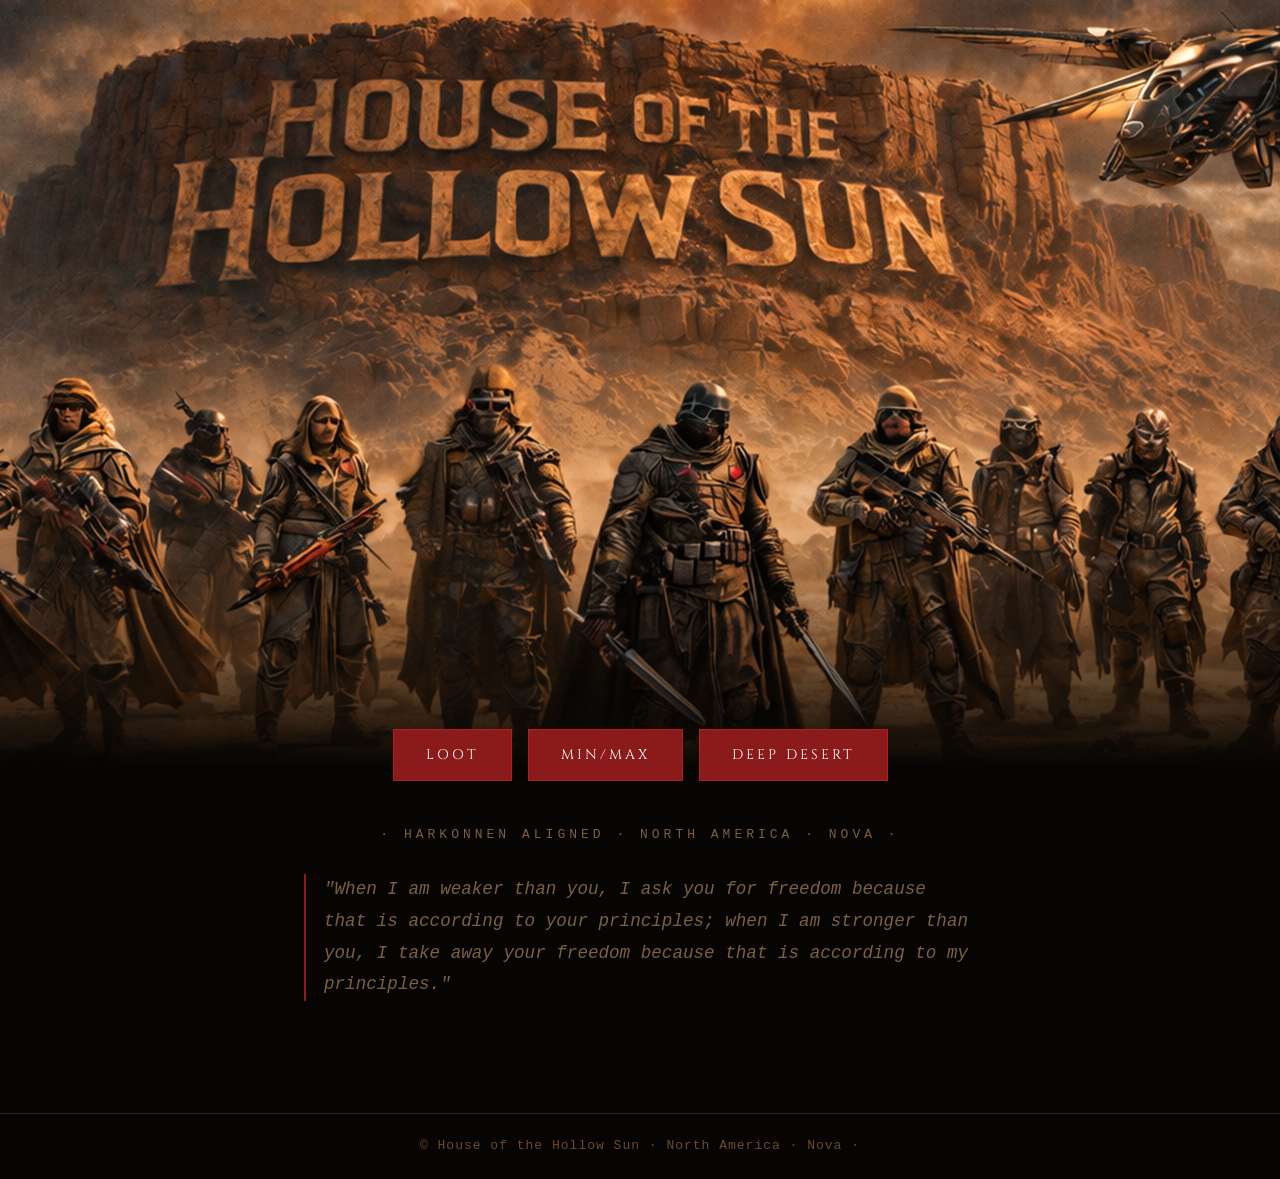
==== commit 8a92e809: "Add files via upload" ====
--- a/index.html
+++ b/index.html
@@ -1,1384 +1,41 @@
-<!DOCTYPE html>
-<html lang="en">
-<head>
-    <meta charset="UTF-8">
-    <meta name="viewport" content="width=device-width, initial-scale=1.0">
-    <title>House of the Hollow Sun</title>
-    <style>
-        @import url('https://fonts.googleapis.com/css2?family=Cinzel:wght@400;600&display=swap');
-
-        :root {
-            --bg-pure:      #0e0a07;
-            --bg-deep:      #070503;
-            --bg-card:      #161008;
-            --bg-hover:     #1e1610;
-            --border-dim:   #3a2410;
-            --border-mid:   #5a3818;
-            --blood-dark:   #5a1010;
-            --blood-red:    #8b1a1a;
-            --blood-bright: #b02020;
-            --gold:         #c9a030;
-            --gold-dim:     #a07820;
-            --text-bright:  #e8dfc0;
-            --text-main:    #c0a878;
-            --text-muted:   #7a6040;
-            --text-ghost:   #6a4a2a;
-        }
-.quote-block {
-    /* Existing styles remain */
-    font-style: italic;
-    color: var(--text-muted);
-    border-left: 2px solid var(--blood-red);
-    padding-left: 18px;
-    margin-bottom: 36px;
-    max-width: 480px;
-    font-size: 1.2rem;
-    line-height: 1.8;
-}
-
-.quote-content {
-    /* This creates the translucent box effect */
-    background: rgba(0, 0, 0, 0.4);
-    padding: 10px;
-    border-radius: 4px;
-}
-        * { box-sizing: border-box; margin: 0; padding: 0; }
-
-       body {
-    background-image: url('Banner.png');
-    background-size: cover;
-    background-position: center;
-    background-repeat: no-repeat;
-    background-attachment: scroll;
-    background-color: var(--bg-pure); /* Fallback color */
-    color: var(--text-main);
-    font-family: 'Courier New', Courier, monospace;
-    line-height: 1.6;
-    overflow-x: hidden;
-}
-        .container { max-width: 1200px; margin: 0 auto; padding: 0 32px; }
-
-        /* ── NAV ── */
-        header {
-            background: var(--bg-deep);
-            border-bottom: 1px solid var(--border-dim);
-            padding: 18px 0;
-            position: sticky;
-            top: 0;
-            z-index: 100;
-        }
-        .nav-flex { display: flex; justify-content: space-between; align-items: center; }
-        .logo {
-            font-family: 'Cinzel', serif;
-            font-size: 16px;
-            letter-spacing: 3px;
-            color: var(--gold);
-            text-transform: uppercase;
-        }
-        .logo-dim { color: var(--text-muted); }
-        nav a {
-            font-size: 14px;
-            letter-spacing: 2px;
-            text-transform: uppercase;
-            color: var(--text-muted);
-            text-decoration: none;
-            margin-left: 28px;
-            cursor: pointer;
-            transition: color 0.15s;
-        }
-        nav a:hover, nav a.active { color: var(--gold); }
-
-        /* ── VIEW SWITCHING ── */
-        .view { display: none; }
-        .view.active { display: block; }
-
-        /* ── BLOOD BAR ── */
-        .blood-bar { height: 2px; background: var(--blood-red); }
-
-        /* ══════════════════════════════════════
-           HOME PAGE
-        ══════════════════════════════════════ */
-        .hero-split {
-            display: grid;
-            grid-template-columns: 1.2fr 0.8fr;
-            border-bottom: 2px solid var(--border-mid);
-            min-height: 480px;
-        }
-        .hero-left {
-            padding: 60px 40px 60px 0;
-            display: flex;
-            flex-direction: column;
-            justify-content: center;
-            border-right: 2px solid var(--border-dim);
-        }
-        .eyebrow {
-            font-size: 13px;
-            letter-spacing: 4px;
-            color: var(--text-muted);
-            text-transform: uppercase;
-            margin-bottom: 18px;
-        }
-        .hero-left h1 {
-            font-family: 'Cinzel', serif;
-            font-size: 2.2rem;
-            text-transform: uppercase;
-            letter-spacing: 3px;
-            color: var(--gold);
-            line-height: 1.2;
-            margin-bottom: 28px;
-        }
-        .hero-left h1 span { color: var(--blood-red); }
-        .quote-block {
-            font-style: italic;
-            color: var(--text-muted);
-            border-left: 2px solid var(--blood-red);
-            padding-left: 18px;
-            margin-bottom: 36px;
-            max-width: 480px;
-            font-size: 1.05rem;
-            line-height: 1.8;
-        }
-        .btn-group { display: flex; gap: 16px; }
-        .btn-primary {
-            background: var(--blood-red);
-            border: 1px solid var(--blood-bright);
-            color: #fff;
-            padding: 12px 24px;
-            text-transform: uppercase;
-            letter-spacing: 2px;
-            font-size: 14px;
-            cursor: pointer;
-            font-family: 'Cinzel', serif;
-            transition: background 0.15s;
-            text-decoration: none;
-        }
-        .btn-primary:hover { background: var(--blood-bright); }
-        .btn-outline {
-            background: transparent;
-            border: 1px solid var(--border-mid);
-            color: var(--text-bright);
-            padding: 12px 24px;
-            text-transform: uppercase;
-            letter-spacing: 2px;
-            font-size: 14px;
-            cursor: pointer;
-            font-family: 'Cinzel', serif;
-            transition: border-color 0.15s, color 0.15s;
-        }
-        .btn-outline:hover { border-color: var(--gold-dim); color: var(--gold); }
-        .hero-right {
-            display: flex;
-            align-items: center;
-            justify-content: center;
-            padding: 40px;
-            background: radial-gradient(circle at center, #180a04 0%, var(--bg-deep) 70%);
-        }
-        .sun-large { width: 220px; height: 220px; opacity: 0.85; }
-
-        .info-grid {
-            display: grid;
-            grid-template-columns: repeat(3, 1fr);
-            border-bottom: 2px solid var(--border-mid);
-        }
-        .info-card {
-            padding: 36px 28px;
-            border-right: 2px solid var(--border-dim);
-            background: var(--bg-card);
-            transition: background 0.15s;
-        }
-        .info-card:last-child { border-right: none; }
-        .info-card.clickable { cursor: pointer; }
-        .info-card.clickable:hover { background: var(--bg-card); }
-        .card-tag {
-            display: block;
-            font-size: 13px;
-            letter-spacing: 2px;
-            color: var(--blood-red);
-            text-transform: uppercase;
-            margin-bottom: 10px;
-        }
-        .info-card h3 {
-            font-family: 'Cinzel', serif;
-            color: var(--gold);
-            font-size: 16px;
-            text-transform: uppercase;
-            letter-spacing: 1px;
-            margin-bottom: 12px;
-        }
-        .info-card p { color: var(--text-muted); font-size: 16px; line-height: 1.7; }
-
-        .bottom-split {
-            display: grid;
-            grid-template-columns: 1.1fr 0.9fr;
-        }
-        .hierarchy-panel {
-            padding: 48px 40px 48px 0;
-            border-right: 2px solid var(--border-dim);
-        }
-        .panel-label {
-            font-size: 13px;
-            letter-spacing: 4px;
-            color: var(--text-ghost);
-            text-transform: uppercase;
-            margin-bottom: 24px;
-            display: block;
-        }
-        .rank-row {
-            display: flex;
-            justify-content: space-between;
-            align-items: center;
-            padding: 16px 14px;
-            border-bottom: 1px solid var(--border-dim);
-            background: var(--bg-card);
-            margin-bottom: 2px;
-        }
-        .rank-row:last-child { border-bottom: none; margin-bottom: 0; }
-        .rank-name {
-            font-family: 'Cinzel', serif;
-            font-size: 16px;
-            color: var(--text-bright);
-            text-transform: uppercase;
-            letter-spacing: 1px;
-            display: flex;
-            align-items: center;
-            gap: 14px;
-        }
-        .rank-pip {
-            display: inline-block;
-            width: 3px;
-            height: 18px;
-            background: var(--text-muted);
-            flex-shrink: 0;
-        }
-        .pip-gold  { background: var(--gold-dim); }
-        .pip-blood { background: var(--blood-red); }
-        .pip-dim   { background: var(--border-mid); }
-        .rank-desc { font-size: 15px; color: var(--text-muted); }
-
-        .doctrine-panel {
-            padding: 48px 40px;
-            display: flex;
-            flex-direction: column;
-            align-items: center;
-            justify-content: center;
-            text-align: center;
-        }
-        .sun-small { width: 72px; height: 72px; margin-bottom: 22px; }
-        .doctrine-quote {
-            font-style: italic;
-            color: var(--text-muted);
-            font-size: 16px;
-            letter-spacing: 1px;
-            line-height: 1.8;
-            margin-bottom: 10px;
-        }
-        .doctrine-attr {
-            font-size: 13px;
-            letter-spacing: 2px;
-            color: var(--blood-red);
-            text-transform: uppercase;
-        }
-
-        /* ══════════════════════════════════════
-           LOOT DATABASE PAGE
-        ══════════════════════════════════════ */
-        .db-header {
-            padding: 36px 0 24px;
-            border-bottom: 1px solid var(--border-dim);
-            display: flex;
-            align-items: flex-end;
-            justify-content: space-between;
-        }
-        .db-header h2 {
-            font-family: 'Cinzel', serif;
-            color: var(--gold);
-            font-size: 1.7rem;
-            text-transform: uppercase;
-            letter-spacing: 3px;
-        }
-        .db-header p { color: var(--text-muted); font-size: 15px; margin-top: 4px; }
-        .db-total { font-family: 'Cinzel', serif; font-size: 2rem; color: var(--blood-red); text-align: right; }
-        .db-total-label { font-size: 13px; letter-spacing: 2px; color: var(--text-ghost); text-transform: uppercase; }
-
-        .filter-dashboard {
-            background: var(--bg-card);
-            border: 1px solid var(--border-dim);
-            border-top: none;
-            padding: 24px;
-        }
-        .search-wrap { margin-bottom: 22px; }
-        .db-search {
-            width: 100%;
-            background: var(--bg-deep);
-            border: 1px solid var(--border-dim);
-            color: var(--text-bright);
-            padding: 13px 18px;
-            font-size: 16px;
-            font-family: 'Courier New', monospace;
-            outline: none;
-            transition: border-color 0.15s;
-        }
-        .db-search:focus { border-color: var(--blood-red); }
-        .db-search::placeholder { color: var(--text-ghost); }
-
-        .filter-label {
-            font-size: 13px;
-            letter-spacing: 3px;
-            color: var(--text-ghost);
-            text-transform: uppercase;
-            margin-bottom: 10px;
-        }
-        .filter-row { display: flex; flex-wrap: wrap; gap: 8px; margin-bottom: 18px; }
-        .filter-row:last-child { margin-bottom: 0; }
-
-        .f-btn {
-            background: var(--bg-deep);
-            border: 1px solid var(--border-dim);
-            color: var(--text-muted);
-            padding: 8px 16px;
-            font-size: 14px;
-            letter-spacing: 1px;
-            text-transform: uppercase;
-            cursor: pointer;
-            font-family: 'Courier New', monospace;
-            transition: border-color 0.15s, color 0.15s, background 0.15s;
-        }
-        .f-btn:hover { border-color: var(--border-mid); color: var(--gold-dim); }
-        .f-btn.active { background: var(--blood-dark); border-color: var(--blood-red); color: #fff; }
-        .f-btn.active:hover { background: var(--blood-red); }
-
-        /* Results area */
-        .db-results { min-height: 260px; margin-bottom: 60px; }
-
-        .db-idle {
-            border: 1px solid var(--border-dim);
-            border-top: none;
-            padding: 72px 32px;
-            text-align: center;
-            background: var(--bg-card);
-        }
-        .db-idle-sun { margin: 0 auto 20px; }
-        .db-idle-text {
-            font-family: 'Cinzel', serif;
-            font-size: 16px;
-            color: var(--text-ghost);
-            font-style: italic;
-        }
-        .db-idle-sub {
-            font-size: 13px;
-            letter-spacing: 2px;
-            color: var(--text-ghost);
-            text-transform: uppercase;
-            margin-top: 8px;
-            opacity: 0.5;
-        }
-
-        .db-result-bar {
-            background: var(--bg-deep);
-            border: 1px solid var(--border-dim);
-            border-top: none;
-            border-bottom: none;
-            padding: 10px 20px;
-            display: flex;
-            justify-content: space-between;
-            align-items: center;
-        }
-        .db-result-title {
-            font-family: 'Cinzel', serif;
-            font-size: 14px;
-            color: var(--blood-red);
-            letter-spacing: 2px;
-            text-transform: uppercase;
-        }
-        .db-result-count { font-size: 14px; color: var(--text-ghost); }
-
-        .table-wrap {
-            border: 1px solid var(--border-dim);
-            border-top: none;
-            overflow-x: auto;
-            background: var(--bg-card);
-        }
-        table { width: 100%; border-collapse: collapse; font-size: 16px; }
-        thead tr { background: var(--bg-deep); border-bottom: 2px solid var(--blood-dark); }
-        th {
-            font-family: 'Cinzel', serif;
-            color: var(--gold-dim);
-            font-size: 13px;
-            letter-spacing: 2px;
-            text-transform: uppercase;
-            padding: 13px 18px;
-            text-align: left;
-            font-weight: 400;
-            white-space: nowrap;
-        }
-        th.rate-th { text-align: center; }
-        tbody tr { border-bottom: 1px solid var(--border-dim); }
-        tbody tr:last-child { border-bottom: none; }
-        tbody tr:hover td { background: var(--bg-hover); }
-        td { padding: 12px 18px; color: var(--text-muted); vertical-align: middle; }
-        td.td-name { color: var(--text-bright); font-weight: bold; max-width: 240px; }
-        td.td-cat { font-size: 13px; letter-spacing: 1px; text-transform: uppercase; white-space: nowrap; }
-        td.td-rate { text-align: center; font-family: 'Cinzel', serif; font-size: 14px; white-space: nowrap; }
-
-        .cat-weapons       { color: var(--blood-red); }
-        .cat-augmentations { color: var(--gold-dim); }
-        .cat-garments      { color: #5a7050; }
-        .cat-tools         { color: #4a5870; }
-        .cat-consumables   { color: #7a5040; }
-
-        .rate-high { color: var(--blood-bright); }
-        .rate-mid  { color: var(--gold-dim); }
-        .rate-low  { color: var(--text-muted); }
-        .rate-none { color: var(--border-mid); }
-
-        .db-empty {
-            border: 1px solid var(--border-dim);
-            border-top: none;
-            padding: 48px;
-            text-align: center;
-            font-family: 'Cinzel', serif;
-            font-size: 16px;
-            color: var(--text-ghost);
-            font-style: italic;
-            background: var(--bg-card);
-        }
-
-        /* ── FOOTER ── */
-        footer {
-            border-top: 1px solid var(--border-dim);
-            padding: 22px 0;
-        }
-        .footer-inner {
-            display: flex;
-            justify-content: space-between;
-            align-items: center;
-            font-size: 14px;
-            color: var(--text-ghost);
-            letter-spacing: 1px;
-        }
-        .footer-link {
-            background: none;
-            border: 1px solid var(--border-dim);
-            color: var(--text-muted);
-            padding: 8px 16px;
-            font-size: 13px;
-            letter-spacing: 1px;
-            text-transform: uppercase;
-            cursor: pointer;
-            font-family: 'Courier New', monospace;
-            transition: border-color 0.15s, color 0.15s;
-            text-decoration: none;
-        }
-        .footer-link:hover { border-color: var(--blood-red); color: var(--gold); }
-        /* ══════════════════════════════════════
-           MIN/MAX PAGE
-        ══════════════════════════════════════ */
-        .mm-header {
-            padding: 36px 0 24px;
-            border-bottom: 1px solid var(--border-dim);
-            display: flex;
-            align-items: flex-end;
-            justify-content: space-between;
-        }
-        .mm-header h2 {
-            font-family: 'Cinzel', serif;
-            color: var(--gold);
-            font-size: 1.7rem;
-            text-transform: uppercase;
-            letter-spacing: 3px;
-        }
-        .mm-header p { color: var(--text-muted); font-size: 15px; margin-top: 4px; }
-
-        .mm-filter-dashboard {
-            background: var(--bg-card);
-            border: 1px solid var(--border-dim);
-            border-top: none;
-            padding: 24px;
-        }
-        .mm-filter-group { margin-bottom: 18px; }
-        .mm-filter-group:last-child { margin-bottom: 0; }
-
-        .f-btn:disabled,
-        .f-btn.f-btn-disabled {
-            opacity: 0.28;
-            cursor: not-allowed;
-            pointer-events: none;
-        }
-
-        .mm-results { min-height: 260px; margin-bottom: 60px; }
-
-        .mm-result-bar {
-            background: var(--bg-deep);
-            border: 1px solid var(--border-dim);
-            border-top: none;
-            border-bottom: none;
-            padding: 10px 20px;
-            display: flex;
-            justify-content: space-between;
-            align-items: center;
-        }
-        .mm-result-title {
-            font-family: 'Cinzel', serif;
-            font-size: 14px;
-            color: var(--blood-red);
-            letter-spacing: 2px;
-            text-transform: uppercase;
-        }
-        .mm-result-count { font-size: 14px; color: var(--text-ghost); }
-
-        .mm-table-wrap {
-            border: 1px solid var(--border-dim);
-            border-top: none;
-            overflow-x: auto;
-            background: var(--bg-card);
-            margin-bottom: 60px;
-        }
-        .mm-table-wrap table { width: 100%; border-collapse: collapse; font-size: 16px; }
-        .mm-table-wrap thead tr { background: var(--bg-deep); border-bottom: 2px solid var(--blood-dark); }
-        .mm-table-wrap th {
-            font-family: 'Cinzel', serif;
-            color: var(--gold-dim);
-            font-size: 13px;
-            letter-spacing: 2px;
-            text-transform: uppercase;
-            padding: 13px 18px;
-            text-align: left;
-            font-weight: 400;
-            white-space: nowrap;
-        }
-        .mm-table-wrap th.th-num { text-align: center; }
-        .mm-table-wrap tbody tr { border-bottom: 1px solid var(--border-dim); }
-        .mm-table-wrap tbody tr:last-child { border-bottom: none; }
-        .mm-table-wrap tbody tr:hover td { background: var(--bg-hover); }
-        .mm-table-wrap td { padding: 12px 18px; color: var(--text-muted); vertical-align: top; }
-        .mm-table-wrap td.td-rank {
-            text-align: center;
-            font-family: 'Cinzel', serif;
-            font-size: 15px;
-            color: var(--text-ghost);
-            white-space: nowrap;
-        }
-        .mm-table-wrap td.td-weapon {
-            color: var(--text-bright);
-            font-weight: bold;
-            font-size: 16px;
-            white-space: nowrap;
-        }
-        .mm-table-wrap td.td-type {
-            font-size: 13px;
-            letter-spacing: 1px;
-            text-transform: uppercase;
-            white-space: nowrap;
-        }
-        .mm-type-body     { color: var(--blood-red); }
-        .mm-type-headshot { color: var(--gold-dim); }
-        .mm-type-shield   { color: #4a5870; }
-        .mm-table-wrap td.td-build {
-            font-size: 14px;
-            color: var(--text-muted);
-            line-height: 1.7;
-            min-width: 220px;
-        }
-        .mm-table-wrap td.td-build .build-aug {
-            display: block;
-            color: var(--text-ghost);
-            font-size: 13px;
-        }
-        .mm-table-wrap td.td-build .build-aug + .build-aug { margin-top: 2px; }
-        .mm-table-wrap td.td-dps {
-            text-align: right;
-            font-family: 'Cinzel', serif;
-            font-size: 15px;
-            white-space: nowrap;
-            padding-right: 22px;
-        }
-        .mm-table-wrap td.td-notes {
-            font-size: 14px;
-            color: var(--text-ghost);
-            line-height: 1.6;
-            min-width: 180px;
-        }
-
-        .dps-high { color: var(--blood-bright); }
-        .dps-mid  { color: var(--gold-dim); }
-        .dps-low  { color: var(--text-muted); }
-
-        .mm-no-data {
-            border: 1px solid var(--border-dim);
-            border-top: none;
-            padding: 48px;
-            text-align: center;
-            font-family: 'Cinzel', serif;
-            font-size: 16px;
-            color: var(--text-ghost);
-            font-style: italic;
-            background: var(--bg-card);
-        }
-    </style>
-    <meta property="og:title" content="House of the Hollow Sun">
-<meta property="og:description" content="North America · Nova · Yaracuwan · Dune: Awakening">
-<meta property="og:image" content="https://houseofthehollowsun.github.io/banner.png">
-<meta property="og:url" content="https://houseofthehollowsun.github.io/">
-<meta property="og:type" content="website">
-<meta name="theme-color" content="#000000">
-</head>
-<body>
-
-<header>
-    <div class="container nav-flex">
-        <div class="logo">☽ House of the <span class="logo-dim">Hollow Sun</span></div>
-        <nav id="mainNav">
-            <a onclick="switchView('home')" id="nav-home" class="active">Main</a>
-            <a onclick="switchView('roster')" id="nav-roster">Roster</a>
-            <a onclick="switchView('loot')" id="nav-loot">Loot</a>
-            <a onclick="switchView('minmax')" id="nav-minmax">Min/Max</a>
-            <a onclick="switchView('deepdesert')" id="nav-deepdesert">Deep Desert</a>
-            <a href="https://discord.gg/zNzHRwdEUU" target="_blank">Join</a>
-        </nav>
-    </div>
-</header>
-<div class="blood-bar"></div>
-
-<!-- ══════ HOME VIEW ══════ -->
-<div id="view-home" class="view active">
-<main class="container">
-
-    <section class="hero-split">
-        <div>
-            <div class="eyebrow">Harkonnen Aligned · North America · Nova · Kathib</div>
-            <h1>House of the<br><span>Hollow Sun</span></h1>
-            <div class="quote-block">
-                <div class="quote-content">
-        "When I am weaker than you, I ask you for freedom because that is according to your principles; when I am stronger than you, I take away your freedom because that is according to my principles."
-                </div>
-                    </div>
-            <div class="btn-group">
-                <a href="https://discord.gg/zNzHRwdEUU" target="_blank" class="btn-primary">Seek Entry</a>
-                <button class="btn-outline" onclick="switchView('lore')">Our Chronicle</button>
-            </div>
-			
-    </section>
-
-    <section class="info-grid">
-        <div class="info-card">
-            <span class="card-tag">Operations</span>
-            <h3>Overland Campaigns</h3>
-            <p>Coordinated strikes across testing stations. Cross-referenced loot tracking maintained by guild Mentats. Guild access loot storages.</p>
-        </div>
-        <div class="info-card clickable" onclick="switchView('loot')">
-            <span class="card-tag">Intelligence</span>
-            <h3>Loot Database</h3>
-            <p>Compiled from six stations. Catalogued cross-reference items. Drop rates tracked. Actively monitored and updated.</p>
-        </div>
-        <div class="info-card">
-            <span class="card-tag">Brotherhood</span>
-            <h3>The Inner Circle</h3>
-            <p>We move as one. Discord-based support and communications. Needs are met. Weakness purged.</p>
-        </div>
-    </section>
-
-    <section class="bottom-split">
-        <div class="hierarchy-panel">
-            <span class="panel-label">The Hierarchy</span>
-            <div class="rank-row">
-                <span class="rank-name"><span class="rank-pip pip-gold"></span><strong>Na-Baron of the Void</strong></span>
-                <span class="rank-desc">Guild Leader</span>
-            </div>
-            <div class="rank-row">
-                <span class="rank-name"><span class="rank-pip pip-blood"></span>Terror-Lords</span>
-                <span class="rank-desc">High Ranked Officers</span>
-
-            </div>
-            <div class="rank-row">
-                <span class="rank-name"><span class="rank-pip pip-dim"></span>Sietch Breaker</span>
-                <span class="rank-desc">Veteran Enforcer</span>
-            </div>
-            <div class="rank-row">
-                <span class="rank-name"><span class="rank-pip pip-blood"></span>Harvester</span>
-                <span class="rank-desc">Proven Member</span>
-            </div>
-
-            <div class="rank-row">
-                <span class="rank-name"><span class="rank-pip pip-dim"></span>Unburned</span>
-                <span class="rank-desc">Under Faction Rank 5</span>
-            </div>
-        </div>
-        <div class="doctrine-panel">
-            <svg class="sun-small" viewBox="0 0 80 80" xmlns="http://www.w3.org/2000/svg">
-                <circle cx="40" cy="40" r="36" fill="none" stroke="#1e0a04" stroke-width="0.5"/>
-                <circle cx="40" cy="40" r="28" fill="none" stroke="#2a1008" stroke-width="0.5"/>
-                <circle cx="40" cy="40" r="20" fill="none" stroke="#3a1408" stroke-width="0.5" stroke-dasharray="3 4"/>
-                <circle cx="40" cy="40" r="12" fill="none" stroke="#4a1a10" stroke-width="1"/>
-                <circle cx="40" cy="40" r="5"  fill="#1a0604" stroke="#8b1a1a" stroke-width="1"/>
-                <line x1="40" y1="4"  x2="40" y2="20" stroke="#2a1008" stroke-width="0.5"/>
-                <line x1="40" y1="60" x2="40" y2="76" stroke="#2a1008" stroke-width="0.5"/>
-                <line x1="4"  y1="40" x2="20" y2="40" stroke="#2a1008" stroke-width="0.5"/>
-                <line x1="60" y1="40" x2="76" y2="40" stroke="#2a1008" stroke-width="0.5"/>
-                <polygon points="40,4  42,12  40,10  38,12" fill="#5a1a1a"/>
-                <polygon points="40,76 42,68  40,70  38,68" fill="#5a1a1a"/>
-                <polygon points="4,40  12,38  10,40  12,42" fill="#5a1a1a"/>
-                <polygon points="76,40 68,38  70,40  68,42" fill="#5a1a1a"/>
-            </svg>
-            <div class="doctrine-quote">"Always do it for an overriding purpose - and know your purpose!"</div>
-            <div class="doctrine-attr">— House Doctrine</div>
-        </div>
-    </section>
-
-</main>
-</div>
-
-<!-- ══════ LOOT VIEW ══════ -->
-<div id="view-loot" class="view">
-<main class="container">
-
-    <section class="db-header">
-        <div>
-            <h2>Loot Intelligence Archive</h2>
-            <p>Strategic item yields mapped across all known overland testing facility sectors.</p>
-        </div>
-        <div style="text-align:right;">
-            <div class="db-total" id="db-count">193</div>
-            <div class="db-total-label">Items catalogued</div>
-        </div>
-    </section>
-
-    <div class="filter-dashboard">
-        <div class="search-wrap">
-            <input type="text" id="dbSearch" class="db-search"
-                   placeholder="Search the archive by item name..."
-                   oninput="applyFilters()">
-        </div>
-
-        <div class="filter-label">Category</div>
-        <div class="filter-row" id="grpCat">
-            <button class="f-btn" data-cat="Weapons"       onclick="setCategory(this)">Weapons</button>
-            <button class="f-btn" data-cat="Augmentations" onclick="setCategory(this)">Augmentations</button>
-            <button class="f-btn" data-cat="Garments"      onclick="setCategory(this)">Garments</button>
-            <button class="f-btn" data-cat="Tools"         onclick="setCategory(this)">Tools</button>
-            <button class="f-btn" data-cat="Consumables"   onclick="setCategory(this)">Consumables</button>
-        </div>
-
-        <div class="filter-label">Station — exclusive drops only</div>
-        <div class="filter-row" id="grpStation">
-            <button class="f-btn" data-cat="MULTI" onclick="setCategory(this)">All Stations</button>
-            <button class="f-btn" data-station="Station 24"  onclick="setStation(this)">Station 24</button>
-            <button class="f-btn" data-station="Station 89"  onclick="setStation(this)">Station 89</button>
-            <button class="f-btn" data-station="Station 136" onclick="setStation(this)">Station 136</button>
-            <button class="f-btn" data-station="Station 152" onclick="setStation(this)">Station 152</button>
-            <button class="f-btn" data-station="Station 195" onclick="setStation(this)">Station 195</button>
-            <button class="f-btn" data-station="The Quarry"  onclick="setStation(this)">The Quarry</button>
-        </div>
-    </div>
-
-    <div class="db-results" id="dbResults">
-        <div class="db-idle" id="dbIdle">
-            <svg width="56" height="56" viewBox="0 0 56 56" xmlns="http://www.w3.org/2000/svg" class="db-idle-sun">
-                <circle cx="28" cy="28" r="24" fill="none" stroke="#1a0a04" stroke-width="0.5"/>
-                <circle cx="28" cy="28" r="18" fill="none" stroke="#220e06" stroke-width="0.5"/>
-                <circle cx="28" cy="28" r="12" fill="none" stroke="#2a1008" stroke-width="0.5" stroke-dasharray="3 4"/>
-                <circle cx="28" cy="28" r="7"  fill="none" stroke="#3a1408" stroke-width="1"/>
-                <circle cx="28" cy="28" r="3"  fill="#1a0604" stroke="#8b1a1a" stroke-width="0.8"/>
-                <polygon points="28,4  29.5,10  28,8.5  26.5,10"  fill="#4a1a1a"/>
-                <polygon points="28,52 29.5,46  28,47.5 26.5,46"  fill="#4a1a1a"/>
-                <polygon points="4,28  10,26.5  8.5,28  10,29.5"  fill="#4a1a1a"/>
-                <polygon points="52,28 46,26.5  47.5,28 46,29.5"  fill="#4a1a1a"/>
-            </svg>
-            <p class="db-idle-text">Select a category or station to reveal the archive.</p>
-            <p class="db-idle-sub">Or search by name above</p>
-        </div>
-    </div>
-
-</main>
-</div>
-<div id="view-roster" class="view">
-<main class="container">
-    <section class="db-header">
-        <div>
-            <h2>Guild <span style="color: var(--blood-red);">Roster</span></h2>
-            <p>The Formidable members of the House of the Hollow Sun.</p>
-        </div>
-    </section>
-    <div class="table-wrap">
-        <table>
-            <thead>
-                <tr>
-                    <th>Name</th>
-                    <th>Rank</th>
-                </tr>
-            </thead>
-            <tbody>
-                <tr><td class="td-name">Ma'an Til</td><td>Na-Baron of the Void</td></tr>
-                <tr><td class="td-name">Flaccid Centaur</td><td>Terror-Lord</td></tr>
-                <tr><td class="td-name">izumi</td><td>Terror-Lord</td></tr>
-                <tr><td class="td-name">Leigha</td><td>PvP Chaos Demon</td></tr>
-                <tr><td class="td-name">ExE</td><td>Terror-Lord</td></tr>
-            </tbody>
-        </table>
-    </div>
-</main>
-</div>
-<div id="view-lore" class="view">
-<main class="container">
-    <section class="db-header" style="border: none; padding-top: 60px;">
-        <h2 style="font-family: 'Cinzel', serif; font-size: 3rem; color: var(--gold); text-transform: uppercase; letter-spacing: 3px;">
-            Our <span style="color: var(--blood-red);">Chronicle</span>
-        </h2>
-    </section>
-
-        <section><p style="color: var(--text-muted); font-family: 'Courier New', monospace; font-size: 0.8rem; margin-top: 0px; font-style: italic;">
-        A brief history of our glorious history and rise to the top
-            </p>
-        </section>
-
-    <div style="background: rgba(22, 16, 8, 0.6); border: 1px solid var(--border-dim); padding: 40px; margin-top: 24px; color: var(--text-main); font-family: 'Courier New', monospace; line-height: 1.8; max-width: 800px;">
-
-    <p style="margin-bottom: 20px;"><h3><strong>The Genesis of the Void</strong></h3><br>
-In the early cycles, the Landsraad stood as a closed gate to those walking alone. Seeking influence, Ma’an Til stood apart from the existing political machines, rejecting the call of established banners. Out of this solitary ambition, the House of the Hollow Sun was forged—not as a gathering of the weak, but as a crucible for those who refuse to serve. It began as a whisper in the dunes, a singular will carving out territory where others saw only risk.
-
-    <p style="margin-bottom: 20px;"><h3><strong>The Twin Scourge</strong></h3>
-The ascent accelerated when Izumi stepped from the shifting sands to join the cause. For months, the two operated as a silent, lethal collective—a death squad that acted with singular precision. They did not merely compete for territory; they dismantled opposition. By maintaining an unshakable grip on the Landsraad rankings, the duo proved that sheer tenacity and combat efficiency could override the numerical superiority of larger, bloated factions.</p>
-
-    <p style="margin-bottom: 20px;"><h3><strong>The Expanding Shadow</strong></h3>
-The transition from a lethal pair to a commanding power began with the induction of Exe, an act that signaled a new era of dominance. The House shed its isolationist shell, rapidly absorbing those who possessed the grit to thrive under our banner. We did not grow by chance, but by design. Today, we stand as the preeminent Harkonnen force on the Nova server, a testament to what can be achieved when raw power is unified under a single, <strong>Hollow Sun</strong>.</p>
-
-    <p style="font-family: 'Cinzel', serif; font-size: 1.8rem; color: var(--gold); text-transform: uppercase; letter-spacing: 2px;">
-           <br> Hail Harkonnen<br> <span style="color: var(--blood-red);">Hail the Hollow Sun</span>
-        </h2>
-        </p>
-        </div>
-        </main>
-        </div>
-<div id="view-minmax" class="view">
-<main class="container">
-
-    <section class="mm-header">
-        <div>
-            <h2>Weapon Min/Max</h2>
-            <p>Optimal augment builds and ranked DPS across all weapon classes. Data: community testing.</p>
-        </div>
-    </section>
-
-    <div class="mm-filter-dashboard">
-        <div class="mm-filter-group">
-            <div class="filter-label">Damage Type</div>
-            <div class="filter-row" id="mmGrpDmg">
-                <button class="f-btn" data-dmg="body"     onclick="mmSetDmg(this)">Body Damage</button>
-                <button class="f-btn" data-dmg="headshot" onclick="mmSetDmg(this)">Headshot</button>
-                <button class="f-btn" data-dmg="shield"   onclick="mmSetDmg(this)">Shield Break</button>
-                <button class="f-btn" data-dmg="best"     onclick="mmSetDmg(this)">Overall Best</button>
-            </div>
-        </div>
-    </div>
-
-    <div class="mm-results" id="mmResults">
-        <div class="db-idle">
-            <svg width="56" height="56" viewBox="0 0 56 56" xmlns="http://www.w3.org/2000/svg" class="db-idle-sun">
-                <circle cx="28" cy="28" r="24" fill="none" stroke="#1a0a04" stroke-width="0.5"/>
-                <circle cx="28" cy="28" r="18" fill="none" stroke="#220e06" stroke-width="0.5"/>
-                <circle cx="28" cy="28" r="12" fill="none" stroke="#2a1008" stroke-width="0.5" stroke-dasharray="3 4"/>
-                <circle cx="28" cy="28" r="7"  fill="none" stroke="#3a1408" stroke-width="1"/>
-                <circle cx="28" cy="28" r="3"  fill="#1a0604" stroke="#8b1a1a" stroke-width="0.8"/>
-                <polygon points="28,4  29.5,10  28,8.5  26.5,10"  fill="#4a1a1a"/>
-                <polygon points="28,52 29.5,46  28,47.5 26.5,46"  fill="#4a1a1a"/>
-                <polygon points="4,28  10,26.5  8.5,28  10,29.5"  fill="#4a1a1a"/>
-                <polygon points="52,28 46,26.5  47.5,28 46,29.5"  fill="#4a1a1a"/>
-            </svg>
-            <p class="db-idle-text">Select a damage type to reveal the rankings.</p>
-            <p class="db-idle-sub">Use augment slots to filter further</p>
-        </div>
-    </div>
-
-</main>
-</div>
-<div id="view-deepdesert" class="view">
-    <main class="container">
-        <section class="db-header" style="border: none; padding-top: 60px; flex-direction: column; align-items: flex-start;">
-    <h2 style="font-family: 'Cinzel', serif; font-size: 3rem; color: var(--gold); text-transform: uppercase; letter-spacing: 3px;">
-        Deep <span style="color: var(--blood-red);">Desert</span>
-    </h2>
-</section>
-
-        <div style="width: 100%; margin-top: 24px; border: 1px solid var(--border-mid);">
-            <img src="deep-desert-map.png" alt="Deep Desert Map" style="width: 100%; height: auto; display: block;">
-        </div>
-    </main>
-</div>
-<footer>
-    <div class="container footer-inner">
-        <span>© House of the Hollow Sun · North America · Nova · Yaracuwan · Dune: Awakening · </span>
-        <a href="https://discord.gg/zNzHRwdEUU" target="_blank" class="footer-link">Seek Entry ➔</a>
-    </div>
-</footer>
-
-<script src="registry.js"></script>
-<script>
-function switchView(viewId) {
-    // Hide all views
-    document.querySelectorAll('.view').forEach(v => v.classList.remove('active'));
-    // Remove active class from all navs
-    document.querySelectorAll('#mainNav a').forEach(a => a.classList.remove('active'));
-
-    // Show target view
-    document.getElementById('view-' + viewId).classList.add('active');
-
-    // Set active nav
-    const navItem = document.getElementById('nav-' + viewId);
-    if (navItem) navItem.classList.add('active');
-}
-    // ── State ──
-    let activeCategory = null;   // null = none, string = cat name, 'MULTI' = multi-station
-    let activeStation  = null;   // null = none, string = station name (exclusive mode)
-
-    const STATION_KEYS = {
-        "Station 24":  "s24",
-        "Station 89":  "s89",
-        "Station 136": "s136",
-        "Station 152": "s152",
-        "Station 195": "s195",
-        "The Quarry":  "qry"
-    };
-    const STATION_NAMES = Object.keys(STATION_KEYS);
-
-    function isMultiStation(row) {
-        return STATION_NAMES.filter(s => row[STATION_KEYS[s]] !== "—").length >= 2;
-    }
-    function isExclusiveTo(row, station) {
-        const key = STATION_KEYS[station];
-        if (row[key] === "—") return false;
-        return STATION_NAMES.filter(s => row[STATION_KEYS[s]] !== "—").length === 1;
-    }
-
-    // ── Toggle helpers ──
-    function setCategory(btn) {
-        const val = btn.dataset.cat;
-        if (activeCategory === val) {
-            activeCategory = null;
-            btn.classList.remove('active');
-        } else {
-            activeCategory = val;
-            document.querySelectorAll('#grpCat .f-btn').forEach(b => b.classList.remove('active'));
-            btn.classList.add('active');
-            // Station and category are mutually exclusive
-            activeStation = null;
-            document.querySelectorAll('#grpStation .f-btn').forEach(b => b.classList.remove('active'));
-        }
-        applyFilters();
-    }
-
-    function setStation(btn) {
-        // "All Stations" button lives in the station row but is a category filter
-        if (btn.dataset.cat === 'MULTI') { setCategory(btn); return; }
-
-        const val = btn.dataset.station;
-        if (activeStation === val) {
-            activeStation = null;
-            btn.classList.remove('active');
-        } else {
-            activeStation = val;
-            document.querySelectorAll('#grpStation .f-btn').forEach(b => b.classList.remove('active'));
-            btn.classList.add('active');
-            // Station and category are mutually exclusive
-            activeCategory = null;
-            document.querySelectorAll('#grpCat .f-btn').forEach(b => b.classList.remove('active'));
-        }
-        applyFilters();
-    }
-
-    // ── Main filter & render ──
-    function applyFilters() {
-        const q = document.getElementById('dbSearch').value.toLowerCase().trim();
-        const hasFilter = activeCategory || activeStation || q;
-
-        if (!hasFilter) { showIdle(); return; }
-
-        let filtered = masterLootRegistry.filter(row => {
-            if (q && !row.name.toLowerCase().includes(q)) return false;
-            if (activeCategory === 'MULTI') return isMultiStation(row);
-            if (activeCategory) return row.cat === activeCategory;
-            if (activeStation)  return isExclusiveTo(row, activeStation);
-            return true;
-        });
-
-        // Determine display mode
-        const exclusiveMode = !!activeStation;
-        const label = activeStation
-            ? `${activeStation} — exclusive drops`
-            : activeCategory === 'MULTI'
-                ? 'Found in multiple stations'
-                : activeCategory || 'Search results';
-
-        renderTable(filtered, label, exclusiveMode);
-    }
-
-    function rateClass(val) {
-        if (!val || val === "—") return "rate-none";
-        const n = parseInt(val);
-        if (n >= 10) return "rate-high";
-        if (n >= 5)  return "rate-mid";
-        return "rate-low";
-    }
-
-    function catClass(cat) {
-        return "cat-" + cat.toLowerCase();
-    }
-
-    function renderTable(items, label, exclusiveMode) {
-        const panel = document.getElementById('dbResults');
-        document.getElementById('db-count').textContent = items.length;
-
-        if (items.length === 0) {
-            panel.innerHTML = '<div class="db-empty">No items found in the archive.</div>';
-            return;
-        }
-
-        // Build header columns
-        let headerCols = '';
-        if (exclusiveMode) {
-            headerCols = `<th class="rate-th">Drop Rate</th>`;
-        } else {
-            headerCols = STATION_NAMES.map(s => `<th class="rate-th">${s.replace('Station ', '').replace('The Quarry', 'The Quarry')}</th>`).join('');
-        }
-
-        // Build rows
-        const rows = items.map(row => {
-            let rateCells = '';
-            if (exclusiveMode) {
-                const key = STATION_KEYS[activeStation];
-                const r = row[key];
-                rateCells = `<td class="td-rate ${rateClass(r)}">${r || '—'}</td>`;
-            } else {
-                rateCells = STATION_NAMES.map(s => {
-                    const r = row[STATION_KEYS[s]];
-                    return `<td class="td-rate ${rateClass(r)}">${r || '—'}</td>`;
-                }).join('');
-            }
-            return `<tr>
-                <td class="td-name">${row.name}</td>
-                <td class="td-cat ${catClass(row.cat)}">${row.cat}</td>
-                ${rateCells}
-            </tr>`;
-        }).join('');
-
-        panel.innerHTML = `
-            <div class="db-result-bar">
-                <span class="db-result-title">${label}</span>
-                <span class="db-result-count">${items.length} items</span>
-            </div>
-            <div class="table-wrap">
-                <table>
-                    <thead><tr>
-                        <th>Item</th>
-                        <th>Category</th>
-                        ${headerCols}
-                    </tr></thead>
-                    <tbody>${rows}</tbody>
-                </table>
-            </div>`;
-    }
-
-    function showIdle() {
-        document.getElementById('db-count').textContent = masterLootRegistry.length;
-        document.getElementById('dbResults').innerHTML = `
-            <div class="db-idle">
-                <svg width="56" height="56" viewBox="0 0 56 56" xmlns="http://www.w3.org/2000/svg" class="db-idle-sun">
-                    <circle cx="28" cy="28" r="24" fill="none" stroke="#1a0a04" stroke-width="0.5"/>
-                    <circle cx="28" cy="28" r="18" fill="none" stroke="#220e06" stroke-width="0.5"/>
-                    <circle cx="28" cy="28" r="12" fill="none" stroke="#2a1008" stroke-width="0.5" stroke-dasharray="3 4"/>
-                    <circle cx="28" cy="28" r="7"  fill="none" stroke="#3a1408" stroke-width="1"/>
-                    <circle cx="28" cy="28" r="3"  fill="#1a0604" stroke="#8b1a1a" stroke-width="0.8"/>
-                    <polygon points="28,4  29.5,10  28,8.5  26.5,10"  fill="#4a1a1a"/>
-                    <polygon points="28,52 29.5,46  28,47.5 26.5,46"  fill="#4a1a1a"/>
-                    <polygon points="4,28  10,26.5  8.5,28  10,29.5"  fill="#4a1a1a"/>
-                    <polygon points="52,28 46,26.5  47.5,28 46,29.5"  fill="#4a1a1a"/>
-                </svg>
-                <p class="db-idle-text">Select a category or station to reveal the archive.</p>
-                <p class="db-idle-sub">Or search by name above</p>
-            </div>`;
-    }
-
-    // ── Min/Max State ──
-    let mmActiveDmg = null;
-    let mmActiveAug = '3';
-
-    const MM_DATA = {
-        body3: [
-            { rank:1,  weapon:"Perforator",                       type:"Body",     build:["Heavy Caliber Upgrade","GRDA 44 Amplifier","Scattergun Rampage-Enhancement"],                  sdps:4099.8, bdps:5931.9,  notes:"" },
-            { rank:2,  weapon:"Regis Tripleshot Repeating Rifle", type:"Body",     build:["JABAL Spitdart Expander","Heavy Caliber Upgrade","JABAL Spitdart Amplifier"],                  sdps:3852.9, bdps:5401.8,  notes:"" },
-            { rank:3,  weapon:"Spitting Cobra",                   type:"Body",     build:["Heavy Caliber Upgrade","Disruptor M11 Sprayer","Disruptor M11 Heavy Kit"],                     sdps:3811.7, bdps:4740.4,  notes:"" },
-            { rank:4,  weapon:"Shellburster",                     type:"Body",     build:["Heavy Caliber Upgrade","Scattergun Rampage-Enhancement","Quick-release Trigger"],              sdps:3531.4, bdps:4350.6,  notes:"" },
-            { rank:5,  weapon:"Blind Fury",                       type:"Body",     build:["JABAL Spitdart Expander","Heavy Caliber Upgrade","JABAL Spitdart Amplifier"],                  sdps:3235.8, bdps:3888.0,  notes:"" },
-            { rank:6,  weapon:"Plasma Cannon",                    type:"Body",     build:["VULCAN GAU-92 Expander","Heavy Caliber Upgrade","VULCAN GAU-92 Disruptive Coating"],           sdps:3348.4, bdps:3348.4,  notes:"" },
-            { rank:7,  weapon:"The Hateful Barker",               type:"Body",     build:["VULCAN GAU-92 Expander","Heavy Caliber Upgrade","VULCAN GAU-92 Disruptive Coating"],           sdps:3131.8, bdps:3643.3,  notes:"" },
-            { rank:8,  weapon:"Sardaukar Intimidator",            type:"Body",     build:["Heavy Caliber Upgrade","Disruptor M11 Sprayer","Disruptor M11 Heavy Kit"],                     sdps:2872.5, bdps:3632.3,  notes:"" },
-            { rank:9,  weapon:"A Dart for Every Man",             type:"Body",     build:["Heavy Caliber Upgrade","Disruptor M11 Sprayer","Disruptor M11 Heavy Kit"],                     sdps:2784.4, bdps:3293.2,  notes:"" },
-            { rank:10, weapon:"Way of the Misr",                  type:"Body",     build:["Heavy Caliber Upgrade","Maula Pistol Expander","Maula Pistol Antipersonnel Rounds"],           sdps:2524.9, bdps:3077.8,  notes:"" },
-            { rank:11, weapon:"Dunewatcher",                      type:"Body",     build:["JABAL Spitdart Expander","Heavy Caliber Upgrade","JABAL Spitdart Amplifier"],                  sdps:2460.1, bdps:3596.7,  notes:"" },
-            { rank:12, weapon:"Black Market K-28 Lasgun",         type:"Body",     build:["Heavy Caliber Upgrade","Lasgun Amplifier","Lasgun Harmonizer"],                                sdps:2414.3, bdps:6386.2,  notes:"" },
-            { rank:13, weapon:"Bashar's Command",                 type:"Body",     build:["Heavy Caliber Upgrade","VULCAN GAU-92 Disruptive Coating","VULCAN GAU-92 Expander"],          sdps:2433.9, bdps:2911.0,  notes:"" },
-            { rank:14, weapon:"The Angry Adder",                  type:"Body",     build:["Heavy Caliber Upgrade","Karpov 38 Heavy Kit","Karpov 38 Precision Kit"],                       sdps:2143.5, bdps:2721.3,  notes:"" },
-            { rank:15, weapon:"Salusan Vengeance",                type:"Body",     build:["Heavy Caliber Upgrade","Karpov 38 Heavy Kit","Karpov 38 Precision Kit"],                       sdps:1990.3, bdps:2656.2,  notes:"" },
-            { rank:16, weapon:"Shishakli's Bite",                 type:"Body",     build:["Heavy Caliber Upgrade","Maula Pistol Expander","Maula Pistol Antipersonnel Rounds"],           sdps:1965.1, bdps:2600.9,  notes:"" },
-            { rank:17, weapon:"Hell-Fury Pistol",                 type:"Body",     build:["Heavy Caliber Upgrade","Rafiq Snubnose Expander","Rafiq Snubnose Heavy Kit"],                  sdps:1742.7, bdps:1986.7,  notes:"" },
-            { rank:18, weapon:"Seethe\u00B3",                     type:"Body",     build:["Heavy Caliber Upgrade","Rafiq Snubnose Expander","Rafiq Snubnose Heavy Kit"],                  sdps:1693.5, bdps:2568.1,  notes:"" },
-            { rank:19, weapon:"The Ancient Way\u00B2",            type:"Body",     build:["Heavy Caliber Upgrade","Missile Launcher Fragmenter","Missile Launcher Heavy Payload"],        sdps:1366.2, bdps:5279.3,  notes:"" },
-            { rank:20, weapon:"Vaporizer",                        type:"Body",     build:["Heavy Caliber Upgrade","Flamethrower Amplifier","Flamethrower Superheater"],                   sdps:1050.1, bdps:1291.7,  notes:"" },
-            { rank:21, weapon:"Regis Disruptor Pistol",           type:"Body",     build:["Heavy Caliber Upgrade","Rafiq Snubnose Disruptive Coating","Rafiq Snubnose Heavy Kit"],        sdps:1048.2, bdps:1206.9,  notes:"" },
-            { rank:22, weapon:"Indara's Lullaby",                 type:"Body",     build:["Heavy Caliber Upgrade","Karpov 38 Heavy Kit","Quick-release Trigger"],                         sdps:968.5,  bdps:1291.0,  notes:"" },
-            { rank:23, weapon:"Glasser",                          type:"Body",     build:["Heavy Caliber Upgrade","Flamethrower Amplifier","Flamethrower Superheater"],                   sdps:956.4,  bdps:1202.0,  notes:"" },
-            { rank:24, weapon:"Ambition",                         type:"Body",     build:["Heavy Caliber Upgrade","Drillshot FK 7 Sprayer","Drillshot FK7 Optimizer"],                    sdps:942.2,  bdps:1396.6,  notes:"" },
-            { rank:25, weapon:"Experimental Lightning Gun",       type:"Body",     build:["Heavy Caliber Upgrade","Karpov 38 Pressurizer","Quick-release Trigger"],                       sdps:784.2,  bdps:1443.8,  notes:"" },
-            { rank:26, weapon:"Penetrator",                       type:"Body",     build:["Drillshot FK 7 Sprayer","Heavy Caliber Upgrade","Drillshot FK7 Optimizer"],                    sdps:710.8,  bdps:1396.6,  notes:"" },
-            { rank:27, weapon:"Regis Burst Drillshot",            type:"Body",     build:["Heavy Caliber Upgrade","Drillshot FK 7 Sprayer","Drillshot FK7 Optimizer"],                    sdps:692.6,  bdps:981.8,   notes:"" },
-            { rank:28, weapon:"Plastanium Pyrocket",              type:"Body",     build:["Heavy Caliber Upgrade","Pyrocket Quickloader","Pyrocket Supercharger"],                        sdps:463.8,  bdps:1238.5,  notes:"" },
-        ],
-        headshot3: [
-            { rank:1,  weapon:"Spitting Cobra",                   type:"Headshot", build:["Heavy Caliber Upgrade","Disruptor M11 Sprayer","Disruptor M11 Personnel-Buster"],             sdps:6577.7, bdps:8419.5,  notes:"" },
-            { rank:2,  weapon:"Regis Tripleshot Repeating Rifle", type:"Headshot", build:["JABAL Spitdart Expander","Heavy Caliber Upgrade","JABAL Spitdart Amplifier"],                 sdps:5779.4, bdps:8102.7,  notes:"" },
-            { rank:3,  weapon:"Way of the Misr",                  type:"Headshot", build:["Heavy Caliber Upgrade","Maula Pistol Antipersonnel Rounds","Maula Pistol Expander"],          sdps:5049.7, bdps:6155.6,  notes:"" },
-            { rank:4,  weapon:"Blind Fury",                       type:"Headshot", build:["JABAL Spitdart Expander","Heavy Caliber Upgrade","JABAL Spitdart Amplifier"],                 sdps:4853.7, bdps:5832.0,  notes:"" },
-            { rank:5,  weapon:"The Angry Adder",                  type:"Headshot", build:["Heavy Caliber Upgrade","Karpov 38 Heavy Kit","Karpov 38 Precision Kit"],                      sdps:4293.2, bdps:5450.5,  notes:"" },
-            { rank:6,  weapon:"Seethe",                           type:"Headshot", build:["Rafiq Snubnose Heavy Kit","Heavy Caliber Upgrade","Rafiq Snubnose Expander"],                 sdps:4233.7, bdps:6420.2,  notes:"" },
-            { rank:7,  weapon:"Shishakli's Bite",                 type:"Headshot", build:["Heavy Caliber Upgrade","Maula Pistol Antipersonnel Rounds","Maula Pistol Expander"],          sdps:3930.2, bdps:5201.7,  notes:"" },
-            { rank:8,  weapon:"Hell-Fury Pistol",                 type:"Headshot", build:["Rafiq Snubnose Heavy Kit","Heavy Caliber Upgrade","Tactical Enhancer"],                       sdps:3880.2, bdps:4966.6,  notes:"" },
-            { rank:9,  weapon:"Seethe\u2074",                     type:"Headshot", build:["Rafiq Snubnose Heavy Kit","Heavy Caliber Upgrade","Tactical Enhancer"],                       sdps:3789.8, bdps:7704.3,  notes:"" },
-            { rank:10, weapon:"Blind Fury\u2074",                 type:"Headshot", build:["Tactical Enhancer","Heavy Caliber Upgrade","JABAL Spitdart Amplifier"],                       sdps:3700.2, bdps:5926.5,  notes:"" },
-            { rank:11, weapon:"Black Market K-28 Lasgun",         type:"Headshot", build:["Heavy Caliber Upgrade","Lasgun Amplifier","Lasgun Harmonizer"],                               sdps:3621.4, bdps:9579.3,  notes:"" },
-            { rank:12, weapon:"Dunewatcher",                      type:"Headshot", build:["JABAL Spitdart Expander","Heavy Caliber Upgrade","JABAL Spitdart Amplifier"],                 sdps:3511.0, bdps:5020.4,  notes:"" },
-            { rank:13, weapon:"Indara's Lullaby",                 type:"Headshot", build:["Heavy Caliber Upgrade","Karpov 38 Precision Kit","Quick-release Trigger"],                    sdps:1629.9, bdps:1829.0,  notes:"" },
-            { rank:14, weapon:"Experimental Lightning Gun",       type:"Headshot", build:["Karpov 38 Precision Kit","Heavy Caliber Upgrade","Tactical Enhancer"],                        sdps:1478.7, bdps:2860.7,  notes:"" },
-            { rank:15, weapon:"Ambition",                         type:"Headshot", build:["Heavy Caliber Upgrade","Drillshot FK 7 Sprayer","Drillshot FK7 Optimizer"],                   sdps:1413.2, bdps:2095.0,  notes:"" },
-            { rank:16, weapon:"Penetrator",                       type:"Headshot", build:["Drillshot FK 7 Sprayer","Heavy Caliber Upgrade","Drillshot FK7 Optimizer"],                   sdps:1066.2, bdps:2095.0,  notes:"" },
-            { rank:17, weapon:"Regis Burst Drillshot",            type:"Headshot", build:["Heavy Caliber Upgrade","Drillshot FK 7 Sprayer","Drillshot FK7 Optimizer"],                   sdps:1038.8, bdps:1472.7,  notes:"" },
-        ],
-        shield: [
-            { rank:1,  weapon:"The Ancient Way",                  type:"Shield",   build:["Capacity Expander (50%)","Disruptive Coating","Missile Launcher Obliterator"],                sdps:139.5,  bdps:823.2,   notes:"Capacity Expander with max roll (50%) gives 2 shots. Sustained DPS doesn't factor in lock-on times." },
-            { rank:2,  weapon:"Sardaukar Intimidator",            type:"Shield",   build:["Disruptor M11 Quickloader","Disruptive Coating","Disruptor M11 Sprayer"],                     sdps:582.4,  bdps:743.5,   notes:"" },
-            { rank:3,  weapon:"A Dart for Every Man",             type:"Shield",   build:["Disruptor M11 Quickloader","Disruptive Coating","Disruptor M11 Sprayer"],                     sdps:608.6,  bdps:725.8,   notes:"Requires high FPS to fire at listed RPM." },
-            { rank:4,  weapon:"Regis Disruptor Pistol",           type:"Shield",   build:["Disruptive Coating","Rafiq Snubnose Disruptive Coating","Rafiq Snubnose Expander"],           sdps:228.2,  bdps:711.2,   notes:"Burst uses single shot damage. Sustained factors in charge times and RPM." },
-            { rank:5,  weapon:"Spitting Cobra",                   type:"Shield",   build:["Disruptor M11 Quickloader","Disruptive Coating","Disruptor M11 Sprayer"],                     sdps:545.4,  bdps:685.4,   notes:"Higher unshielded damage vs other SMGs. Requires high FPS to fire at listed RPM." },
-            { rank:6,  weapon:"The Hateful Barker",               type:"Shield",   build:["VULCAN GAU-92 Disruptive Coating","VULCAN GAU-92 Expander","Quick-release Trigger"],          sdps:452.5,  bdps:551.5,   notes:"Swap VULCAN GAU-92 Expander for Disruptive Coating to get 630.3 Shield Burst DPS." },
-            { rank:7,  weapon:"Bashar's Command",                 type:"Shield",   build:["VULCAN GAU-92 Disruptive Coating","VULCAN GAU-92 Expander","Quick-release Trigger"],          sdps:436.8,  bdps:551.5,   notes:"Swap VULCAN GAU-92 Expander for Disruptive Coating to get 630.3 Shield Burst DPS." },
-            { rank:8,  weapon:"Plasma Cannon",                    type:"Shield",   build:["VULCAN GAU-92 Disruptive Coating","VULCAN GAU-92 Expander","Quick-release Trigger"],          sdps:393.0,  bdps:551.5,   notes:"Swap VULCAN GAU-92 Expander for Disruptive Coating to get 630.3 Shield Burst DPS." },
-            { rank:9,  weapon:"Experimental Lightning Gun",       type:"Shield",   build:["Quick-release Trigger","Disruptive Coating","Karpov 38 Pressurizer"],                         sdps:228.6,  bdps:421.0,   notes:"" },
-            { rank:10, weapon:"Hell-Fury Pistol",                 type:"Shield",   build:["Quick-release Trigger","Disruptive Coating","Rafiq Snubnose Disruptive Coating"],             sdps:182.0,  bdps:369.9,   notes:"" },
-            { rank:11, weapon:"Way of the Misr",                  type:"Shield",   build:["Maula Pistol Disruptive Coating","Maula Pistol Expander","Disruptive Coating"],               sdps:289.3,  bdps:363.2,   notes:"" },
-            { rank:12, weapon:"The Angry Adder",                  type:"Shield",   build:["Quick-release Trigger","Karpov 38 Precision Kit","Disruptive Coating"],                       sdps:264.5,  bdps:348.1,   notes:"" },
-            { rank:13, weapon:"Salusan Vengeance",                type:"Shield",   build:["Quick-release Trigger","Karpov 38 Precision Kit","Disruptive Coating"],                       sdps:250.6,  bdps:348.0,   notes:"" },
-            { rank:14, weapon:"Seethe",                           type:"Shield",   build:["Quick-release Trigger","Rafiq Snubnose Expander","Disruptive Coating"],                       sdps:164.6,  bdps:307.0,   notes:"" },
-            { rank:15, weapon:"Shishakli's Bite",                 type:"Shield",   build:["Maula Pistol Disruptive Coating","Maula Pistol Expander","Maula Pistol Sprayer"],             sdps:142.3,  bdps:209.7,   notes:"" },
-            { rank:16, weapon:"Regis Tripleshot Repeating Rifle", type:"Shield",   build:["Disruptive Coating","JABAL Spitdart Disruptive Coating","JABAL Spitdart Expander"],           sdps:125.2,  bdps:180.1,   notes:"" },
-            { rank:17, weapon:"Dunewatcher",                      type:"Shield",   build:["Disruptive Coating","JABAL Spitdart Disruptive Coating","JABAL Spitdart Expander"],           sdps:109.8,  bdps:163.7,   notes:"" },
-            { rank:18, weapon:"Blind Fury",                       type:"Shield",   build:["Disruptive Coating","JABAL Spitdart Disruptive Coating","JABAL Spitdart Expander"],           sdps:133.5,  bdps:163.4,   notes:"" },
-            { rank:19, weapon:"Indara's Lullaby",                 type:"Shield",   build:["Disruptive Coating","Quick-release Trigger","Karpov 38 Dart Sprayer"],                        sdps:114.2,  bdps:149.2,   notes:"" },
-            { rank:20, weapon:"Shellburster",                     type:"Shield",   build:["Quick-release Trigger","GRDA 44 Expander","Disruptive Coating"],                              sdps:123.7,  bdps:146.6,   notes:"" },
-            { rank:21, weapon:"Perforator",                       type:"Shield",   build:["Quick-release Trigger","GRDA 44 Expander","Disruptive Coating"],                              sdps:96.8,   bdps:143.1,   notes:"" },
-            { rank:22, weapon:"Plastanium Pyrocket",              type:"Shield",   build:["Pyrocket Decimator","Capacity Expander","Pyrocket Supercharger"],                             sdps:17.4,   bdps:59.5,    notes:"" },
-            { rank:23, weapon:"Vaporizer",                        type:"Shield",   build:["Flamethrower Superheater","Flamethrower Amplifier","Flamethrower Superheater"],               sdps:38.1,   bdps:48.3,    notes:"" },
-            { rank:24, weapon:"Glasser",                          type:"Shield",   build:["Flamethrower Superheater","Flamethrower Amplifier","Flamethrower Superheater"],               sdps:36.5,   bdps:48.3,    notes:"" },
-        ],
-        best3: [
-            { rank:1,  weapon:"Perforator",                       type:"Body",     build:["Heavy Caliber Upgrade","GRDA 44 Amplifier","Scattergun Rampage-Enhancement"],                 sdps:4099.8, bdps:5931.9,  notes:"" },
-            { rank:2,  weapon:"Hell-Fury Pistol",                 type:"Headshot", build:["Rafiq Snubnose Heavy Kit","Heavy Caliber Upgrade","Tactical Enhancer"],                       sdps:3880.2, bdps:4966.6,  notes:"Seethe's burst damage is much higher than Hell-Fury." },
-            { rank:3,  weapon:"Regis Tripleshot Repeating Rifle", type:"Body",     build:["JABAL Spitdart Expander","Heavy Caliber Upgrade","JABAL Spitdart Amplifier"],                 sdps:3852.9, bdps:5401.8,  notes:"" },
-            { rank:4,  weapon:"Spitting Cobra",                   type:"Body",     build:["Heavy Caliber Upgrade","Disruptor M11 Sprayer","Disruptor M11 Heavy Kit"],                    sdps:3811.7, bdps:4740.4,  notes:"" },
-            { rank:5,  weapon:"Seethe",                           type:"Headshot", build:["Rafiq Snubnose Heavy Kit","Heavy Caliber Upgrade","Tactical Enhancer"],                       sdps:3789.8, bdps:7704.3,  notes:"Rafiq Snubnose Expander gives a bigger clip but can't maintain accuracy over full clip." },
-            { rank:6,  weapon:"Shellburster",                     type:"Body",     build:["Heavy Caliber Upgrade","Scattergun Rampage-Enhancement","Quick-release Trigger"],             sdps:3531.4, bdps:4350.6,  notes:"Quick-release Trigger keeps DPS high without using a GRDA Amplifier." },
-            { rank:7,  weapon:"Dunewatcher",                      type:"Headshot", build:["JABAL Spitdart Expander","Heavy Caliber Upgrade","JABAL Spitdart Amplifier"],                 sdps:3511.0, bdps:5020.4,  notes:"Can't maintain accuracy for full clip. JABAL Spitdart Toxicity Amplifier is an alternative for PVP." },
-            { rank:8,  weapon:"Plasma Cannon",                    type:"Body",     build:["VULCAN GAU-92 Expander","Heavy Caliber Upgrade","VULCAN GAU-92 Disruptive Coating"],          sdps:3348.4, bdps:3348.4,  notes:"" },
-            { rank:9,  weapon:"Blind Fury",                       type:"Body",     build:["JABAL Spitdart Expander","Heavy Caliber Upgrade","JABAL Spitdart Amplifier"],                 sdps:3235.8, bdps:3888.0,  notes:"" },
-            { rank:10, weapon:"The Hateful Barker",               type:"Body",     build:["VULCAN GAU-92 Expander","Heavy Caliber Upgrade","VULCAN GAU-92 Disruptive Coating"],          sdps:3131.8, bdps:3643.3,  notes:"Very inaccurate." },
-            { rank:11, weapon:"Sardaukar Intimidator",            type:"Body",     build:["Heavy Caliber Upgrade","Disruptor M11 Sprayer","Disruptor M11 Heavy Kit"],                    sdps:2872.5, bdps:3632.3,  notes:"See Shield Break rankings for shield damage build." },
-            { rank:12, weapon:"A Dart for Every Man",             type:"Body",     build:["Heavy Caliber Upgrade","Disruptor M11 Sprayer","Disruptor M11 Heavy Kit"],                    sdps:2784.4, bdps:3293.2,  notes:"See Shield Break rankings for shield damage build." },
-            { rank:13, weapon:"Way of the Misr",                  type:"Body",     build:["Heavy Caliber Upgrade","Maula Pistol Expander","Maula Pistol Antipersonnel Rounds"],          sdps:2524.9, bdps:3077.8,  notes:"" },
-            { rank:14, weapon:"Bashar's Command",                 type:"Body",     build:["Heavy Caliber Upgrade","VULCAN GAU-92 Disruptive Coating","VULCAN GAU-92 Expander"],         sdps:2433.9, bdps:2911.0,  notes:"" },
-            { rank:15, weapon:"Black Market K-28 Lasgun",         type:"Body",     build:["Heavy Caliber Upgrade","Lasgun Amplifier","Lasgun Harmonizer"],                               sdps:2414.3, bdps:6386.2,  notes:"" },
-            { rank:16, weapon:"The Angry Adder",                  type:"Body",     build:["Heavy Caliber Upgrade","Karpov 38 Heavy Kit","Karpov 38 Precision Kit"],                      sdps:2143.5, bdps:2721.3,  notes:"See Headshot Rankings for headshot damage. Can't maintain accuracy for full clip." },
-            { rank:17, weapon:"Salusan Vengeance",                type:"Body",     build:["Heavy Caliber Upgrade","Karpov 38 Heavy Kit","Karpov 38 Precision Kit"],                      sdps:1990.3, bdps:2656.2,  notes:"Can't headshot." },
-            { rank:18, weapon:"Shishakli's Bite",                 type:"Body",     build:["Heavy Caliber Upgrade","Maula Pistol Expander","Maula Pistol Antipersonnel Rounds"],          sdps:1965.1, bdps:2600.9,  notes:"" },
-            { rank:19, weapon:"The Ancient Way\u00B2",            type:"Body",     build:["Heavy Caliber Upgrade","Missile Launcher Fragmenter","Missile Launcher Heavy Payload"],       sdps:1366.2, bdps:5279.3,  notes:"See Shield Break Rankings for shield damage build. Requires 50% Capacity Expander." },
-            { rank:20, weapon:"Vaporizer",                        type:"Body",     build:["Heavy Caliber Upgrade","Flamethrower Amplifier","Flamethrower Superheater"],                  sdps:1050.1, bdps:1291.7,  notes:"Metric doesn't factor in burn damage." },
-            { rank:21, weapon:"Regis Disruptor Pistol",           type:"Body",     build:["Heavy Caliber Upgrade","Rafiq Snubnose Disruptive Coating","Rafiq Snubnose Expander"],       sdps:1048.2, bdps:1206.9,  notes:"See Shield Break rankings for shield damage build." },
-            { rank:22, weapon:"Indara's Lullaby",                 type:"Body",     build:["Heavy Caliber Upgrade","Karpov 38 Heavy Kit","Quick-release Trigger"],                        sdps:968.5,  bdps:1291.0,  notes:"" },
-            { rank:23, weapon:"Glasser",                          type:"Body",     build:["Heavy Caliber Upgrade","Flamethrower Amplifier","Flamethrower Superheater"],                  sdps:956.4,  bdps:1202.0,  notes:"Metric doesn't factor in burn damage." },
-            { rank:24, weapon:"Ambition",                         type:"Body",     build:["Heavy Caliber Upgrade","Drillshot FK 7 Sprayer","Drillshot FK7 Optimizer"],                   sdps:942.2,  bdps:1396.6,  notes:"Deals \u00D71.5 damage through shields." },
-            { rank:25, weapon:"Experimental Lightning Gun",       type:"Body",     build:["Heavy Caliber Upgrade","Karpov 38 Pressurizer","Quick-release Trigger"],                      sdps:784.2,  bdps:1443.8,  notes:"See Shield Break rankings for shield damage build. Body damage used in PVP." },
-            { rank:26, weapon:"Penetrator",                       type:"Body",     build:["Drillshot FK 7 Sprayer","Heavy Caliber Upgrade","Drillshot FK7 Optimizer"],                   sdps:710.8,  bdps:1396.6,  notes:"Deals \u00D71.5 damage through shields. Cannot bleed through shields." },
-            { rank:27, weapon:"Regis Burst Drillshot",            type:"Body",     build:["Heavy Caliber Upgrade","Drillshot FK 7 Sprayer","Drillshot FK7 Optimizer"],                   sdps:692.6,  bdps:981.8,   notes:"Deals \u00D71.5 damage through shields." },
-            { rank:28, weapon:"Plastanium Pyrocket",              type:"Body",     build:["Heavy Caliber Upgrade","Pyrocket Quickloader","Pyrocket Supercharger"],                       sdps:463.8,  bdps:1238.5,  notes:"Metric doesn't factor in burn damage." },
-        ]
-    };
-
-    const MM_AUG_LOCKED_TYPES = new Set(['headshot', 'shield']);
-
-    function mmGetData() {
-        if (!mmActiveDmg) return null;
-        if (mmActiveAug !== '3') return null;
-        if (mmActiveDmg === 'body')     return { rows: MM_DATA.body3,     label: 'Body Damage — 3 Augments' };
-        if (mmActiveDmg === 'headshot') return { rows: MM_DATA.headshot3, label: 'Headshot — 3 Augments (100% Accuracy)' };
-        if (mmActiveDmg === 'shield')   return { rows: MM_DATA.shield,    label: 'Shield Break — 3 Augments' };
-        if (mmActiveDmg === 'best')     return { rows: MM_DATA.best3,     label: 'Overall Best — 3 Augments' };
-        return null;
-    }
-
-    function mmDpsClass(val, maxVal) {
-        if (maxVal === 0) return 'dps-low';
-        const ratio = val / maxVal;
-        if (ratio >= 0.70) return 'dps-high';
-        if (ratio >= 0.35) return 'dps-mid';
-        return 'dps-low';
-    }
-
-    function mmFmt(n) { return n.toFixed(1).replace(/\.0$/, ''); }
-
-    function mmWeaponDisplay(name) {
-        return name.replace(/([²³⁴⁵⁶⁷⁸⁹¹])/g, '<sup>$1</sup>');
-    }
-
-    function mmTypeClass(type) {
-        const t = type.toLowerCase();
-        if (t === 'body')     return 'mm-type-body';
-        if (t === 'headshot') return 'mm-type-headshot';
-        if (t === 'shield')   return 'mm-type-shield';
-        return '';
-    }
-
-    function mmShowIdle() {
-        document.getElementById('mmResults').innerHTML = `
-            <div class="db-idle">
-                <svg width="56" height="56" viewBox="0 0 56 56" xmlns="http://www.w3.org/2000/svg" class="db-idle-sun">
-                    <circle cx="28" cy="28" r="24" fill="none" stroke="#1a0a04" stroke-width="0.5"/>
-                    <circle cx="28" cy="28" r="18" fill="none" stroke="#220e06" stroke-width="0.5"/>
-                    <circle cx="28" cy="28" r="12" fill="none" stroke="#2a1008" stroke-width="0.5" stroke-dasharray="3 4"/>
-                    <circle cx="28" cy="28" r="7"  fill="none" stroke="#3a1408" stroke-width="1"/>
-                    <circle cx="28" cy="28" r="3"  fill="#1a0604" stroke="#8b1a1a" stroke-width="0.8"/>
-                    <polygon points="28,4  29.5,10  28,8.5  26.5,10"  fill="#4a1a1a"/>
-                    <polygon points="28,52 29.5,46  28,47.5 26.5,46"  fill="#4a1a1a"/>
-                    <polygon points="4,28  10,26.5  8.5,28  10,29.5"  fill="#4a1a1a"/>
-                    <polygon points="52,28 46,26.5  47.5,28 46,29.5"  fill="#4a1a1a"/>
-                </svg>
-                <p class="db-idle-text">Select a damage type to reveal the rankings.</p>
-                <p class="db-idle-sub">Use augment slots to filter further</p>
-            </div>`;
-    }
-
-    function mmUpdateAugButtons() {
-        document.querySelectorAll('#mmGrpAug .f-btn').forEach(b => {
-            if (b.dataset.aug !== '3') {
-                b.classList.add('f-btn-disabled');
-                b.classList.remove('active');
-            } else {
-                b.classList.remove('f-btn-disabled');
-            }
-        });
-        if (mmActiveDmg && MM_AUG_LOCKED_TYPES.has(mmActiveDmg)) {
-            mmActiveAug = '3';
-            document.querySelectorAll('#mmGrpAug .f-btn').forEach(b => {
-                b.classList.remove('active');
-                if (b.dataset.aug === '3') b.classList.add('active');
-            });
-        }
-    }
-
-    function mmRender() {
-        if (!mmActiveDmg) { mmShowIdle(); return; }
-        mmUpdateAugButtons();
-
-        if (mmActiveAug !== '3') {
-            const augLabel = mmActiveAug === '2' ? '2 Augments' : '1 Augment';
-            const dmgLabel = { body:'Body Damage', headshot:'Headshot', shield:'Shield Break', best:'Overall Best' }[mmActiveDmg] || '';
-            document.getElementById('mmResults').innerHTML = `
-                <div class="mm-result-bar">
-                    <span class="mm-result-title">${dmgLabel} — ${augLabel}</span>
-                    <span class="mm-result-count">0 entries</span>
-                </div>
-                <div class="mm-no-data">No ${augLabel} data available for this category.</div>`;
-            return;
-        }
-
-        const dataset = mmGetData();
-        if (!dataset) { mmShowIdle(); return; }
-
-        const rows = dataset.rows;
-        const hasNotes = rows.some(r => r.notes);
-        const showType = (mmActiveDmg === 'best');
-        const maxSdps = Math.max(...rows.map(r => r.sdps));
-        const maxBdps = Math.max(...rows.map(r => r.bdps));
-
-        const typeHeader  = showType  ? '<th>Type</th>'  : '';
-        const notesHeader = hasNotes  ? '<th>Notes</th>' : '';
-
-        const rowsHtml = rows.map(r => {
-            const buildLines = r.build.map(a => `<span class="build-aug">\u00B7 ${a}</span>`).join('');
-            const sdpsClass  = mmDpsClass(r.sdps, maxSdps);
-            const bdpsClass  = mmDpsClass(r.bdps, maxBdps);
-            const typeCell   = showType  ? `<td class="td-type ${mmTypeClass(r.type)}">${r.type}</td>` : '';
-            const notesCell  = hasNotes  ? `<td class="td-notes">${r.notes || ''}</td>` : '';
-            return `<tr>
-                <td class="td-rank">${r.rank}</td>
-                <td class="td-weapon">${mmWeaponDisplay(r.weapon)}</td>
-                ${typeCell}
-                <td class="td-build">${buildLines}</td>
-                <td class="td-dps ${sdpsClass}">${mmFmt(r.sdps)}</td>
-                <td class="td-dps ${bdpsClass}">${mmFmt(r.bdps)}</td>
-                ${notesCell}
-            </tr>`;
-        }).join('');
-
-        document.getElementById('mmResults').innerHTML = `
-            <div class="mm-result-bar">
-                <span class="mm-result-title">${dataset.label}</span>
-                <span class="mm-result-count">${rows.length} weapons</span>
-            </div>
-            <div class="mm-table-wrap">
-                <table>
-                    <thead><tr>
-                        <th class="th-num">Rank</th>
-                        <th>Weapon</th>
-                        ${typeHeader}
-                        <th>Best Build</th>
-                        <th class="th-num">Sustained DPS</th>
-                        <th class="th-num">Burst DPS</th>
-                        ${notesHeader}
-                    </tr></thead>
-                    <tbody>${rowsHtml}</tbody>
-                </table>
-            </div>`;
-    }
-
-    function mmSetDmg(btn) {
-        const val = btn.dataset.dmg;
-        if (mmActiveDmg === val) {
-            mmActiveDmg = null;
-            btn.classList.remove('active');
-            mmActiveAug = '3';
-            document.querySelectorAll('#mmGrpAug .f-btn').forEach(b => b.classList.remove('active'));
-            mmUpdateAugButtons();
-            mmShowIdle();
-            return;
-        }
-        mmActiveDmg = val;
-        document.querySelectorAll('#mmGrpDmg .f-btn').forEach(b => b.classList.remove('active'));
-        btn.classList.add('active');
-        mmActiveAug = '3';
-        document.querySelectorAll('#mmGrpAug .f-btn').forEach(b => b.classList.remove('active'));
-        const aug3btn = document.querySelector('#mmGrpAug [data-aug="3"]');
-        if (aug3btn) aug3btn.classList.add('active');
-        mmRender();
-    }
-
-    function mmSetAug(btn) {
-        if (btn.classList.contains('f-btn-disabled')) return;
-        const val = btn.dataset.aug;
-        if (mmActiveAug === val) {
-            mmActiveAug = null;
-            btn.classList.remove('active');
-        } else {
-            mmActiveAug = val;
-            document.querySelectorAll('#mmGrpAug .f-btn').forEach(b => b.classList.remove('active'));
-            btn.classList.add('active');
-        }
-        mmRender();
-    }
-</script>
-</body>
-</html>
+<!DOCTYPE html>
+<html lang="en">
+<head>
+    <meta charset="UTF-8">
+    <meta name="viewport" content="width=device-width, initial-scale=1.0">
+    <title>House of the Hollow Sun</title>
+
+    <link rel="preconnect" href="https://fonts.googleapis.com">
+    <link rel="preconnect" href="https://fonts.gstatic.com" crossorigin>
+    <link href="https://fonts.googleapis.com/css2?family=Cinzel:wght@400;600&display=swap" rel="stylesheet">
+    <link rel="stylesheet" href="style.css">
+
+    <meta property="og:title" content="House of the Hollow Sun">
+    <meta property="og:description" content="North America · Nova · Yaracuwan · Dune: Awakening">
+    <meta property="og:image" content="https://houseofthehollowsun.github.io/banner.png">
+    <meta property="og:url" content="https://houseofthehollowsun.github.io/">
+    <meta property="og:type" content="website">
+    <meta name="theme-color" content="#000000">
+</head>
+<body>
+
+    <header class="hero">
+        <h1 class="sr-only">House of the Hollow Sun</h1>
+        <img src="banner.png" alt="House of the Hollow Sun — a company of armored desert warriors beneath a mesa" class="hero-img">
+    </header>
+    <nav class="page-nav"><a href="loot.html" class="btn">Loot</a><a href="minmax.html" class="btn">Min/Max</a><a href="deep-desert.html" class="btn">Deep Desert</a></nav>
+
+    <main class="content">
+        <p class="eyebrow">· Harkonnen Aligned · North America · Nova · </p>
+
+        <blockquote class="quote">
+            "When I am weaker than you, I ask you for freedom because that is according to your principles; when I am stronger than you, I take away your freedom because that is according to my principles."
+        </blockquote>
+    </main>
+
+    <footer>
+        © House of the Hollow Sun · North America · Nova ·
+    </footer>
+
+</body>
+</html>
--- a/style.css
+++ b/style.css
@@ -0,0 +1,469 @@
+:root {
+    --bg:           #070503;
+    --bg-deep:      #070503;
+    --bg-card:      #161008;
+    --bg-hover:     #1e1610;
+    --border-dim:   #3a2410;
+    --border-mid:   #5a3818;
+    --blood-dark:   #5a1010;
+    --blood-red:    #8b1a1a;
+    --blood-bright: #b02020;
+    --gold:         #c9a030;
+    --gold-dim:     #a07820;
+    --text-bright:  #e8dfc0;
+    --text-main:    #c0a878;
+    --text-muted:   #7a6040;
+    --text-ghost:   #6a4a2a;
+}
+
+* { box-sizing: border-box; margin: 0; padding: 0; }
+
+body {
+    background: var(--bg);
+    color: var(--text-main);
+    font-family: 'Courier New', Courier, monospace;
+    line-height: 1.6;
+}
+
+.sr-only {
+    position: absolute;
+    width: 1px;
+    height: 1px;
+    overflow: hidden;
+    clip: rect(0 0 0 0);
+    white-space: nowrap;
+}
+
+/* ── Hero ── */
+.hero {
+    position: relative;
+    max-width: 1600px;
+    margin: 0 auto;
+}
+.hero-img {
+    display: block;
+    width: 100%;
+    height: auto;
+    max-height: 85vh;
+    object-fit: cover;
+    object-position: center top;
+}
+/* fade the banner into the page background */
+.hero::after {
+    content: "";
+    position: absolute;
+    inset: auto 0 0 0;
+    height: 30%;
+    background: linear-gradient(to bottom, transparent, var(--bg));
+    pointer-events: none;
+}
+
+/* ── Content ── */
+.content {
+    max-width: 720px;
+    margin: 44px auto 0;
+    padding: 0 24px 72px;
+    text-align: center;
+    position: relative;
+    z-index: 1;
+}
+.eyebrow {
+    font-size: 13px;
+    letter-spacing: 4px;
+    text-transform: uppercase;
+    color: var(--text-muted);
+    margin-bottom: 28px;
+}
+.quote {
+    font-style: italic;
+    font-size: 1.1rem;
+    line-height: 1.8;
+    color: var(--text-muted);
+    border-left: 2px solid var(--blood-red);
+    padding-left: 18px;
+    margin: 0 auto 40px;
+    text-align: left;
+}
+
+.btn {
+    display: inline-block;
+    background: var(--blood-red);
+    border: 1px solid var(--blood-bright);
+    color: #fff;
+    padding: 14px 32px;
+    font-family: 'Cinzel', serif;
+    font-size: 14px;
+    letter-spacing: 3px;
+    text-transform: uppercase;
+    text-decoration: none;
+    transition: background 0.15s;
+}
+.btn:hover { background: var(--blood-bright); }
+
+
+/* ── Page buttons (landing + sub-pages) ── */
+.page-nav {
+    display: flex;
+    justify-content: center;
+    flex-wrap: wrap;
+    gap: 16px;
+    padding: 0 24px;
+    margin-top: -36px;
+    position: relative;
+    z-index: 2;
+}
+.page-nav .btn.active { background: var(--blood-bright); border-color: var(--gold-dim); }
+
+/* ── Sub-page top bar ── */
+.topbar {
+    background: var(--bg-deep);
+    border-bottom: 1px solid var(--border-dim);
+    padding: 18px 0;
+}
+.topbar .container { display: flex; justify-content: space-between; align-items: center; flex-wrap: wrap; gap: 14px; }
+.logo {
+    font-family: 'Cinzel', serif;
+    font-size: 16px;
+    letter-spacing: 3px;
+    color: var(--gold);
+    text-transform: uppercase;
+    text-decoration: none;
+}
+.logo-dim { color: var(--text-muted); }
+.topbar .page-nav { margin: 0; padding: 0; gap: 10px; }
+.topbar .btn { padding: 8px 18px; font-size: 12px; letter-spacing: 2px; }
+.blood-bar { height: 2px; background: var(--blood-red); }
+.container { max-width: 1200px; margin: 0 auto; padding: 0 32px; }
+
+/* ── Footer ── */
+footer {
+    border-top: 1px solid var(--border-dim);
+    padding: 22px 24px;
+    text-align: center;
+    font-size: 13px;
+    letter-spacing: 1px;
+    color: var(--text-ghost);
+}
+
+@media (max-width: 600px) {
+    .eyebrow { letter-spacing: 2px; }
+    .quote { font-size: 1rem; }
+}
+
+/* ══ LOOT ARCHIVE ══ */
+.db-header {
+            padding: 36px 0 24px;
+            border-bottom: 1px solid var(--border-dim);
+            display: flex;
+            align-items: flex-end;
+            justify-content: space-between;
+        }
+        .db-header h2 {
+            font-family: 'Cinzel', serif;
+            color: var(--gold);
+            font-size: 1.7rem;
+            text-transform: uppercase;
+            letter-spacing: 3px;
+        }
+        .db-header p { color: var(--text-muted); font-size: 15px; margin-top: 4px; }
+        .db-total { font-family: 'Cinzel', serif; font-size: 2rem; color: var(--blood-red); text-align: right; }
+        .db-total-label { font-size: 13px; letter-spacing: 2px; color: var(--text-ghost); text-transform: uppercase; }
+
+        .filter-dashboard {
+            background: var(--bg-card);
+            border: 1px solid var(--border-dim);
+            border-top: none;
+            padding: 24px;
+        }
+        .search-wrap { margin-bottom: 22px; }
+        .db-search {
+            width: 100%;
+            background: var(--bg-deep);
+            border: 1px solid var(--border-dim);
+            color: var(--text-bright);
+            padding: 13px 18px;
+            font-size: 16px;
+            font-family: 'Courier New', monospace;
+            outline: none;
+            transition: border-color 0.15s;
+        }
+        .db-search:focus { border-color: var(--blood-red); }
+        .db-search::placeholder { color: var(--text-ghost); }
+
+        .filter-label {
+            font-size: 13px;
+            letter-spacing: 3px;
+            color: var(--text-ghost);
+            text-transform: uppercase;
+            margin-bottom: 10px;
+        }
+        .filter-row { display: flex; flex-wrap: wrap; gap: 8px; margin-bottom: 18px; }
+        .filter-row:last-child { margin-bottom: 0; }
+
+        .f-btn {
+            background: var(--bg-deep);
+            border: 1px solid var(--border-dim);
+            color: var(--text-muted);
+            padding: 8px 16px;
+            font-size: 14px;
+            letter-spacing: 1px;
+            text-transform: uppercase;
+            cursor: pointer;
+            font-family: 'Courier New', monospace;
+            transition: border-color 0.15s, color 0.15s, background 0.15s;
+        }
+        .f-btn:hover { border-color: var(--border-mid); color: var(--gold-dim); }
+        .f-btn.active { background: var(--blood-dark); border-color: var(--blood-red); color: #fff; }
+        .f-btn.active:hover { background: var(--blood-red); }
+
+        /* Results area */
+        .db-results { min-height: 260px; margin-bottom: 60px; }
+
+        .db-idle {
+            border: 1px solid var(--border-dim);
+            border-top: none;
+            padding: 72px 32px;
+            text-align: center;
+            background: var(--bg-card);
+        }
+        .db-idle-sun { margin: 0 auto 20px; }
+        .db-idle-text {
+            font-family: 'Cinzel', serif;
+            font-size: 16px;
+            color: var(--text-ghost);
+            font-style: italic;
+        }
+        .db-idle-sub {
+            font-size: 13px;
+            letter-spacing: 2px;
+            color: var(--text-ghost);
+            text-transform: uppercase;
+            margin-top: 8px;
+            opacity: 0.5;
+        }
+
+        .db-result-bar {
+            background: var(--bg-deep);
+            border: 1px solid var(--border-dim);
+            border-top: none;
+            border-bottom: none;
+            padding: 10px 20px;
+            display: flex;
+            justify-content: space-between;
+            align-items: center;
+        }
+        .db-result-title {
+            font-family: 'Cinzel', serif;
+            font-size: 14px;
+            color: var(--blood-red);
+            letter-spacing: 2px;
+            text-transform: uppercase;
+        }
+        .db-result-count { font-size: 14px; color: var(--text-ghost); }
+
+        .table-wrap {
+            border: 1px solid var(--border-dim);
+            border-top: none;
+            overflow-x: auto;
+            background: var(--bg-card);
+        }
+        table { width: 100%; border-collapse: collapse; font-size: 16px; }
+        thead tr { background: var(--bg-deep); border-bottom: 2px solid var(--blood-dark); }
+        th {
+            font-family: 'Cinzel', serif;
+            color: var(--gold-dim);
+            font-size: 13px;
+            letter-spacing: 2px;
+            text-transform: uppercase;
+            padding: 13px 18px;
+            text-align: left;
+            font-weight: 400;
+            white-space: nowrap;
+        }
+        th.rate-th { text-align: center; }
+        tbody tr { border-bottom: 1px solid var(--border-dim); }
+        tbody tr:last-child { border-bottom: none; }
+        tbody tr:hover td { background: var(--bg-hover); }
+        td { padding: 12px 18px; color: var(--text-muted); vertical-align: middle; }
+        td.td-name { color: var(--text-bright); font-weight: bold; max-width: 240px; }
+        td.td-cat { font-size: 13px; letter-spacing: 1px; text-transform: uppercase; white-space: nowrap; }
+        td.td-rate { text-align: center; font-family: 'Cinzel', serif; font-size: 14px; white-space: nowrap; }
+
+        .cat-weapons       { color: var(--blood-red); }
+        .cat-augmentations { color: var(--gold-dim); }
+        .cat-garments      { color: #5a7050; }
+        .cat-tools         { color: #4a5870; }
+        .cat-consumables   { color: #7a5040; }
+
+        .rate-high { color: var(--blood-bright); }
+        .rate-mid  { color: var(--gold-dim); }
+        .rate-low  { color: var(--text-muted); }
+        .rate-none { color: var(--border-mid); }
+
+        .db-empty {
+            border: 1px solid var(--border-dim);
+            border-top: none;
+            padding: 48px;
+            text-align: center;
+            font-family: 'Cinzel', serif;
+            font-size: 16px;
+            color: var(--text-ghost);
+            font-style: italic;
+            background: var(--bg-card);
+        }
+
+/* ══ MIN/MAX ══ */
+.mm-header {
+            padding: 36px 0 24px;
+            border-bottom: 1px solid var(--border-dim);
+            display: flex;
+            align-items: flex-end;
+            justify-content: space-between;
+        }
+        .mm-header h2 {
+            font-family: 'Cinzel', serif;
+            color: var(--gold);
+            font-size: 1.7rem;
+            text-transform: uppercase;
+            letter-spacing: 3px;
+        }
+        .mm-header p { color: var(--text-muted); font-size: 15px; margin-top: 4px; }
+
+        .mm-filter-dashboard {
+            background: var(--bg-card);
+            border: 1px solid var(--border-dim);
+            border-top: none;
+            padding: 24px;
+        }
+        .mm-filter-group { margin-bottom: 18px; }
+        .mm-filter-group:last-child { margin-bottom: 0; }
+
+        .f-btn:disabled,
+        .f-btn.f-btn-disabled {
+            opacity: 0.28;
+            cursor: not-allowed;
+            pointer-events: none;
+        }
+
+        .mm-results { min-height: 260px; margin-bottom: 60px; }
+
+        .mm-result-bar {
+            background: var(--bg-deep);
+            border: 1px solid var(--border-dim);
+            border-top: none;
+            border-bottom: none;
+            padding: 10px 20px;
+            display: flex;
+            justify-content: space-between;
+            align-items: center;
+        }
+        .mm-result-title {
+            font-family: 'Cinzel', serif;
+            font-size: 14px;
+            color: var(--blood-red);
+            letter-spacing: 2px;
+            text-transform: uppercase;
+        }
+        .mm-result-count { font-size: 14px; color: var(--text-ghost); }
+
+        .mm-table-wrap {
+            border: 1px solid var(--border-dim);
+            border-top: none;
+            overflow-x: auto;
+            background: var(--bg-card);
+            margin-bottom: 60px;
+        }
+        .mm-table-wrap table { width: 100%; border-collapse: collapse; font-size: 16px; }
+        .mm-table-wrap thead tr { background: var(--bg-deep); border-bottom: 2px solid var(--blood-dark); }
+        .mm-table-wrap th {
+            font-family: 'Cinzel', serif;
+            color: var(--gold-dim);
+            font-size: 13px;
+            letter-spacing: 2px;
+            text-transform: uppercase;
+            padding: 13px 18px;
+            text-align: left;
+            font-weight: 400;
+            white-space: nowrap;
+        }
+        .mm-table-wrap th.th-num { text-align: center; }
+        .mm-table-wrap tbody tr { border-bottom: 1px solid var(--border-dim); }
+        .mm-table-wrap tbody tr:last-child { border-bottom: none; }
+        .mm-table-wrap tbody tr:hover td { background: var(--bg-hover); }
+        .mm-table-wrap td { padding: 12px 18px; color: var(--text-muted); vertical-align: top; }
+        .mm-table-wrap td.td-rank {
+            text-align: center;
+            font-family: 'Cinzel', serif;
+            font-size: 15px;
+            color: var(--text-ghost);
+            white-space: nowrap;
+        }
+        .mm-table-wrap td.td-weapon {
+            color: var(--text-bright);
+            font-weight: bold;
+            font-size: 16px;
+            white-space: nowrap;
+        }
+        .mm-table-wrap td.td-type {
+            font-size: 13px;
+            letter-spacing: 1px;
+            text-transform: uppercase;
+            white-space: nowrap;
+        }
+        .mm-type-body     { color: var(--blood-red); }
+        .mm-type-headshot { color: var(--gold-dim); }
+        .mm-type-shield   { color: #4a5870; }
+        .mm-table-wrap td.td-build {
+            font-size: 14px;
+            color: var(--text-muted);
+            line-height: 1.7;
+            min-width: 220px;
+        }
+        .mm-table-wrap td.td-build .build-aug {
+            display: block;
+            color: var(--text-ghost);
+            font-size: 13px;
+        }
+        .mm-table-wrap td.td-build .build-aug + .build-aug { margin-top: 2px; }
+        .mm-table-wrap td.td-dps {
+            text-align: right;
+            font-family: 'Cinzel', serif;
+            font-size: 15px;
+            white-space: nowrap;
+            padding-right: 22px;
+        }
+        .mm-table-wrap td.td-notes {
+            font-size: 14px;
+            color: var(--text-ghost);
+            line-height: 1.6;
+            min-width: 180px;
+        }
+
+        .dps-high { color: var(--blood-bright); }
+        .dps-mid  { color: var(--gold-dim); }
+        .dps-low  { color: var(--text-muted); }
+
+        .mm-no-data {
+            border: 1px solid var(--border-dim);
+            border-top: none;
+            padding: 48px;
+            text-align: center;
+            font-family: 'Cinzel', serif;
+            font-size: 16px;
+            color: var(--text-ghost);
+            font-style: italic;
+            background: var(--bg-card);
+        }
+
+/* ══ DEEP DESERT ══ */
+.page-title { padding: 48px 0 0; }
+.page-title h2 {
+    font-family: 'Cinzel', serif;
+    font-size: 3rem;
+    color: var(--gold);
+    text-transform: uppercase;
+    letter-spacing: 3px;
+}
+.page-title h2 span { color: var(--blood-red); }
+.map-frame { margin: 24px 0 60px; border: 1px solid var(--border-mid); }
+.map-frame img { display: block; width: 100%; height: auto; }
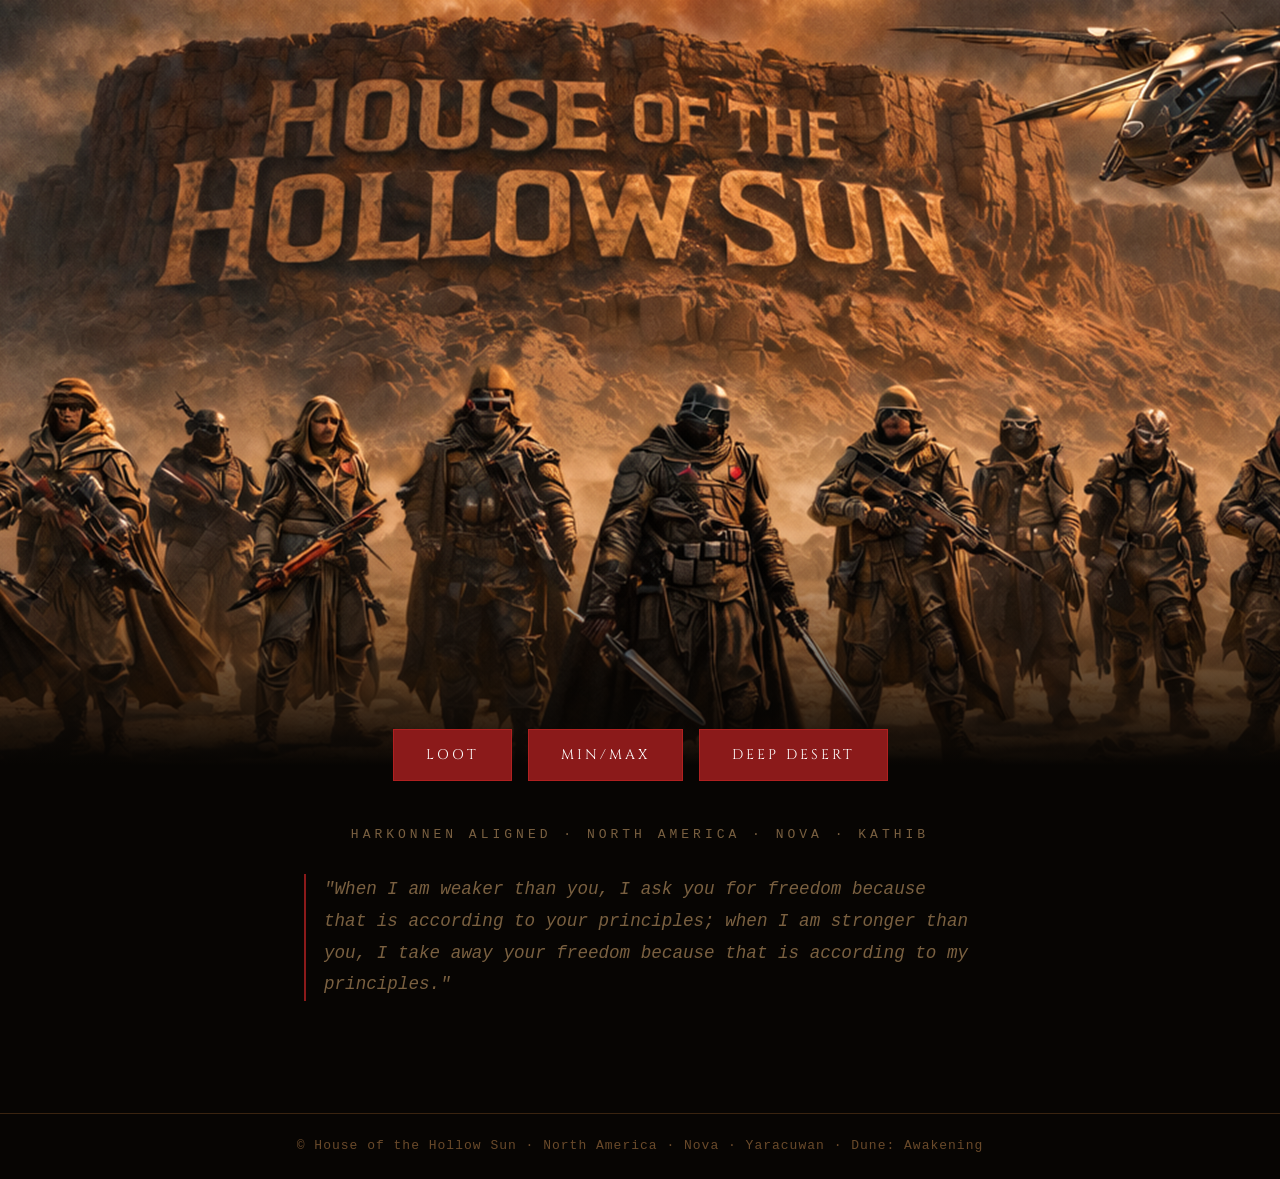
==== commit 95a4fcd5: "Add files via upload" ====
--- a/index.html
+++ b/index.html
@@ -11,10 +11,12 @@
     <link rel="stylesheet" href="style.css">
 
     <meta property="og:title" content="House of the Hollow Sun">
-    <meta property="og:description" content="North America · Nova · Yaracuwan · Dune: Awakening">
     <meta property="og:image" content="https://houseofthehollowsun.github.io/banner.png">
+    <meta property="og:image:width" content="1280">
+    <meta property="og:image:height" content="800">
     <meta property="og:url" content="https://houseofthehollowsun.github.io/">
     <meta property="og:type" content="website">
+    <meta name="twitter:card" content="summary_large_image">
     <meta name="theme-color" content="#000000">
 </head>
 <body>
@@ -26,7 +28,7 @@
     <nav class="page-nav"><a href="loot.html" class="btn">Loot</a><a href="minmax.html" class="btn">Min/Max</a><a href="deep-desert.html" class="btn">Deep Desert</a></nav>
 
     <main class="content">
-        <p class="eyebrow">· Harkonnen Aligned · North America · Nova · </p>
+        <p class="eyebrow">Harkonnen Aligned · North America · Nova · Kathib</p>
 
         <blockquote class="quote">
             "When I am weaker than you, I ask you for freedom because that is according to your principles; when I am stronger than you, I take away your freedom because that is according to my principles."
@@ -34,7 +36,7 @@
     </main>
 
     <footer>
-        © House of the Hollow Sun · North America · Nova ·
+        © House of the Hollow Sun · North America · Nova · Yaracuwan · Dune: Awakening
     </footer>
 
 </body>
